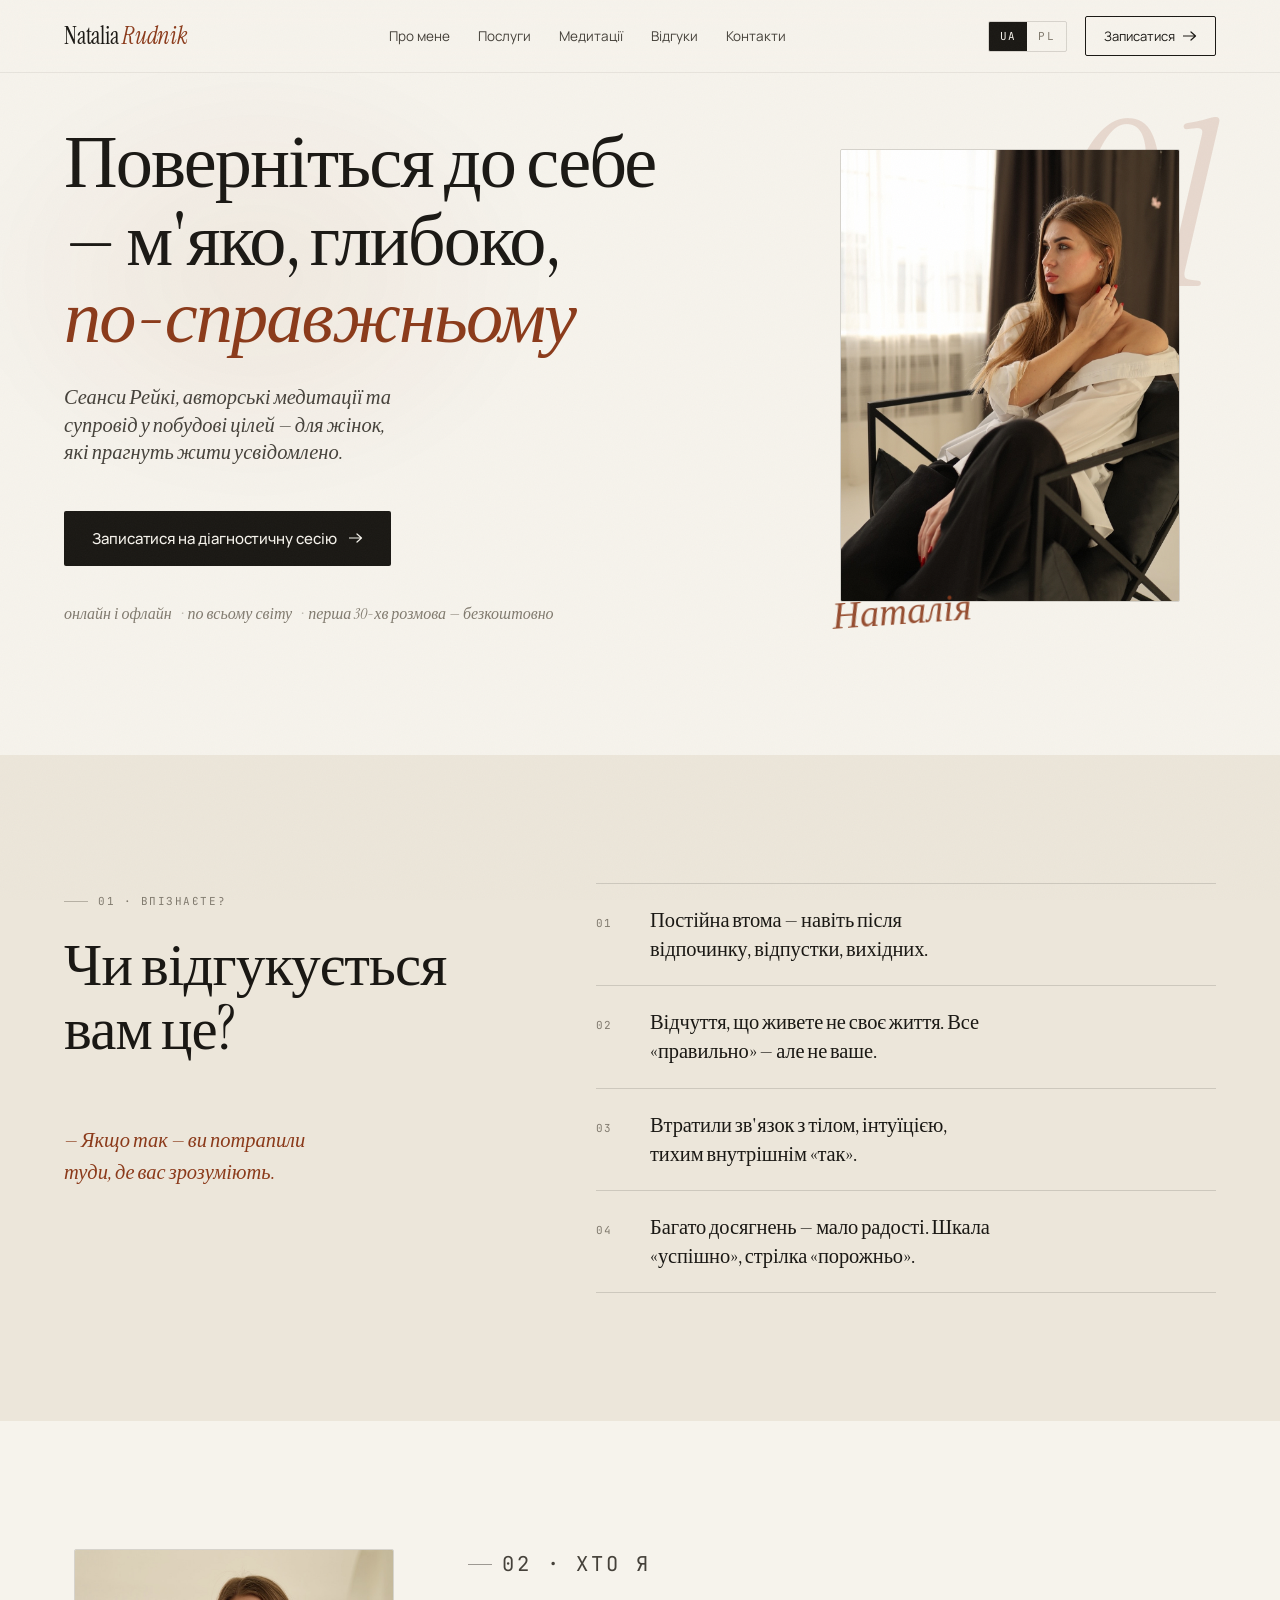
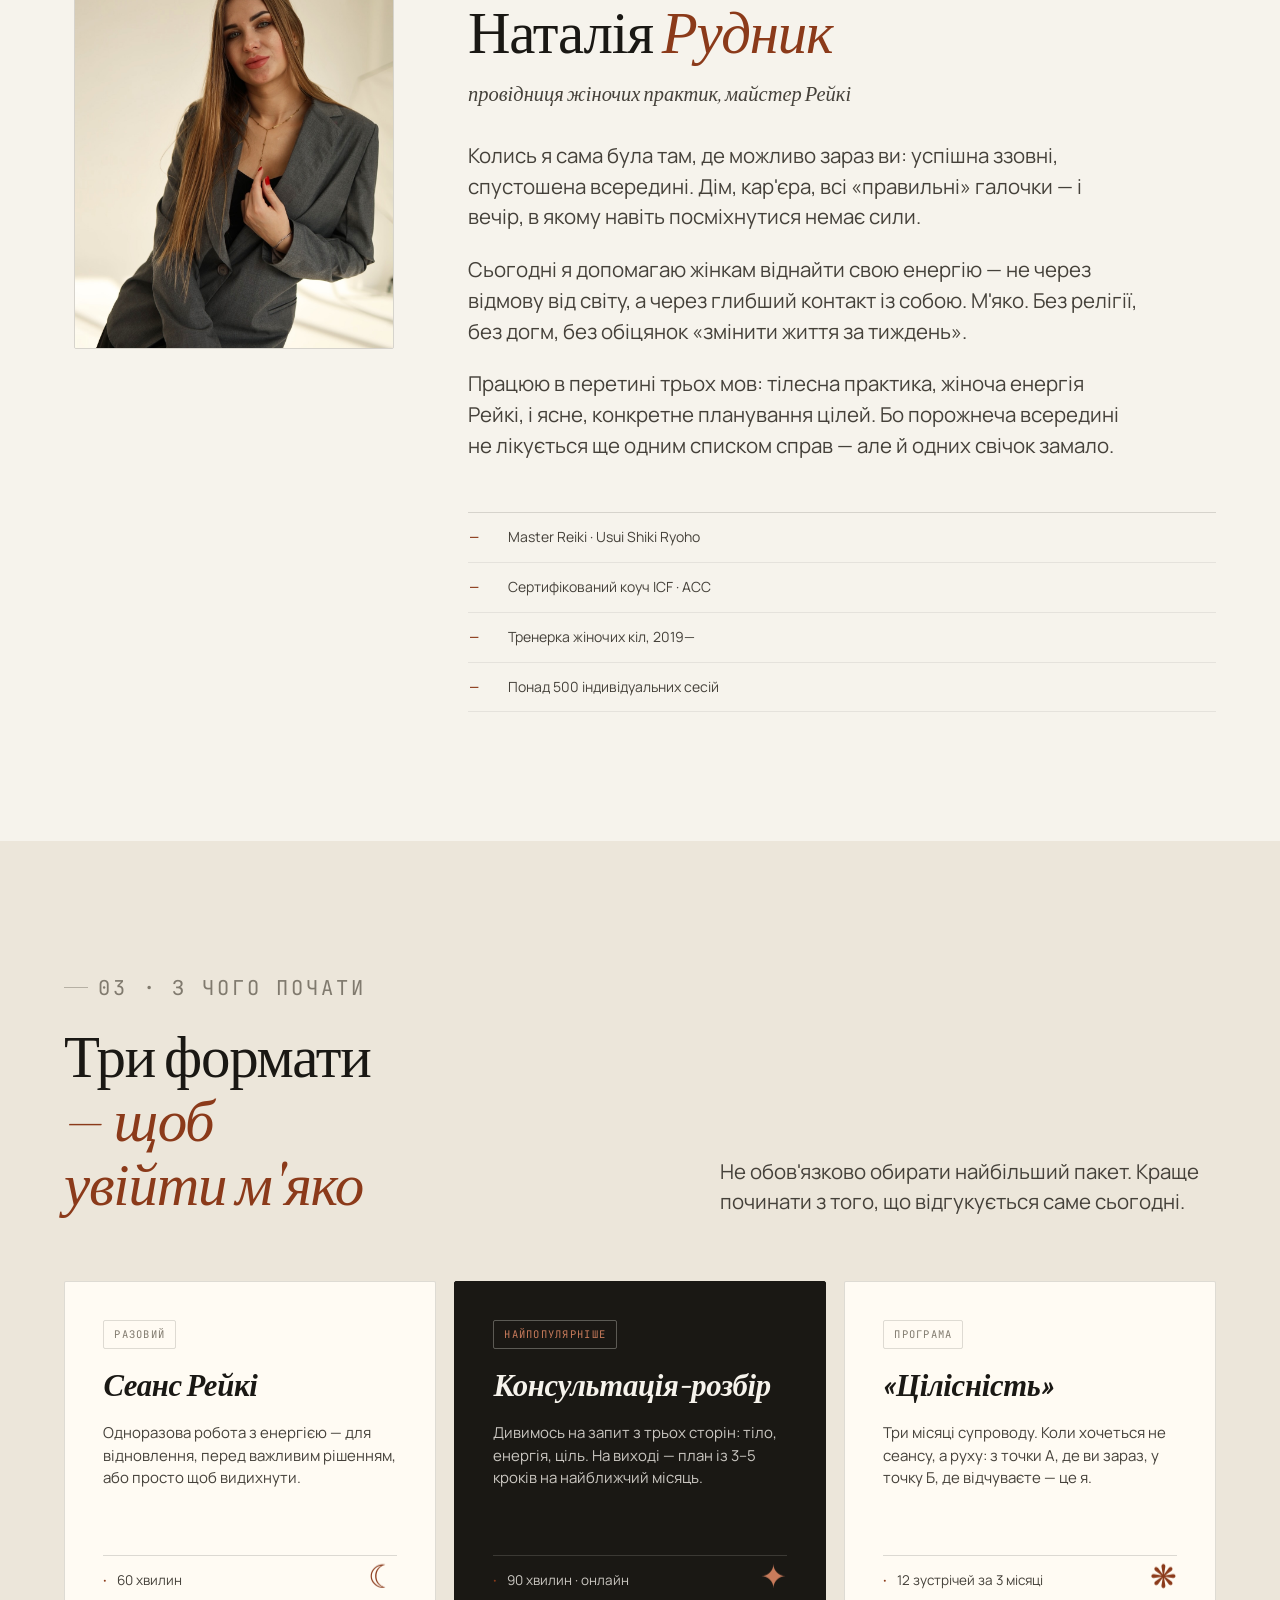
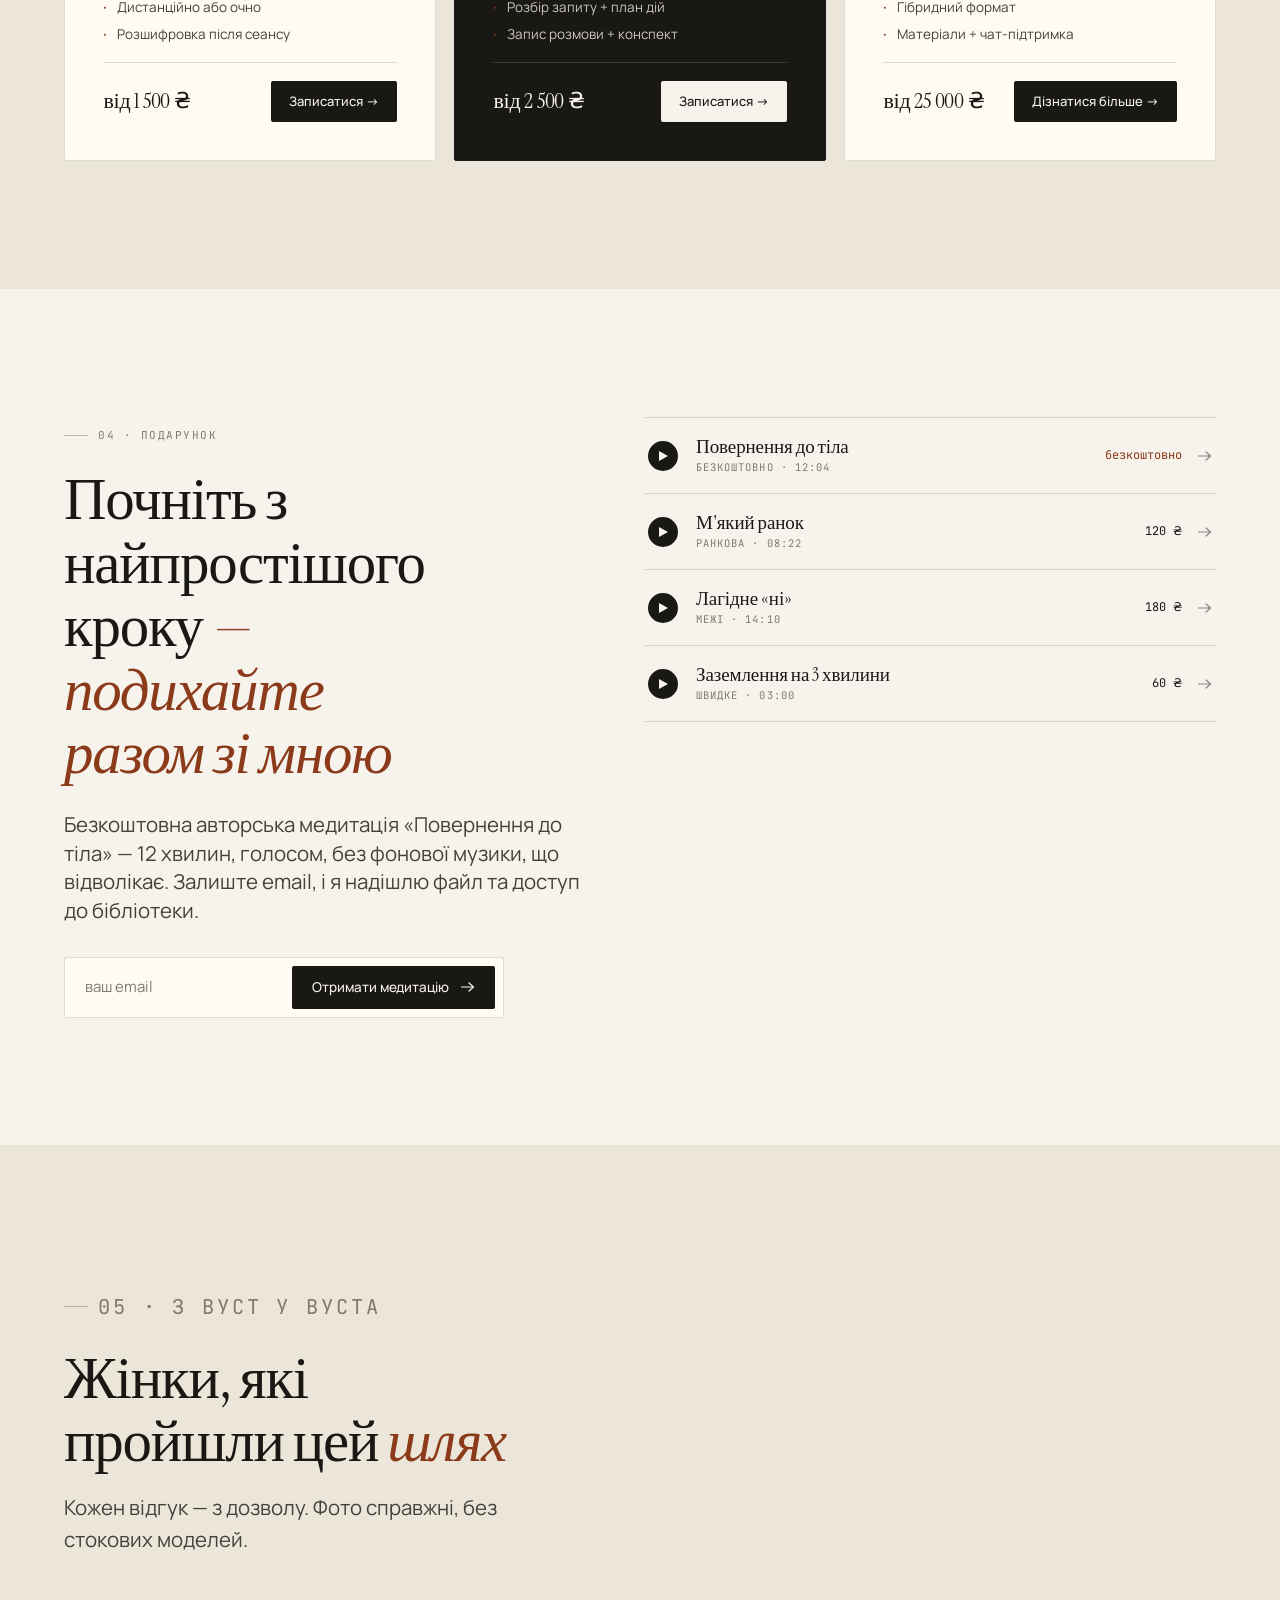
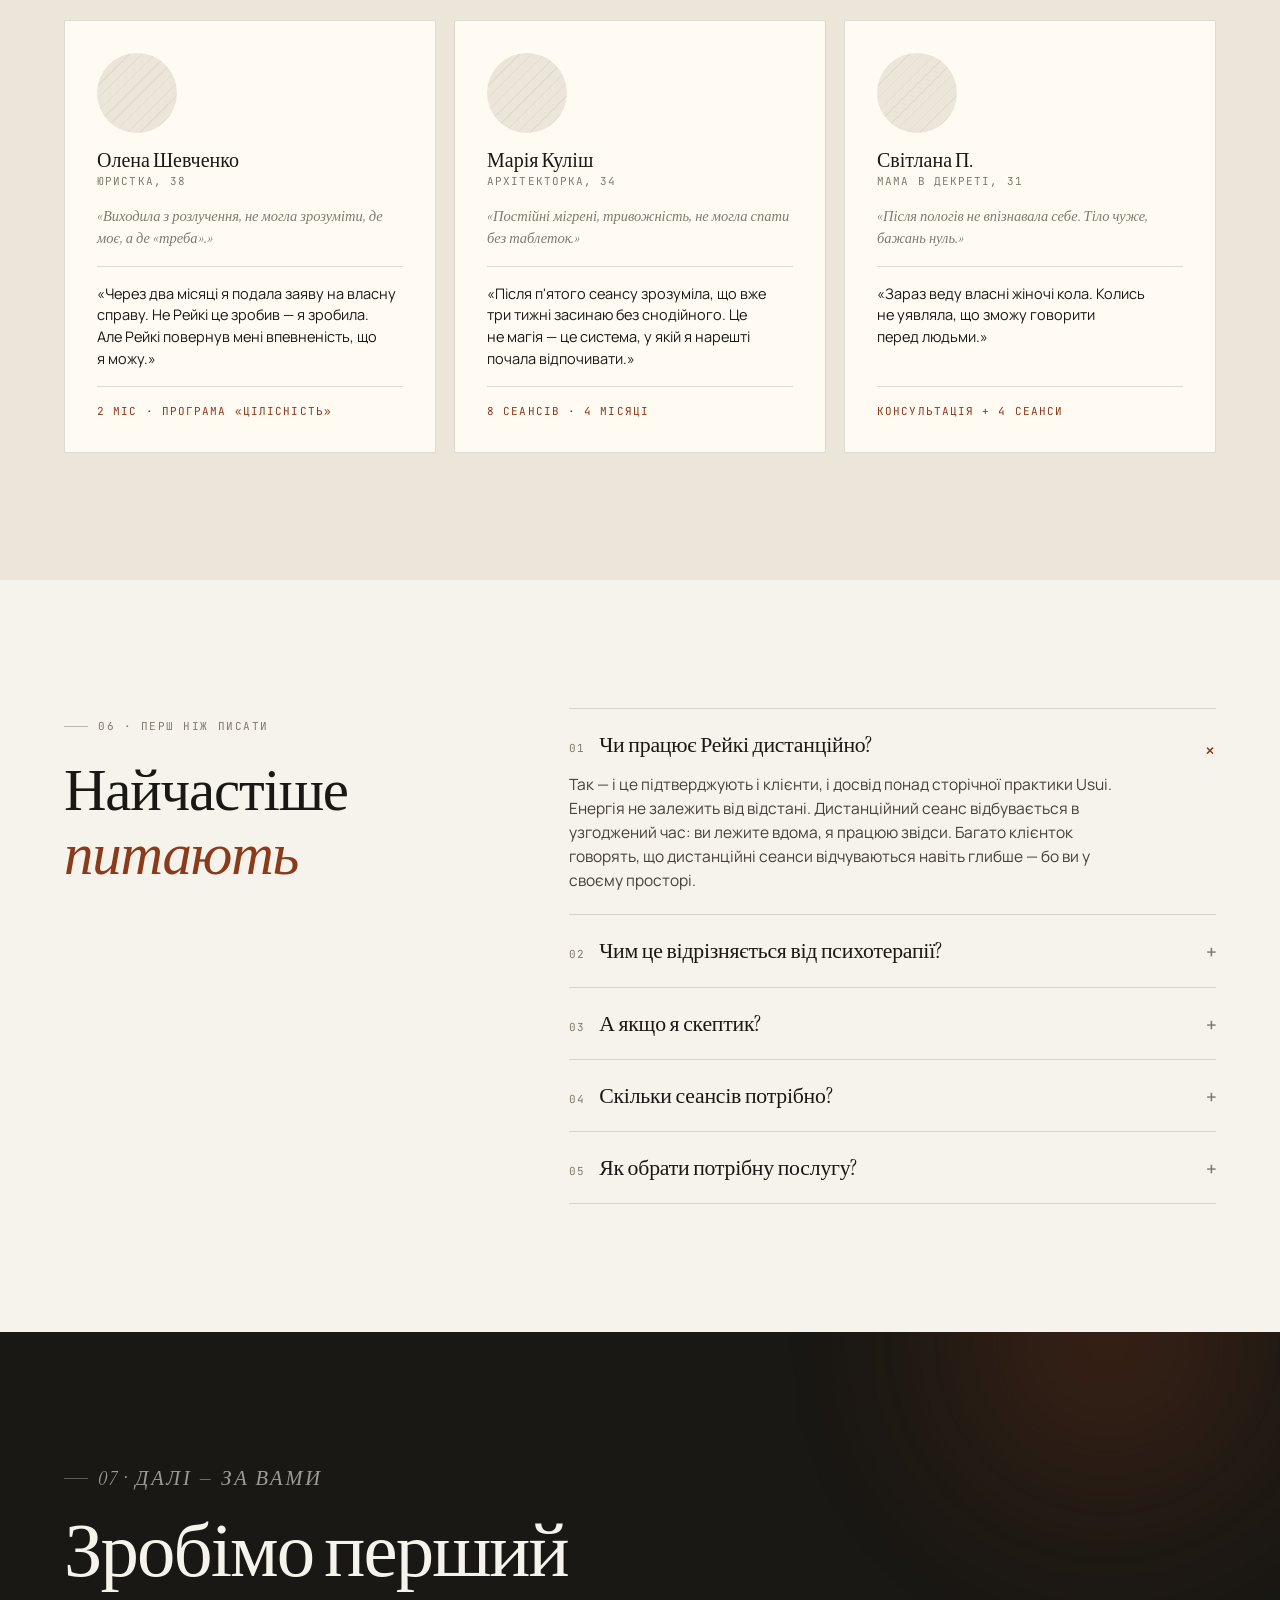
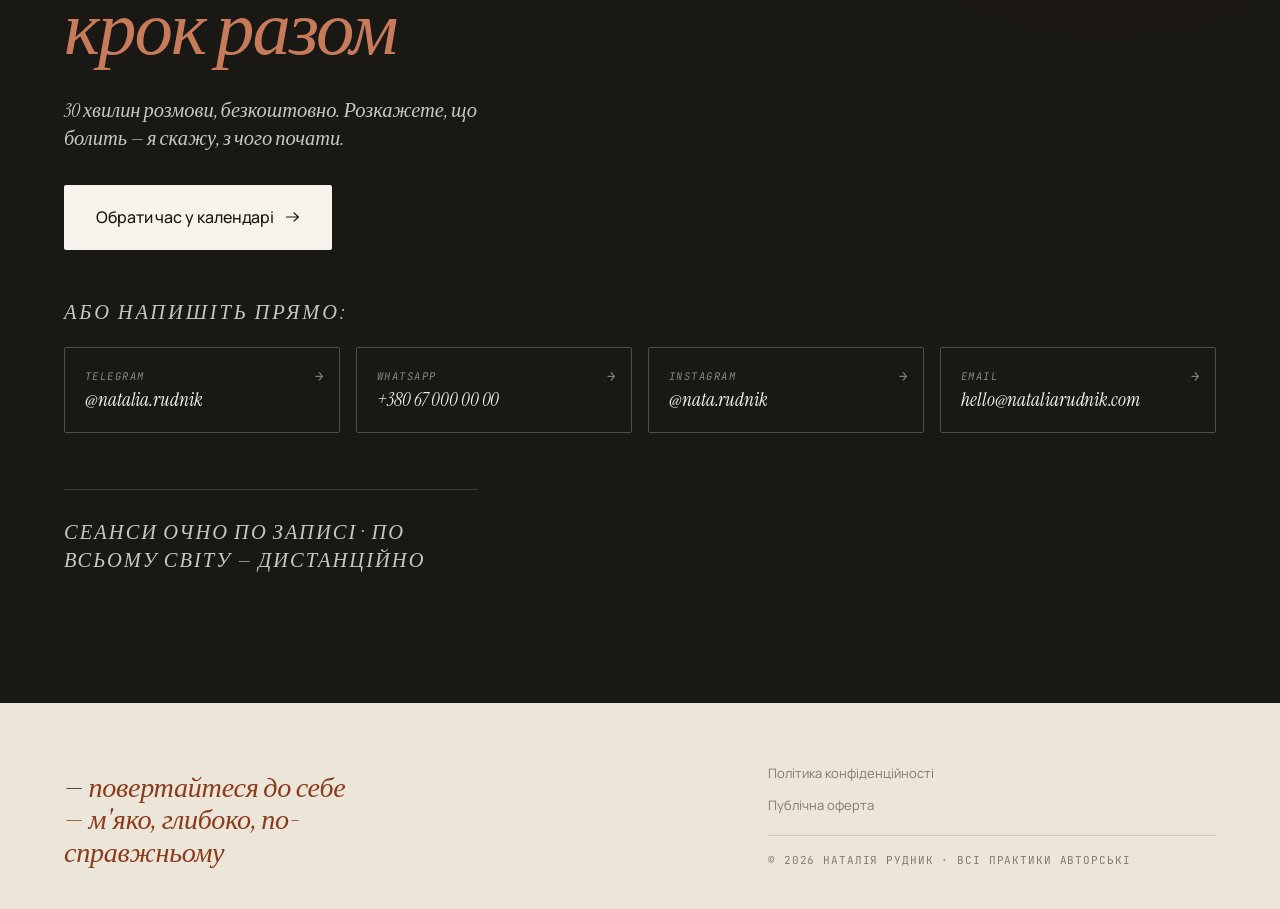
==== index.html @ 524deecb "Initial commit — Natalia Rudnik landing page Self-contained single-file site (HTML/CSS/JS + embedded" ====
<!doctype html>
<html lang="uk">
<head>
  <meta charset="utf-8" />
  <meta name="viewport" content="width=device-width, initial-scale=1, viewport-fit=cover" />

  <!-- ── SEO: primary meta ────────────────────────────────────────────── -->
  <title>Наталія Рудник — сеанси Рейкі та медитації для жінок</title>
  <meta name="description" content="Наталія Рудник — майстер Рейкі та провідниця жіночих практик. Сеанси Рейкі онлайн і офлайн (дистанційно по всьому світу), авторські медитації для жінок та коучинг цілей. Перша 30-хвилинна розмова — безкоштовно." />
  <meta name="keywords" content="Рейкі, сеанси Рейкі, Рейкі дистанційно, майстер Рейкі, медитації для жінок, жіночі практики, енергопрактик, відновлення енергії, коучинг цілей, медитація українською" />
  <meta name="author" content="Наталія Рудник" />
  <meta name="robots" content="index, follow, max-image-preview:large, max-snippet:-1" />
  <meta name="theme-color" content="#f6f3ec" />
  <link rel="canonical" href="https://nataliarudnik.com/" />

  <!-- Language alternates (?lang=pl is a real, shareable state) -->
  <link rel="alternate" hreflang="uk" href="https://nataliarudnik.com/" />
  <link rel="alternate" hreflang="pl" href="https://nataliarudnik.com/?lang=pl" />
  <link rel="alternate" hreflang="x-default" href="https://nataliarudnik.com/" />

  <!-- ── SEO: Open Graph / Twitter ────────────────────────────────────── -->
  <meta property="og:type" content="website" />
  <meta property="og:site_name" content="Наталія Рудник" />
  <meta property="og:title" content="Наталія Рудник — сеанси Рейкі та медитації для жінок" />
  <meta property="og:description" content="Сеанси Рейкі онлайн і офлайн, авторські медитації для жінок та коучинг цілей. Перша 30-хвилинна розмова — безкоштовно." />
  <meta property="og:url" content="https://nataliarudnik.com/" />
  <meta property="og:locale" content="uk_UA" />
  <meta property="og:locale:alternate" content="pl_PL" />
  <meta property="og:image" content="https://nataliarudnik.com/assets/hero-portrait.jpg" />
  <meta property="og:image:width" content="1080" />
  <meta property="og:image:height" content="1440" />
  <meta property="og:image:alt" content="Наталія Рудник — провідниця жіночих практик, майстер Рейкі" />
  <meta name="twitter:card" content="summary_large_image" />
  <meta name="twitter:title" content="Наталія Рудник — сеанси Рейкі та медитації для жінок" />
  <meta name="twitter:description" content="Сеанси Рейкі онлайн і офлайн, авторські медитації для жінок та коучинг цілей." />
  <meta name="twitter:image" content="https://nataliarudnik.com/assets/hero-portrait.jpg" />

  <!-- ── Fonts ────────────────────────────────────────────────────────── -->
  <link rel="preconnect" href="https://fonts.googleapis.com" />
  <link rel="preconnect" href="https://fonts.gstatic.com" crossorigin />
  <link href="https://fonts.googleapis.com/css2?family=Instrument+Serif:ital@0;1&family=Manrope:wght@400;500;600;700&family=JetBrains+Mono:wght@400;500&display=swap" rel="stylesheet" />

  <style>
/* styles.css — Natalia Rudnik landing
   -------------------------------------------------------------------------
   Editorial aesthetic, "bone" palette, Instrument Serif + Manrope.
   Fixed single design (the prototype's Tweaks panel is gone) — all theming
   lives in the :root-level custom properties below.
   ------------------------------------------------------------------------- */

* { box-sizing: border-box; margin: 0; padding: 0; }
html, body { width: 100%; }
html { -webkit-text-size-adjust: 100%; scroll-behavior: smooth; }

body {
  /* ── Palette: bone ───────────────────────────────────────────────────── */
  --bg: #f6f3ec;
  --bg-card: #fffbf3;
  --bg-deep: #ece6da;
  --ink: #1a1814;
  --ink-soft: #45413a;
  --ink-mute: #807a6e;
  --line: rgba(26, 24, 20, .14);
  --line-soft: rgba(26, 24, 20, .07);
  --accent: #8b3a1a;
  --accent-soft: #c87b5b;

  --font-serif: "Instrument Serif", "Cormorant Garamond", Georgia, serif;
  --font-body:  "Manrope", "DM Sans", system-ui, sans-serif;
  --font-mono:  "JetBrains Mono", "IBM Plex Mono", ui-monospace, monospace;

  /* Rhythm */
  --gap-section: clamp(72px, 10vw, 144px);
  --gap-block: clamp(28px, 4vw, 56px);
  --pad-x: clamp(20px, 5vw, 88px);
  --max-w: 1340px;
  --col-text: 62ch;

  /* Type scale */
  --fs-eyebrow: 11px;
  --fs-body: 17px;
  --fs-lead: clamp(20px, 1.6vw, 24px);
  --fs-h2: clamp(34px, 4.6vw, 64px);
  --fs-h1: clamp(48px, 7.2vw, 108px);
  --lh-display: 1.02;
  --lh-heading: 1.08;

  --radius: 2px;          /* editorial — sharp corners */
  --aesthetic-decor: 1;
  --nav-h: 64px;

  font-family: var(--font-body);
  font-size: var(--fs-body);
  line-height: 1.55;
  color: var(--ink);
  background: var(--bg);
  font-feature-settings: "ss01", "kern", "liga";
  font-optical-sizing: auto;
  text-rendering: optimizeLegibility;
  -webkit-font-smoothing: antialiased;
  /* clip (not hidden) — hidden would turn <body> into a scroll container
     and break position:sticky on the pinned columns. */
  overflow-x: clip;
}

/* ── LAYOUT PRIMITIVES ────────────────────────────────────────────────── */
.wrap { max-width: var(--max-w); margin: 0 auto; padding-inline: var(--pad-x); }
section { padding-block: var(--gap-section); position: relative; }
/* Anchor jumps land below the sticky nav, not under it. */
section[id] { scroll-margin-top: calc(var(--nav-h) + 16px); }

.kicker {
  font-family: var(--font-mono);
  font-size: var(--fs-eyebrow);
  letter-spacing: .14em;
  text-transform: uppercase;
  color: var(--ink-mute);
  display: inline-flex;
  align-items: center;
  gap: 10px;
}
.kicker::before {
  content: "";
  width: 24px;
  height: 1px;
  background: currentColor;
  opacity: .5;
}

h1, h2, h3 {
  font-family: var(--font-serif);
  font-weight: 400;
  letter-spacing: -0.02em;
  text-wrap: balance;
  overflow-wrap: break-word;
}
h1 { hyphens: auto; font-size: var(--fs-h1); line-height: var(--lh-display); }
h2 { font-size: var(--fs-h2); line-height: var(--lh-heading); letter-spacing: -0.015em; }
h3 { font-size: 1.25rem; line-height: 1.25; font-family: var(--font-body); font-weight: 600; letter-spacing: -0.005em; }

p { color: var(--ink-soft); text-wrap: pretty; max-width: var(--col-text); }
.lead { font-size: var(--fs-lead); line-height: 1.4; color: var(--ink-soft); }

a { color: inherit; text-decoration: none; }
.it { font-family: var(--font-serif); font-style: italic; }
.mono { font-family: var(--font-mono); }

/* ── CRAFT DETAILS ────────────────────────────────────────────────────── */
::selection { background: var(--accent); color: #fff; }
:focus-visible { outline: 2px solid var(--accent); outline-offset: 3px; }

/* Fine film grain over the whole page — analogue warmth instead of a flat
   digital surface. Fixed, non-interactive, a whisper of opacity. */
body::after {
  content: "";
  position: fixed;
  inset: 0;
  z-index: 100;
  pointer-events: none;
  opacity: .03;
  background-image: url("data:image/svg+xml,%3Csvg xmlns='http://www.w3.org/2000/svg' width='140' height='140'%3E%3Cfilter id='n'%3E%3CfeTurbulence type='fractalNoise' baseFrequency='0.82' numOctaves='3' stitchTiles='stitch'/%3E%3C/filter%3E%3Crect width='100%25' height='100%25' filter='url(%23n)'/%3E%3C/svg%3E");
}

/* ── SKIP LINK (a11y) ─────────────────────────────────────────────────── */
.skip-link {
  position: fixed;
  top: 8px; left: 8px;
  z-index: 70;
  padding: 10px 16px;
  background: var(--ink);
  color: var(--bg);
  font-family: var(--font-mono);
  font-size: 12px;
  border-radius: 2px;
  transform: translateY(-150%);
  transition: transform .2s ease;
}
.skip-link:focus { transform: translateY(0); }

/* ── SCROLL PROGRESS BAR ──────────────────────────────────────────────── */
.scroll-progress {
  position: fixed;
  top: 0; left: 0;
  height: 2px;
  width: 100%;
  transform: scaleX(0);
  transform-origin: left center;
  background: linear-gradient(90deg, var(--accent), var(--accent-soft));
  z-index: 60;
  pointer-events: none;
}

/* ── NAV ──────────────────────────────────────────────────────────────── */
.nav {
  position: sticky; top: 0; z-index: 50;
  padding-block: 16px;                       /* full-width bar … */
  background: color-mix(in oklab, var(--bg) 88%, transparent);
  backdrop-filter: blur(14px) saturate(140%);
  -webkit-backdrop-filter: blur(14px) saturate(140%);
  border-bottom: .5px solid var(--line-soft);
  font-size: 14px;
  animation: nataFadeUp .7s cubic-bezier(.2,.7,.2,1) both;
}
.nav-inner {                                  /* … content aligned to the page grid */
  display: flex;
  align-items: center;
  justify-content: space-between;
}
.nav-mark {
  font-family: var(--font-serif);
  font-size: 24px;
  letter-spacing: -0.01em;
  display: flex; align-items: baseline; gap: 8px;
}
.nav-mark i { font-style: italic; color: var(--accent); }
.nav-mark sup {
  font-family: var(--font-mono);
  font-size: 9px;
  letter-spacing: .12em;
  color: var(--ink-mute);
  text-transform: uppercase;
  font-weight: 400;
  align-self: center;
  margin-left: 4px;
}
.nav-links { display: flex; gap: 28px; }
.nav-links a {
  color: var(--ink-soft);
  font-size: 13.5px;
  position: relative;
  padding: 4px 0;
  transition: color .25s ease;
}
.nav-links a::after {
  content: "";
  position: absolute;
  left: 0; bottom: 0;
  width: 100%; height: 1px;
  background: var(--accent);
  transform: scaleX(0);
  transform-origin: left center;
  transition: transform .3s cubic-bezier(.2,.7,.2,1);
}
.nav-links a:hover { color: var(--ink); }
.nav-links a:hover::after,
.nav-links a[data-active="1"]::after { transform: scaleX(1); }
.nav-links a[data-active="1"] { color: var(--ink); }

.nav-right { display: flex; align-items: center; gap: 18px; }
.lang-toggle {
  display: inline-flex;
  font-family: var(--font-mono);
  font-size: 11px;
  letter-spacing: .12em;
  text-transform: uppercase;
  border: .5px solid var(--line);
  border-radius: 2px;
  overflow: hidden;
}
.lang-toggle button {
  appearance: none;
  background: transparent;
  border: 0;
  color: var(--ink-mute);
  padding: 6px 11px;
  cursor: pointer;
  font: inherit;
  letter-spacing: inherit;
  text-transform: inherit;
  transition: background-color .2s, color .2s;
}
.lang-toggle button[data-on="1"] { background: var(--ink); color: var(--bg); }
.nav-cta {
  display: inline-flex; align-items: center; gap: 8px;
  padding: 9px 18px;
  border: .5px solid var(--ink);
  border-radius: 2px;
  font-size: 13px;
  color: var(--ink);
  transition: background-color .2s, color .2s;
}
.nav-cta:hover { background: var(--ink); color: var(--bg); }
.nav-cta .arrow { transition: transform .25s; }
.nav-cta:hover .arrow { transform: translateX(3px); }

/* ── MOBILE NAV: burger + full-screen menu ────────────────────────────── */
.nav-burger {
  display: none;
  flex-direction: column;
  align-items: center;
  justify-content: center;
  gap: 5px;
  width: 42px; height: 42px;
  padding: 0;
  background: transparent;
  border: 0;
  cursor: pointer;
}
.nav-burger span {
  display: block;
  width: 22px; height: 1.5px;
  background: var(--ink);
  transition: transform .3s cubic-bezier(.2,.7,.2,1), opacity .2s ease;
}
.nav-burger[aria-expanded="true"] span:nth-child(1) { transform: translateY(6.5px) rotate(45deg); }
.nav-burger[aria-expanded="true"] span:nth-child(2) { opacity: 0; }
.nav-burger[aria-expanded="true"] span:nth-child(3) { transform: translateY(-6.5px) rotate(-45deg); }

.mobile-menu {
  position: fixed;
  inset: 0;
  z-index: 45;
  background: var(--bg);
  padding: calc(var(--nav-h) + 44px) var(--pad-x) 40px;
  display: flex;
  flex-direction: column;
  overflow-y: auto;
  opacity: 0;
  visibility: hidden;
  transform: translateY(-12px);
  transition: opacity .3s ease, transform .35s cubic-bezier(.2,.7,.2,1), visibility .3s;
}
.mobile-menu[data-open="1"] { opacity: 1; visibility: visible; transform: none; }
.mobile-menu-links { display: flex; flex-direction: column; }
.mobile-menu-links a {
  font-family: var(--font-serif);
  font-size: clamp(30px, 8.5vw, 44px);
  line-height: 1.1;
  letter-spacing: -0.02em;
  color: var(--ink);
  padding: 18px 0;
  border-bottom: .5px solid var(--line);
  display: flex;
  align-items: baseline;
  gap: 16px;
  opacity: 0;
  transform: translateY(10px);
  transition: opacity .4s ease, transform .4s cubic-bezier(.2,.7,.2,1), color .2s;
}
.mobile-menu-links a .idx {
  font-family: var(--font-mono);
  font-size: 12px;
  letter-spacing: .1em;
  color: var(--ink-mute);
}
.mobile-menu-links a:active { color: var(--accent); }
.mobile-menu[data-open="1"] .mobile-menu-links a { opacity: 1; transform: none; }
.mobile-menu[data-open="1"] .mobile-menu-links a:nth-child(1) { transition-delay: .08s; }
.mobile-menu[data-open="1"] .mobile-menu-links a:nth-child(2) { transition-delay: .13s; }
.mobile-menu[data-open="1"] .mobile-menu-links a:nth-child(3) { transition-delay: .18s; }
.mobile-menu[data-open="1"] .mobile-menu-links a:nth-child(4) { transition-delay: .23s; }
.mobile-menu[data-open="1"] .mobile-menu-links a:nth-child(5) { transition-delay: .28s; }
.mobile-menu-cta {
  margin-top: 36px;
  align-self: flex-start;
  opacity: 0;
  transform: translateY(10px);
  transition: opacity .4s ease .34s, transform .4s cubic-bezier(.2,.7,.2,1) .34s;
}
.mobile-menu[data-open="1"] .mobile-menu-cta { opacity: 1; transform: none; }
body.menu-open { overflow: hidden; }

@media (min-width: 761px) { .mobile-menu { display: none; } }
@media (max-width: 760px) {
  .nav-links { display: none; }
  .nav-cta { display: none; }
  .nav-burger { display: flex; }
}

/* ── BUTTONS ──────────────────────────────────────────────────────────── */
.btn {
  display: inline-flex; align-items: center; gap: 12px;
  padding: 16px 28px;
  background: var(--ink);
  color: var(--bg);
  border: 0;
  border-radius: 2px;
  font: inherit;
  font-size: 15px;
  font-weight: 500;
  cursor: pointer;
  transition: transform .25s cubic-bezier(.2,.7,.3,1), background-color .25s;
  letter-spacing: -0.005em;
}
.btn:hover { transform: translateY(-1px); background: var(--accent); }
.btn .arrow { transition: transform .25s; }
.btn:hover .arrow { transform: translateX(4px); }
.btn-ghost {
  background: transparent;
  color: var(--ink);
  border: .5px solid var(--ink);
}
.btn-ghost:hover { background: var(--ink); color: var(--bg); }

/* ── IMAGE SLOTS ──────────────────────────────────────────────────────────
   Intentional design-system placeholders: a fine diagonal hatch, an inset
   hairline frame and a framed mono caption. Reads as a considered "drop a
   photo here" slot, not a generated gradient. Swap each for a real <img>. */
.ph {
  position: relative;
  background: var(--bg-deep);
  overflow: hidden;
  border-radius: var(--radius);
  display: flex; align-items: center; justify-content: center;
  color: var(--ink-soft);
  font-family: var(--font-mono);
  font-size: 10px;
  letter-spacing: .16em;
  text-transform: uppercase;
}
.ph::before {
  content: "";
  position: absolute; inset: 0;
  background: repeating-linear-gradient(
    -45deg,
    transparent 0 8px,
    color-mix(in oklab, var(--ink) 5%, transparent) 8px 9px
  );
  pointer-events: none;
}
.ph::after {
  content: "";
  position: absolute; inset: 12px;
  border: .5px solid color-mix(in oklab, var(--ink) 18%, transparent);
  border-radius: inherit;
  pointer-events: none;
}
.ph-label {
  position: relative; z-index: 1;
  padding: 8px 13px;
  background: var(--bg-card);
  border: .5px solid var(--line);
  color: var(--ink-soft);
}

/* Avatar slots stay plain — just a hatched disc next to the name. */
.review-photo::after { display: none; }
.review-photo .ph-label { display: none; }

/* ── HERO ─────────────────────────────────────────────────────────────── */
.hero {
  padding-top: clamp(28px, 4vw, 64px);
  padding-bottom: var(--gap-section);
  position: relative;
  overflow: hidden;
}
.hero > * { position: relative; z-index: 1; }
.hero::before {
  content: "";
  position: absolute;
  top: -10%; left: -10%; width: 60%; height: 80%;
  background: radial-gradient(closest-side, color-mix(in oklab, var(--accent) 8%, transparent), transparent 75%);
  filter: blur(60px);
  z-index: 0;
  pointer-events: none;
  opacity: .8;
  transform: translate3d(calc(var(--py, 0px) * .04), 0, 0);
  transition: transform .25s linear;
}

.hero-grid {
  display: grid;
  grid-template-columns: 1fr;
  gap: clamp(36px, 5vw, 72px);
  align-items: center;
}
@media (min-width: 860px) {
  .hero-grid {
    grid-template-columns: minmax(0, 1.4fr) minmax(240px, .85fr);
    gap: clamp(40px, 5vw, 80px);
  }
}
.hero h1 {
  font-size: clamp(40px, 5.8vw, 92px);
  line-height: 1.04;
  letter-spacing: -0.025em;
  font-style: normal;
  margin-bottom: 28px;
}
.hero h1 .it { color: var(--accent); }
.hero-sub {
  font-family: var(--font-serif);
  font-style: italic;
  font-size: var(--fs-lead);
  line-height: 1.35;
  color: var(--ink-soft);
  max-width: 38ch;
  margin-bottom: clamp(28px, 3.5vw, 44px);
}
.hero-actions { display: flex; flex-wrap: wrap; gap: 14px; align-items: center; margin-bottom: 36px; }
/* Quiet serif-italic detail line — not a tracked mono-caps label. */
.hero-meta {
  display: flex; flex-wrap: wrap; gap: 6px 18px;
  font-family: var(--font-serif);
  font-style: italic;
  font-size: 16px;
  color: var(--ink-mute);
}
.hero-meta li { display: inline-flex; align-items: center; gap: 8px; list-style: none; }
.hero-meta li + li::before { content: "·"; opacity: .5; margin: 0 -4px 0 -8px; }

.hero-portrait-wrap {
  position: relative;
  width: 100%;
  max-width: 340px;
  justify-self: center;
}
.hero-portrait {
  display: block;
  position: relative;
  aspect-ratio: 3 / 4;
  width: 100%;
  height: auto;            /* overrides the height="" attribute hint */
  object-fit: cover;
  border-radius: var(--radius);
  border: .5px solid var(--line);
}
.hero-portrait-wrap img { animation: nataFadeIn 1.3s cubic-bezier(.2,.7,.2,1) both; animation-delay: .3s; }
.signature {
  position: absolute;
  left: -8px; bottom: -28px;
  font-family: var(--font-serif);
  font-style: italic;
  font-size: clamp(28px, 3vw, 44px);
  color: var(--accent);
  line-height: 1;
  z-index: 2;
  transform: rotate(-4deg);
  animation: nataSig 1.1s cubic-bezier(.2,.7,.2,1) both;
  animation-delay: 1.1s;
}

.hero-mark {
  position: absolute;
  right: var(--pad-x);
  top: -20px;
  font-family: var(--font-serif);
  font-style: italic;
  font-size: clamp(120px, 18vw, 260px);
  color: color-mix(in oklab, var(--accent) 14%, transparent);
  line-height: 1;
  z-index: 0;
  pointer-events: none;
  animation: nataFadeIn 2s ease-out both;
}
@media (max-width: 860px) { .hero-mark { display: none; } }

/* Hero intro cascade */
.hero h1            { animation: nataFadeUp 1.0s cubic-bezier(.2,.7,.2,1) both; animation-delay: .1s; }
.hero-sub           { animation: nataFadeUp .9s cubic-bezier(.2,.7,.2,1) both; animation-delay: .35s; }
.hero-actions       { animation: nataFadeUp .9s cubic-bezier(.2,.7,.2,1) both; animation-delay: .48s; }
.hero-meta          { animation: nataFadeUp .9s cubic-bezier(.2,.7,.2,1) both; animation-delay: .60s; }

/* ── STICKY / PINNED COLUMNS ──────────────────────────────────────────── */
/* The text column "sticks" while the list / cards beside it scroll past.   */
.pin { position: sticky; top: calc(var(--nav-h) + 28px); align-self: start; }
@media (max-width: 880px) { .pin { position: static; } }

/* ── PAIN ─────────────────────────────────────────────────────────────── */
.pain { background: var(--bg-deep); }
.pain-grid {
  display: grid;
  gap: clamp(32px, 4vw, 60px);
  grid-template-columns: 1fr;
}
@media (min-width: 880px) {
  .pain-grid { grid-template-columns: minmax(0, .9fr) minmax(0, 1.3fr); gap: clamp(60px, 8vw, 140px); }
}
.pain h2 { max-width: 16ch; }
@media (max-width: 880px) { .pain h2 { max-width: none; } }
.pain ol { list-style: none; display: flex; flex-direction: column; }
.pain ol li {
  display: grid;
  grid-template-columns: 38px 1fr;
  gap: 16px;
  padding: 22px 0;
  border-top: .5px solid var(--line);
  align-items: baseline;
}
.pain ol li:last-child { border-bottom: .5px solid var(--line); }
.pain ol li .num {
  font-family: var(--font-mono);
  font-size: 11px;
  letter-spacing: .1em;
  color: var(--ink-mute);
  padding-top: 5px;
}
.pain ol li p {
  font-size: var(--fs-lead);
  line-height: 1.4;
  color: var(--ink);
  font-family: var(--font-serif);
  letter-spacing: -0.005em;
  max-width: 38ch;
}
.pain-bridge {
  font-family: var(--font-serif);
  font-style: italic;
  font-size: var(--fs-lead);
  color: var(--accent);
  margin-top: clamp(40px, 5vw, 80px);
  max-width: 32ch;
}

/* ── ABOUT ────────────────────────────────────────────────────────────── */
.about-grid { display: grid; gap: clamp(40px, 5vw, 80px); grid-template-columns: 1fr; }
@media (min-width: 900px) {
  .about-grid { grid-template-columns: minmax(0, 340px) minmax(0, 1fr); align-items: start; }
}
/* The portrait pins (sticky) while the bio text scrolls past it. Its own
   reveal transform is fine — only an *ancestor* transform would break sticky,
   so the portrait carries data-reveal directly, with no transformed wrapper. */
.about-portrait {
  position: sticky;
  top: calc(var(--nav-h) + 28px);
  align-self: start;
  justify-self: center;
  width: 100%;
  max-width: 320px;
}
.about-portrait img {
  display: block;
  width: 100%;
  height: auto;            /* overrides the height="" attribute hint */
  aspect-ratio: 4 / 5;
  object-fit: cover;
  border-radius: var(--radius);
  border: .5px solid var(--line);
}
@media (max-width: 900px) { .about-portrait { position: static; } }
.about-body { display: flex; flex-direction: column; gap: 22px; }
.about-body h2 { font-size: var(--fs-h2); margin-bottom: -8px; letter-spacing: -0.02em; }
.about-body h2 .it { color: var(--accent); }
/* Role reads as a serif byline under the name — not a tracked mono label. */
.about-role {
  font-family: var(--font-serif);
  font-style: italic;
  font-size: clamp(17px, 1.6vw, 22px);
  line-height: 1.3;
  color: var(--ink-mute);
  margin-bottom: 8px;
}
.about-body p { font-size: var(--fs-lead); line-height: 1.5; color: var(--ink-soft); max-width: 56ch; }
.about-body p:first-of-type::first-letter {
  font-family: var(--font-serif);
  font-style: italic;
  font-size: 4em;
  float: left;
  line-height: .85;
  padding: 4px 10px 0 0;
  color: var(--accent);
}
/* Credentials read as a clean spec list with hairline rows. */
.creds {
  list-style: none;
  margin-top: 30px;
  border-top: .5px solid var(--line);
}
.creds li {
  font-size: 14px;
  color: var(--ink-soft);
  display: grid;
  grid-template-columns: 26px 1fr;
  gap: 12px;
  align-items: baseline;
  padding: 13px 2px;
  border-bottom: .5px solid var(--line-soft);
}
.creds li::before { content: "—"; color: var(--accent); font-family: var(--font-mono); }

/* ── SERVICES ─────────────────────────────────────────────────────────── */
.services { background: var(--bg-deep); }
.services-head { display: grid; gap: clamp(20px, 3vw, 40px); grid-template-columns: 1fr; margin-bottom: clamp(40px, 5vw, 70px); }
@media (min-width: 800px) { .services-head { grid-template-columns: 1.2fr 1fr; align-items: end; gap: 60px; } }
.services-head h2 { letter-spacing: -0.02em; max-width: 14ch; }
.services-head h2 .it { color: var(--accent); }
.services-head p { max-width: 42ch; font-size: var(--fs-lead); line-height: 1.45; }

.svc-grid { display: grid; gap: 18px; grid-template-columns: 1fr; }
@media (min-width: 880px) { .svc-grid { grid-template-columns: repeat(3, 1fr); } }

.svc-card {
  background: var(--bg-card);
  border: .5px solid var(--line);
  border-radius: var(--radius);
  padding: clamp(28px, 3vw, 40px);
  display: flex; flex-direction: column;
  gap: 18px;
  position: relative;
  min-height: 480px;
  transition: transform .35s cubic-bezier(.2,.7,.2,1), box-shadow .35s ease, border-color .35s ease;
}
.svc-card:hover {
  transform: translateY(-4px);
  box-shadow: 0 24px 60px -28px color-mix(in oklab, var(--ink) 30%, transparent);
  border-color: color-mix(in oklab, var(--accent) 40%, var(--line));
}
.svc-card[data-featured="1"] { background: var(--ink); color: var(--bg); border-color: var(--ink); }
.svc-card[data-featured="1"]:hover {
  box-shadow: 0 30px 70px -28px color-mix(in oklab, var(--accent) 60%, transparent);
}
.svc-card[data-featured="1"] .svc-desc,
.svc-card[data-featured="1"] .svc-bullets li { color: color-mix(in oklab, var(--bg) 80%, transparent); }
.svc-card[data-featured="1"] .svc-tag { color: var(--accent-soft); border-color: color-mix(in oklab, var(--bg) 30%, transparent); }
.svc-card[data-featured="1"] .svc-glyph { color: var(--accent-soft); }
.svc-card[data-featured="1"] .btn-card { background: var(--bg); color: var(--ink); }

.svc-top { display: flex; justify-content: space-between; align-items: flex-start; }
.svc-tag {
  font-family: var(--font-mono);
  font-size: 10.5px;
  letter-spacing: .12em;
  text-transform: uppercase;
  color: var(--ink-mute);
  padding: 5px 10px;
  border: .5px solid var(--line);
  border-radius: 2px;
}
.svc-glyph { font-family: var(--font-serif); font-size: 32px; line-height: 1; color: var(--accent); }
.svc-name {
  font-family: var(--font-serif);
  font-size: clamp(26px, 2.4vw, 34px);
  line-height: 1.1;
  letter-spacing: -0.01em;
  font-style: italic;
}
.svc-desc { font-size: 15px; line-height: 1.5; color: var(--ink-soft); }
.svc-bullets {
  list-style: none; display: flex; flex-direction: column; gap: 6px;
  padding-top: 14px;
  border-top: .5px solid color-mix(in oklab, currentColor 15%, transparent);
  margin-top: auto;
}
.svc-bullets li { font-size: 13.5px; color: var(--ink-soft); display: flex; gap: 10px; align-items: baseline; }
.svc-bullets li::before { content: "·"; color: var(--accent); font-weight: 700; }
.svc-foot {
  display: flex; align-items: center; justify-content: space-between;
  padding-top: 18px;
  border-top: .5px solid color-mix(in oklab, currentColor 15%, transparent);
  gap: 12px;
}
.svc-price { font-family: var(--font-serif); font-size: 22px; letter-spacing: -0.01em; white-space: nowrap; }
.btn-card {
  appearance: none;
  background: var(--ink); color: var(--bg);
  border: 0;
  padding: 10px 18px;
  border-radius: 2px;
  font: inherit; font-size: 13px; font-weight: 500;
  cursor: pointer;
  transition: opacity .2s;
}
.btn-card:hover { opacity: .85; }

/* ── LIBRARY ──────────────────────────────────────────────────────────── */
.library-grid { display: grid; gap: clamp(36px, 5vw, 60px); grid-template-columns: 1fr; }
@media (min-width: 940px) { .library-grid { grid-template-columns: 1fr 1.1fr; align-items: start; } }
.library h2 { font-size: var(--fs-h2); letter-spacing: -0.02em; max-width: 16ch; }
.library h2 .it { color: var(--accent); }
.library .lead { margin: 24px 0 32px; max-width: 44ch; }

.email-form {
  display: flex; gap: 8px; flex-wrap: wrap;
  background: var(--bg-card);
  padding: 8px 8px 8px 20px;
  border: .5px solid var(--line);
  border-radius: 2px;
  max-width: 440px;
  align-items: center;
}
.email-form input {
  flex: 1; min-width: 160px;
  border: 0; background: transparent;
  font: inherit; font-size: 15px;
  color: var(--ink);
  outline: none;
}
.email-form input::placeholder { color: var(--ink-mute); }
.email-form .btn { padding: 11px 20px; font-size: 13.5px; border-radius: 2px; }

.tracks { display: flex; flex-direction: column; border-top: .5px solid var(--line); }
.track {
  display: grid;
  grid-template-columns: 32px 1fr auto auto;
  gap: 16px;
  align-items: center;
  padding: 18px 4px;
  border-bottom: .5px solid var(--line);
  font-size: 14.5px;
  transition: background-color .2s;
  cursor: pointer;
}
.track:hover { background: color-mix(in oklab, var(--accent) 4%, transparent); }
.track .play {
  width: 30px; height: 30px;
  border-radius: 50%;
  background: var(--ink); color: var(--bg);
  display: flex; align-items: center; justify-content: center;
  font-size: 9px;
  transition: background-color .25s;
}
.track:hover .play { background: var(--accent); }
.track .title { font-family: var(--font-serif); font-size: 19px; line-height: 1.2; letter-spacing: -0.005em; transition: color .25s; }
.track:hover .title { color: var(--accent); }
.track .tag { font-family: var(--font-mono); font-size: 10.5px; letter-spacing: .1em; text-transform: uppercase; color: var(--ink-mute); }
.track .price { font-family: var(--font-mono); font-size: 12px; color: var(--ink); min-width: 60px; text-align: right; }
.track .price[data-free="1"] { color: var(--accent); }
.track .arrow { transition: transform .25s cubic-bezier(.2,.7,.2,1), opacity .25s, color .25s; opacity: .5; }
.track:hover .arrow { transform: translateX(6px); opacity: 1; color: var(--accent); }

/* ── REVIEWS ──────────────────────────────────────────────────────────── */
.reviews { background: var(--bg-deep); }
.reviews-head { margin-bottom: clamp(40px, 5vw, 70px); }
.reviews-head h2 { letter-spacing: -0.02em; max-width: 18ch; }
.reviews-head h2 .it { color: var(--accent); }
.reviews-head p { margin-top: 18px; max-width: 42ch; font-size: var(--fs-lead); }
.review-grid { display: grid; gap: 18px; grid-template-columns: 1fr; }
@media (min-width: 880px) { .review-grid { grid-template-columns: repeat(3, 1fr); } }
.review {
  background: var(--bg-card);
  border-radius: var(--radius);
  padding: clamp(24px, 2.5vw, 32px);
  display: flex; flex-direction: column;
  gap: 16px;
  border: .5px solid var(--line);
  transition: transform .35s cubic-bezier(.2,.7,.2,1), box-shadow .35s ease;
}
.review:hover {
  transform: translateY(-3px);
  box-shadow: 0 20px 50px -28px color-mix(in oklab, var(--ink) 28%, transparent);
}
.review-photo { aspect-ratio: 1 / 1; max-width: 80px; border-radius: 50%; }
.review .name { font-family: var(--font-serif); font-size: 20px; line-height: 1.1; }
.review .role { font-family: var(--font-mono); font-size: 11px; letter-spacing: .1em; text-transform: uppercase; color: var(--ink-mute); margin-top: 2px; }
.review .before, .review .after { font-size: 14.5px; line-height: 1.5; }
.review .before {
  color: var(--ink-mute);
  font-style: italic;
  font-family: var(--font-serif);
  padding-bottom: 16px;
  border-bottom: .5px solid var(--line);
}
.review .after { color: var(--ink); }
.review .stat {
  margin-top: auto;
  padding-top: 16px;
  border-top: .5px solid var(--line);
  font-family: var(--font-mono);
  font-size: 11px;
  letter-spacing: .1em;
  text-transform: uppercase;
  color: var(--accent);
}

/* ── FAQ ──────────────────────────────────────────────────────────────── */
.faq-grid { display: grid; gap: clamp(40px, 5vw, 80px); grid-template-columns: 1fr; }
@media (min-width: 880px) { .faq-grid { grid-template-columns: 1fr 1.6fr; gap: 100px; } }
.faq h2 { letter-spacing: -0.02em; max-width: 14ch; }
.faq h2 .it { color: var(--accent); }
.faq-list { display: flex; flex-direction: column; }
.faq-item { border-top: .5px solid var(--line); padding: 22px 0; }
.faq-item:last-child { border-bottom: .5px solid var(--line); }
.faq-q {
  display: grid;
  grid-template-columns: 1fr auto;
  align-items: baseline;
  gap: 16px;
  cursor: pointer;
  font-family: var(--font-serif);
  font-size: clamp(20px, 1.7vw, 26px);
  line-height: 1.25;
  letter-spacing: -0.01em;
}
.faq-q .label { display: flex; gap: 14px; align-items: baseline; }
.faq-q .num { font-family: var(--font-mono); font-size: 11px; letter-spacing: .1em; color: var(--ink-mute); padding-top: 8px; }
.faq-toggle { font-family: var(--font-mono); font-size: 18px; color: var(--ink-mute); transition: transform .25s; padding-left: 12px; }
.faq-item[data-open="1"] .faq-toggle { transform: rotate(45deg); color: var(--accent); }
.faq-a {
  max-height: 0;
  overflow: hidden;
  opacity: 0;
  transition: max-height .45s cubic-bezier(.3,.7,.2,1), opacity .35s ease, padding-top .35s;
}
.faq-item[data-open="1"] .faq-a { max-height: 600px; opacity: 1; padding-top: 14px; }
.faq-a p { font-size: 15.5px; line-height: 1.55; color: var(--ink-soft); max-width: 64ch; }

/* ── FINAL CTA ────────────────────────────────────────────────────────── */
.cta-final { background: var(--ink); color: var(--bg); position: relative; overflow: hidden; }
.cta-final::before {
  content: "";
  position: absolute;
  top: -30%; right: -10%;
  width: 600px; height: 600px;
  background: radial-gradient(closest-side, color-mix(in oklab, var(--accent) 50%, transparent), transparent 75%);
  filter: blur(80px);
  z-index: 0;
  opacity: .8;
  transform: translate3d(calc(var(--py, 0px) * -.05), calc(var(--py, 0px) * .03), 0);
  transition: transform .25s linear;
}
.cta-final > .wrap { position: relative; z-index: 1; }
.cta-final .kicker { color: color-mix(in oklab, var(--bg) 60%, transparent); }
.cta-final h2 {
  font-size: clamp(40px, 6vw, 88px);
  line-height: 1.02;
  letter-spacing: -0.025em;
  max-width: 16ch;
  margin: 18px 0 28px;
}
.cta-final h2 .it { color: var(--accent-soft); }
.cta-final p {
  font-family: var(--font-serif);
  font-style: italic;
  font-size: var(--fs-lead);
  color: color-mix(in oklab, var(--bg) 80%, transparent);
  max-width: 46ch;
  line-height: 1.4;
}
.cta-final .btn { background: var(--bg); color: var(--ink); margin-top: 32px; padding: 20px 32px; font-size: 16px; }
.cta-final .btn:hover { background: var(--accent-soft); color: var(--ink); }

.cta-orwrite {
  margin-top: 48px;
  font-family: var(--font-mono);
  font-size: 11px;
  letter-spacing: .14em;
  text-transform: uppercase;
  color: color-mix(in oklab, var(--bg) 50%, transparent);
}
.contact-grid { display: grid; gap: 16px; grid-template-columns: repeat(2, 1fr); margin-top: 20px; }
@media (min-width: 760px) { .contact-grid { grid-template-columns: repeat(4, 1fr); } }
.contact-card {
  border: .5px solid color-mix(in oklab, var(--bg) 24%, transparent);
  padding: 20px;
  border-radius: var(--radius);
  display: flex; flex-direction: column; gap: 4px;
  position: relative;
  overflow: hidden;
  transition: background-color .2s, border-color .2s;
}
.contact-card:hover {
  background: color-mix(in oklab, var(--bg) 8%, transparent);
  border-color: color-mix(in oklab, var(--bg) 40%, transparent);
}
.contact-card .kind {
  font-family: var(--font-mono);
  font-size: 10.5px;
  letter-spacing: .14em;
  text-transform: uppercase;
  color: color-mix(in oklab, var(--bg) 50%, transparent);
}
.contact-card .value { font-family: var(--font-serif); font-size: 19px; letter-spacing: -0.005em; line-height: 1.25; color: var(--bg); }
.contact-card::after {
  content: "→";
  position: absolute;
  top: 18px; right: 16px;
  font-family: var(--font-mono);
  font-size: 14px;
  color: color-mix(in oklab, var(--bg) 50%, transparent);
  transition: transform .3s cubic-bezier(.2,.7,.2,1), color .3s;
}
.contact-card:hover::after { transform: translateX(4px); color: var(--bg); }
.cta-foot {
  margin-top: 56px;
  padding-top: 28px;
  border-top: .5px solid color-mix(in oklab, var(--bg) 16%, transparent);
  font-family: var(--font-mono);
  font-size: 11px;
  letter-spacing: .1em;
  text-transform: uppercase;
  color: color-mix(in oklab, var(--bg) 50%, transparent);
}

/* ── FOOTER ───────────────────────────────────────────────────────────── */
.foot {
  background: var(--bg-deep);
  padding-block: 60px 40px;
}
.foot-inner {
  display: grid;
  gap: 32px;
  grid-template-columns: 1fr;
}
@media (min-width: 760px) { .foot-inner { grid-template-columns: 1.5fr 1fr; align-items: end; } }
.foot-tagline {
  font-family: var(--font-serif);
  font-style: italic;
  font-size: clamp(22px, 2.2vw, 32px);
  line-height: 1.15;
  max-width: 22ch;
  letter-spacing: -0.01em;
  color: var(--ink);
}
.foot-tagline .it { color: var(--accent); }
.foot-right { display: flex; flex-direction: column; gap: 12px; font-size: 13px; }
.foot-right a { color: var(--ink-mute); transition: color .2s; }
.foot-right a:hover { color: var(--ink); }
.foot-copy {
  font-family: var(--font-mono);
  font-size: 11px;
  letter-spacing: .08em;
  text-transform: uppercase;
  color: var(--ink-mute);
  margin-top: 8px;
  padding-top: 16px;
  border-top: .5px solid var(--line);   /* sets the legal line apart from links */
}

/* ── PARALLAX ─────────────────────────────────────────────────────────── */
/* Each [data-parallax] element drifts at its own speed (set as the attr
   value); app.js writes the resolved offset into --ty per frame. The slow
   transition smooths frame-to-frame steps into a soft, floating drift. */
[data-parallax] {
  transform: translate3d(0, var(--ty, 0px), 0);
  will-change: transform;
}

/* ── SCROLL REVEAL ────────────────────────────────────────────────────── */
[data-reveal] {
  opacity: 0;
  transform: translateY(14px);
  transition: opacity .9s cubic-bezier(.2,.7,.2,1), transform .9s cubic-bezier(.2,.7,.2,1);
  will-change: opacity, transform;
}
[data-reveal="in"] { opacity: 1; transform: translateY(0); }
[data-reveal-kind="left"]  { transform: translateX(-24px); }
[data-reveal-kind="left"][data-reveal="in"]  { transform: translateX(0); }
[data-reveal-kind="right"] { transform: translateX(24px); }
[data-reveal-kind="right"][data-reveal="in"] { transform: translateX(0); }
[data-reveal-kind="scale"] { transform: scale(.96); transform-origin: center; }
[data-reveal-kind="scale"][data-reveal="in"] { transform: scale(1); }

/* Kicker underline grows in once its block reveals. */
.kicker::before { transform-origin: left center; transform: scaleX(0); transition: transform .9s cubic-bezier(.2,.7,.2,1) .15s; }
[data-reveal="in"] .kicker::before { transform: scaleX(1); }

/* ── INTRO KEYFRAMES ──────────────────────────────────────────────────── */
@keyframes nataFadeUp { from { opacity: 0; transform: translateY(20px); } to { opacity: 1; transform: translateY(0); } }
@keyframes nataFadeIn { from { opacity: 0; } to { opacity: 1; } }
@keyframes nataDrift  { 0%, 100% { transform: translate3d(0,0,0); } 50% { transform: translate3d(8px,-10px,0); } }
@keyframes nataPulse  { 0%, 100% { opacity: .4; transform: scale(1); } 50% { opacity: 1; transform: scale(1.3); } }
@keyframes nataSig    { 0% { opacity: 0; transform: rotate(-4deg) translateY(8px); } 100% { opacity: .9; transform: rotate(-4deg) translateY(0); } }

/* ── SMALL SCREENS ────────────────────────────────────────────────────── */
@media (max-width: 760px) {
  .pain h2 { font-size: clamp(28px, 8vw, 44px); }
  .creds { grid-template-columns: 1fr; }

  /* Nav fits comfortably on a 320px screen. */
  .nav { padding-block: 13px; }
  .nav-mark { font-size: 20px; }
  .nav-right { gap: 10px; }
  .lang-toggle button { padding: 9px 12px; }   /* taller tap target */

  /* Hero — full-width primary action reads better on a phone. */
  .hero-actions { gap: 12px; }
  .hero-actions .btn { width: 100%; justify-content: center; }
  .hero-portrait { max-height: 64vh; }
  .signature { left: 0; bottom: -20px; font-size: clamp(26px, 7vw, 36px); }

  /* Hero meta — stack vertically; the inline "·" separators landed at the
     start of wrapped lines, so each item gets a consistent leading dash. */
  .hero-meta { flex-direction: column; align-items: flex-start; gap: 9px; }
  .hero .hero-meta li::before {
    content: "—";
    color: var(--accent);
    opacity: .9;
    margin: 0;   /* clear the desktop separator's negative margin */
  }

  /* Cards size to content instead of a tall fixed minimum. */
  .svc-card { min-height: 0; padding: 26px 22px; }
  .svc-name { font-size: clamp(24px, 7vw, 30px); }

  /* Track rows: tighter, drop the trailing chevron for room. */
  .track { grid-template-columns: 30px 1fr auto; gap: 12px; padding: 16px 2px; }
  .track > .arrow { display: none; }
  .track .price { min-width: 0; }

  /* FAQ question text a touch smaller so it never crowds the +. */
  .faq-q { font-size: clamp(18px, 5vw, 22px); }

  /* Reviews / contact cards: comfortable single-stat spacing. */
  .review { padding: 24px 22px; }
  .contact-card { padding: 18px; }

  /* Section rhythm a little tighter on phones. */
  section { padding-block: clamp(56px, 14vw, 96px); }

  /* Footer — comfier link spacing, the legal line clearly set apart. */
  .foot { padding-block: 48px 36px; }
  .foot-inner { gap: 24px; }
  .foot-tagline { font-size: clamp(20px, 6.4vw, 27px); max-width: 26ch; }
  .foot-right { gap: 4px; }
  .foot-right a { padding: 6px 0; font-size: 14px; }
  .foot-copy { margin-top: 16px; }

  /* Email form — drop the pill wrapper, stack a clean field + full-width
     button (the wrapped pill looked broken on narrow screens). */
  .email-form {
    flex-direction: column;
    align-items: stretch;
    gap: 10px;
    max-width: none;
    padding: 0;
    background: transparent;
    border: 0;
    border-radius: 0;
  }
  .email-form input {
    width: 100%;
    min-width: 0;
    padding: 15px 16px;
    background: var(--bg-card);
    border: .5px solid var(--line);
    border-radius: 2px;
  }
  .email-form .btn {
    justify-content: center;
    border-radius: 2px;
    padding: 15px 20px;
  }
}

@media (max-width: 380px) {
  .nav-mark sup { display: none; }              /* reclaim width on tiny phones */
  .hero-meta { font-size: 10.5px; gap: 10px 16px; }
  .contact-grid { grid-template-columns: 1fr; }
}

/* ── REDUCED MOTION ───────────────────────────────────────────────────── */
@media (prefers-reduced-motion: reduce) {
  html { scroll-behavior: auto; }
  * { transition: none !important; animation: none !important; }
  [data-reveal] { opacity: 1 !important; transform: none !important; }
  [data-parallax], .hero::before, .cta-final::before { transform: none !important; }
  .signature { transform: rotate(-4deg) !important; }
}

  </style>

  <!-- ── SEO: structured data (Schema.org JSON-LD) ────────────────────── -->
  <script type="application/ld+json">
  {
    "@context": "https://schema.org",
    "@graph": [
      {
        "@type": "ProfessionalService",
        "@id": "https://nataliarudnik.com/#business",
        "name": "Наталія Рудник — практики Рейкі та медитації",
        "description": "Сеанси Рейкі онлайн і офлайн, авторські медитації для жінок та коучинг у побудові цілей.",
        "url": "https://nataliarudnik.com/",
        "image": "https://nataliarudnik.com/assets/hero-portrait.jpg",
        "priceRange": "₴₴",
        "telephone": "+380670000000",
        "email": "hello@nataliarudnik.com",
        "areaServed": { "@type": "Place", "name": "Україна та весь світ (дистанційно)" },
        "availableLanguage": ["uk", "pl"],
        "founder": { "@id": "https://nataliarudnik.com/#person" },
        "sameAs": [
          "https://t.me/natalia.rudnik",
          "https://instagram.com/nata.rudnik"
        ],
        "hasOfferCatalog": {
          "@type": "OfferCatalog",
          "name": "Послуги",
          "itemListElement": [
            {
              "@type": "Offer",
              "itemOffered": { "@type": "Service", "name": "Сеанс Рейкі", "description": "Одноразова робота з енергією — 60 хвилин, дистанційно або очно." },
              "price": "1500", "priceCurrency": "UAH"
            },
            {
              "@type": "Offer",
              "itemOffered": { "@type": "Service", "name": "Консультація-розбір", "description": "Розбір запиту через тіло, енергію та ціль — 90 хвилин, онлайн." },
              "price": "2500", "priceCurrency": "UAH"
            },
            {
              "@type": "Offer",
              "itemOffered": { "@type": "Service", "name": "Програма «Цілісність»", "description": "Три місяці супроводу — 12 зустрічей, гібридний формат." },
              "price": "25000", "priceCurrency": "UAH"
            }
          ]
        }
      },
      {
        "@type": "Person",
        "@id": "https://nataliarudnik.com/#person",
        "name": "Наталія Рудник",
        "jobTitle": "Майстер Рейкі, провідниця жіночих практик",
        "description": "Майстер Рейкі (Usui Shiki Ryoho), сертифікований коуч ICF · ACC, тренерка жіночих кіл.",
        "knowsAbout": ["Рейкі", "Медитації для жінок", "Жіночі практики", "Енергетичні практики", "Коучинг цілей"],
        "url": "https://nataliarudnik.com/"
      },
      {
        "@type": "WebSite",
        "@id": "https://nataliarudnik.com/#website",
        "url": "https://nataliarudnik.com/",
        "name": "Наталія Рудник",
        "inLanguage": ["uk", "pl"],
        "publisher": { "@id": "https://nataliarudnik.com/#person" }
      },
      {
        "@type": "FAQPage",
        "@id": "https://nataliarudnik.com/#faq",
        "mainEntity": [
          {
            "@type": "Question",
            "name": "Чи працює Рейкі дистанційно?",
            "acceptedAnswer": { "@type": "Answer", "text": "Так — і це підтверджують і клієнти, і досвід понад сторічної практики Usui. Енергія не залежить від відстані. Дистанційний сеанс відбувається в узгоджений час: ви лежите вдома, я працюю звідси." }
          },
          {
            "@type": "Question",
            "name": "Чим це відрізняється від психотерапії?",
            "acceptedAnswer": { "@type": "Answer", "text": "Психотерапія — це робота з думками й історіями через слово. Рейкі та практики — робота з тілом і енергією через тишу. Це не заміна, а доповнення." }
          },
          {
            "@type": "Question",
            "name": "А якщо я скептик?",
            "acceptedAnswer": { "@type": "Answer", "text": "Прекрасно. Перевірте практикою, а не вірою: одного сеансу зазвичай достатньо, щоб зрозуміти, ваше це чи ні. Без зобов'язань." }
          },
          {
            "@type": "Question",
            "name": "Скільки сеансів потрібно?",
            "acceptedAnswer": { "@type": "Answer", "text": "Залежить від запиту. Для зняття гострого стану — 1–3. Для глибшої роботи — 4–8. Для системних змін — програма на 3 місяці." }
          },
          {
            "@type": "Question",
            "name": "Як обрати потрібну послугу?",
            "acceptedAnswer": { "@type": "Answer", "text": "Найпростіше — почніть з безкоштовної 30-хвилинної розмови. За цей час я зрозумію, з чим ви приходите, а ви — чи я ваш провідник." }
          }
        ]
      }
    ]
  }
  </script>
</head>
<body>
  <a href="#main" class="skip-link">Перейти до вмісту</a>
  <div class="scroll-progress" aria-hidden="true"></div>

  <!-- ── HEADER / NAV ───────────────────────────────────────────────────── -->
  <header class="nav">
   <div class="wrap nav-inner">
    <a href="#top" class="nav-mark" aria-label="Наталія Рудник — на початок">
      <span>Natalia <i>Rudnik</i></span>
    </a>
    <nav class="nav-links" aria-label="Основна навігація">
      <a href="#about"    data-i18n="nav.about">Про мене</a>
      <a href="#services" data-i18n="nav.services">Послуги</a>
      <a href="#library"  data-i18n="nav.library">Медитації</a>
      <a href="#reviews"  data-i18n="nav.reviews">Відгуки</a>
      <a href="#contacts" data-i18n="nav.contacts">Контакти</a>
    </nav>
    <div class="nav-right">
      <div class="lang-toggle" role="group" aria-label="Мова сайту">
        <button type="button" data-lang="uk" data-on="1" aria-label="Українська">UA</button>
        <button type="button" data-lang="pl" data-on="0" aria-label="Polski">PL</button>
      </div>
      <a href="#contacts" class="nav-cta">
        <span data-i18n="nav.book">Записатися</span>
        <svg class="arrow" width="14" height="10" viewBox="0 0 14 10" fill="none" aria-hidden="true"><path d="M0 5h12.5M8 1l4.5 4-4.5 4" stroke="currentColor" stroke-width="1.2" stroke-linecap="round" stroke-linejoin="round"/></svg>
      </a>
      <button type="button" class="nav-burger" aria-label="Меню" aria-expanded="false" aria-controls="mobileMenu">
        <span></span><span></span><span></span>
      </button>
    </div>
   </div>
  </header>

  <!-- ── MOBILE MENU ────────────────────────────────────────────────────── -->
  <div class="mobile-menu" id="mobileMenu" data-open="0" aria-hidden="true">
    <nav class="mobile-menu-links" aria-label="Мобільне меню">
      <a href="#about"><span class="idx" aria-hidden="true">01</span><span data-i18n="nav.about">Про мене</span></a>
      <a href="#services"><span class="idx" aria-hidden="true">02</span><span data-i18n="nav.services">Послуги</span></a>
      <a href="#library"><span class="idx" aria-hidden="true">03</span><span data-i18n="nav.library">Медитації</span></a>
      <a href="#reviews"><span class="idx" aria-hidden="true">04</span><span data-i18n="nav.reviews">Відгуки</span></a>
      <a href="#contacts"><span class="idx" aria-hidden="true">05</span><span data-i18n="nav.contacts">Контакти</span></a>
    </nav>
    <a href="#contacts" class="btn mobile-menu-cta">
      <span data-i18n="nav.book">Записатися</span>
      <svg class="arrow" width="14" height="10" viewBox="0 0 14 10" fill="none" aria-hidden="true"><path d="M0 5h12.5M8 1l4.5 4-4.5 4" stroke="currentColor" stroke-width="1.2" stroke-linecap="round" stroke-linejoin="round"/></svg>
    </a>
  </div>

  <main id="main">
    <!-- ── HERO ─────────────────────────────────────────────────────────── -->
    <section class="hero wrap" id="top">
      <div class="hero-mark" aria-hidden="true" data-parallax="0.12">01</div>
      <div class="hero-grid">
        <div>
          <h1 data-i18n-html="hero.h1">Поверніться до себе — м'яко, глибоко, <span class="it">по-справжньому</span></h1>
          <p class="hero-sub" data-i18n="hero.sub">Сеанси Рейкі, авторські медитації та супровід у побудові цілей — для жінок, які прагнуть жити усвідомлено.</p>
          <div class="hero-actions">
            <a href="#contacts" class="btn">
              <span data-i18n="hero.cta">Записатися на діагностичну сесію</span>
              <svg class="arrow" width="14" height="10" viewBox="0 0 14 10" fill="none" aria-hidden="true"><path d="M0 5h12.5M8 1l4.5 4-4.5 4" stroke="currentColor" stroke-width="1.2" stroke-linecap="round" stroke-linejoin="round"/></svg>
            </a>
          </div>
          <ul class="hero-meta">
            <li data-i18n="hero.meta.0">онлайн і офлайн</li>
            <li data-i18n="hero.meta.1">по всьому світу</li>
            <li data-i18n="hero.meta.2">перша 30-хв розмова — безкоштовно</li>
          </ul>
        </div>
        <div class="hero-portrait-wrap">
          <img class="hero-portrait" src="[data-uri]" width="1080" height="1440"
               alt="Наталія Рудник — майстер Рейкі та провідниця жіночих практик у природному світлі" />
          <div class="signature" aria-hidden="true">Наталія</div>
        </div>
      </div>
    </section>

    <!-- ── PAIN ─────────────────────────────────────────────────────────── -->
    <section class="pain" id="pain">
      <div class="wrap">
        <div class="pain-grid">
          <div class="pin" data-reveal data-reveal-kind="left">
            <p class="kicker" data-i18n="pain.kicker">01 · впізнаєте?</p>
            <h2 style="margin-top:24px" data-i18n="pain.title">Чи відгукується вам це?</h2>
            <p class="pain-bridge" data-i18n-html="pain.bridge">— Якщо так — ви потрапили туди, де вас зрозуміють.</p>
          </div>
          <ol>
            <li data-reveal style="transition-delay:0ms"><span class="num">01</span><p data-i18n="pain.items.0">Постійна втома — навіть після відпочинку, відпустки, вихідних.</p></li>
            <li data-reveal style="transition-delay:80ms"><span class="num">02</span><p data-i18n="pain.items.1">Відчуття, що живете не своє життя. Все «правильно» — але не ваше.</p></li>
            <li data-reveal style="transition-delay:160ms"><span class="num">03</span><p data-i18n="pain.items.2">Втратили зв'язок з тілом, інтуїцією, тихим внутрішнім «так».</p></li>
            <li data-reveal style="transition-delay:240ms"><span class="num">04</span><p data-i18n="pain.items.3">Багато досягнень — мало радості. Шкала «успішно», стрілка «порожньо».</p></li>
          </ol>
        </div>
      </div>
    </section>

    <!-- ── ABOUT ────────────────────────────────────────────────────────── -->
    <section id="about">
      <div class="wrap">
        <div class="about-grid">
          <div class="about-portrait" data-reveal data-reveal-kind="scale">
            <img src="[data-uri]" width="1080" height="1350"
                 alt="Наталія Рудник — провідниця жіночих практик і майстер Рейкі" />
          </div>
          <div class="about-body" data-reveal>
            <p class="kicker" data-i18n="about.kicker">02 · хто я</p>
            <h2 data-i18n-html="about.title">Наталія <span class="it">Рудник</span></h2>
            <p class="about-role" data-i18n="about.role">провідниця жіночих практик, майстер Рейкі</p>
            <p data-i18n="about.paragraphs.0">Колись я сама була там, де можливо зараз ви: успішна ззовні, спустошена всередині. Дім, кар'єра, всі «правильні» галочки — і вечір, в якому навіть посміхнутися немає сили.</p>
            <p data-i18n="about.paragraphs.1">Сьогодні я допомагаю жінкам віднайти свою енергію — не через відмову від світу, а через глибший контакт із собою. М'яко. Без релігії, без догм, без обіцянок «змінити життя за тиждень».</p>
            <p data-i18n="about.paragraphs.2">Працюю в перетині трьох мов: тілесна практика, жіноча енергія Рейкі, і ясне, конкретне планування цілей. Бо порожнеча всередині не лікується ще одним списком справ — але й одних свічок замало.</p>
            <ul class="creds">
              <li data-i18n="about.creds.0">Master Reiki · Usui Shiki Ryoho</li>
              <li data-i18n="about.creds.1">Сертифікований коуч ICF · ACC</li>
              <li data-i18n="about.creds.2">Тренерка жіночих кіл, 2019—</li>
              <li data-i18n="about.creds.3">Понад 500 індивідуальних сесій</li>
            </ul>
          </div>
        </div>
      </div>
    </section>

    <!-- ── SERVICES ─────────────────────────────────────────────────────── -->
    <section class="services" id="services">
      <div class="wrap">
        <div class="services-head">
          <div data-reveal>
            <p class="kicker" data-i18n="services.kicker">03 · з чого почати</p>
            <h2 style="margin-top:24px" data-i18n-html="services.title">Три формати <span class="it">— щоб увійти м'яко</span></h2>
          </div>
          <p data-reveal data-reveal-kind="right" data-i18n="services.sub">Не обов'язково обирати найбільший пакет. Краще починати з того, що відгукується саме сьогодні.</p>
        </div>
        <div class="svc-grid">
          <article class="svc-card" data-featured="0" data-reveal style="transition-delay:0ms">
            <div class="svc-top">
              <span class="svc-tag" data-i18n="services.items.0.tag">разовий</span>
              <span class="svc-glyph" aria-hidden="true" data-parallax="-0.09">☾</span>
            </div>
            <h3 class="svc-name" data-i18n="services.items.0.name">Сеанс Рейкі</h3>
            <p class="svc-desc" data-i18n="services.items.0.desc">Одноразова робота з енергією — для відновлення, перед важливим рішенням, або просто щоб видихнути.</p>
            <ul class="svc-bullets">
              <li data-i18n="services.items.0.bullets.0">60 хвилин</li>
              <li data-i18n="services.items.0.bullets.1">Дистанційно або очно</li>
              <li data-i18n="services.items.0.bullets.2">Розшифровка після сеансу</li>
            </ul>
            <div class="svc-foot">
              <span class="svc-price" data-i18n="services.items.0.price">від 1 500 ₴</span>
              <button class="btn-card" type="button"><span data-i18n="services.items.0.cta">Записатися</span> →</button>
            </div>
          </article>
          <article class="svc-card" data-featured="1" data-reveal style="transition-delay:120ms">
            <div class="svc-top">
              <span class="svc-tag" data-i18n="services.items.1.tag">найпопулярніше</span>
              <span class="svc-glyph" aria-hidden="true" data-parallax="-0.09">✦</span>
            </div>
            <h3 class="svc-name" data-i18n="services.items.1.name">Консультація-розбір</h3>
            <p class="svc-desc" data-i18n="services.items.1.desc">Дивимось на запит з трьох сторін: тіло, енергія, ціль. На виході — план із 3–5 кроків на найближчий місяць.</p>
            <ul class="svc-bullets">
              <li data-i18n="services.items.1.bullets.0">90 хвилин · онлайн</li>
              <li data-i18n="services.items.1.bullets.1">Розбір запиту + план дій</li>
              <li data-i18n="services.items.1.bullets.2">Запис розмови + конспект</li>
            </ul>
            <div class="svc-foot">
              <span class="svc-price" data-i18n="services.items.1.price">від 2 500 ₴</span>
              <button class="btn-card" type="button"><span data-i18n="services.items.1.cta">Записатися</span> →</button>
            </div>
          </article>
          <article class="svc-card" data-featured="0" data-reveal style="transition-delay:240ms">
            <div class="svc-top">
              <span class="svc-tag" data-i18n="services.items.2.tag">програма</span>
              <span class="svc-glyph" aria-hidden="true" data-parallax="-0.09">❋</span>
            </div>
            <h3 class="svc-name" data-i18n="services.items.2.name">«Цілісність»</h3>
            <p class="svc-desc" data-i18n="services.items.2.desc">Три місяці супроводу. Коли хочеться не сеансу, а руху: з точки А, де ви зараз, у точку Б, де відчуваєте — це я.</p>
            <ul class="svc-bullets">
              <li data-i18n="services.items.2.bullets.0">12 зустрічей за 3 місяці</li>
              <li data-i18n="services.items.2.bullets.1">Гібридний формат</li>
              <li data-i18n="services.items.2.bullets.2">Матеріали + чат-підтримка</li>
            </ul>
            <div class="svc-foot">
              <span class="svc-price" data-i18n="services.items.2.price">від 25 000 ₴</span>
              <button class="btn-card" type="button"><span data-i18n="services.items.2.cta">Дізнатися більше</span> →</button>
            </div>
          </article>
        </div>
      </div>
    </section>

    <!-- ── LIBRARY ──────────────────────────────────────────────────────── -->
    <section class="library" id="library">
      <div class="wrap">
        <div class="library-grid">
          <div class="pin" data-reveal data-reveal-kind="left">
            <p class="kicker" data-i18n="library.kicker">04 · подарунок</p>
            <h2 style="margin-top:24px" data-i18n-html="library.title">Почніть з найпростішого кроку<span class="it"> — подихайте разом зі мною</span></h2>
            <p class="lead" data-i18n="library.sub">Безкоштовна авторська медитація «Повернення до тіла» — 12 хвилин, голосом, без фонової музики, що відволікає. Залиште email, і я надішлю файл та доступ до бібліотеки.</p>
            <form class="email-form" novalidate>
              <input type="email" data-i18n-attr="placeholder:library.emailPlaceholder" placeholder="ваш email" aria-label="Email" required />
              <button class="btn" type="submit">
                <span data-i18n="library.cta">Отримати медитацію</span>
                <svg class="arrow" width="14" height="10" viewBox="0 0 14 10" fill="none" aria-hidden="true"><path d="M0 5h12.5M8 1l4.5 4-4.5 4" stroke="currentColor" stroke-width="1.2" stroke-linecap="round" stroke-linejoin="round"/></svg>
              </button>
            </form>
          </div>
          <div class="tracks" aria-label="Медитації">
            <div class="track" tabindex="0" data-reveal style="transition-delay:0ms">
              <span class="play" aria-hidden="true"><svg width="9" height="10" viewBox="0 0 9 10" fill="currentColor"><path d="M0 0l9 5-9 5z"/></svg></span>
              <div>
                <div class="title" data-i18n="library.tracks.0.title">Повернення до тіла</div>
                <div class="tag"><span data-i18n="library.tracks.0.tag">безкоштовно</span> · <span data-i18n="library.tracks.0.len">12:04</span></div>
              </div>
              <span class="price" data-free="1" data-i18n-price="0">безкоштовно</span>
              <svg class="arrow" width="14" height="10" viewBox="0 0 14 10" fill="none" aria-hidden="true"><path d="M0 5h12.5M8 1l4.5 4-4.5 4" stroke="currentColor" stroke-width="1.2" stroke-linecap="round" stroke-linejoin="round"/></svg>
            </div>
            <div class="track" tabindex="0" data-reveal style="transition-delay:70ms">
              <span class="play" aria-hidden="true"><svg width="9" height="10" viewBox="0 0 9 10" fill="currentColor"><path d="M0 0l9 5-9 5z"/></svg></span>
              <div>
                <div class="title" data-i18n="library.tracks.1.title">М'який ранок</div>
                <div class="tag"><span data-i18n="library.tracks.1.tag">ранкова</span> · <span data-i18n="library.tracks.1.len">08:22</span></div>
              </div>
              <span class="price" data-free="0" data-i18n-price="1">120 ₴</span>
              <svg class="arrow" width="14" height="10" viewBox="0 0 14 10" fill="none" aria-hidden="true"><path d="M0 5h12.5M8 1l4.5 4-4.5 4" stroke="currentColor" stroke-width="1.2" stroke-linecap="round" stroke-linejoin="round"/></svg>
            </div>
            <div class="track" tabindex="0" data-reveal style="transition-delay:140ms">
              <span class="play" aria-hidden="true"><svg width="9" height="10" viewBox="0 0 9 10" fill="currentColor"><path d="M0 0l9 5-9 5z"/></svg></span>
              <div>
                <div class="title" data-i18n="library.tracks.2.title">Лагідне «ні»</div>
                <div class="tag"><span data-i18n="library.tracks.2.tag">межі</span> · <span data-i18n="library.tracks.2.len">14:10</span></div>
              </div>
              <span class="price" data-free="0" data-i18n-price="2">180 ₴</span>
              <svg class="arrow" width="14" height="10" viewBox="0 0 14 10" fill="none" aria-hidden="true"><path d="M0 5h12.5M8 1l4.5 4-4.5 4" stroke="currentColor" stroke-width="1.2" stroke-linecap="round" stroke-linejoin="round"/></svg>
            </div>
            <div class="track" tabindex="0" data-reveal style="transition-delay:210ms">
              <span class="play" aria-hidden="true"><svg width="9" height="10" viewBox="0 0 9 10" fill="currentColor"><path d="M0 0l9 5-9 5z"/></svg></span>
              <div>
                <div class="title" data-i18n="library.tracks.3.title">Заземлення на 3 хвилини</div>
                <div class="tag"><span data-i18n="library.tracks.3.tag">швидке</span> · <span data-i18n="library.tracks.3.len">03:00</span></div>
              </div>
              <span class="price" data-free="0" data-i18n-price="3">60 ₴</span>
              <svg class="arrow" width="14" height="10" viewBox="0 0 14 10" fill="none" aria-hidden="true"><path d="M0 5h12.5M8 1l4.5 4-4.5 4" stroke="currentColor" stroke-width="1.2" stroke-linecap="round" stroke-linejoin="round"/></svg>
            </div>
          </div>
        </div>
      </div>
    </section>

    <!-- ── REVIEWS ──────────────────────────────────────────────────────── -->
    <section class="reviews" id="reviews">
      <div class="wrap">
        <div class="reviews-head" data-reveal>
          <p class="kicker" data-i18n="reviews.kicker">05 · з вуст у вуста</p>
          <h2 style="margin-top:24px" data-i18n-html="reviews.title">Жінки, які пройшли цей <span class="it">шлях</span></h2>
          <p data-i18n="reviews.sub">Кожен відгук — з дозволу. Фото справжні, без стокових моделей.</p>
        </div>
        <div class="review-grid">
          <article class="review" data-reveal style="transition-delay:0ms">
            <div class="ph review-photo" role="img" aria-label="Олена Шевченко"><span class="ph-label" data-i18n="reviews.items.0.name">Олена Шевченко</span></div>
            <div>
              <div class="name" data-i18n="reviews.items.0.name">Олена Шевченко</div>
              <div class="role" data-i18n="reviews.items.0.role">юристка, 38</div>
            </div>
            <p class="before" data-i18n-quote="reviews.items.0.before">«Виходила з розлучення, не могла зрозуміти, де моє, а де «треба».»</p>
            <p class="after" data-i18n-quote="reviews.items.0.after">«Через два місяці я подала заяву на власну справу. Не Рейкі це зробив — я зробила. Але Рейкі повернув мені впевненість, що я можу.»</p>
            <div class="stat" data-i18n="reviews.items.0.stat">2 міс · програма «Цілісність»</div>
          </article>
          <article class="review" data-reveal style="transition-delay:120ms">
            <div class="ph review-photo" role="img" aria-label="Марія Куліш"><span class="ph-label" data-i18n="reviews.items.1.name">Марія Куліш</span></div>
            <div>
              <div class="name" data-i18n="reviews.items.1.name">Марія Куліш</div>
              <div class="role" data-i18n="reviews.items.1.role">архітекторка, 34</div>
            </div>
            <p class="before" data-i18n-quote="reviews.items.1.before">«Постійні мігрені, тривожність, не могла спати без таблеток.»</p>
            <p class="after" data-i18n-quote="reviews.items.1.after">«Після п'ятого сеансу зрозуміла, що вже три тижні засинаю без снодійного. Це не магія — це система, у якій я нарешті почала відпочивати.»</p>
            <div class="stat" data-i18n="reviews.items.1.stat">8 сеансів · 4 місяці</div>
          </article>
          <article class="review" data-reveal style="transition-delay:240ms">
            <div class="ph review-photo" role="img" aria-label="Світлана П."><span class="ph-label" data-i18n="reviews.items.2.name">Світлана П.</span></div>
            <div>
              <div class="name" data-i18n="reviews.items.2.name">Світлана П.</div>
              <div class="role" data-i18n="reviews.items.2.role">мама в декреті, 31</div>
            </div>
            <p class="before" data-i18n-quote="reviews.items.2.before">«Після пологів не впізнавала себе. Тіло чуже, бажань нуль.»</p>
            <p class="after" data-i18n-quote="reviews.items.2.after">«Зараз веду власні жіночі кола. Колись не уявляла, що зможу говорити перед людьми.»</p>
            <div class="stat" data-i18n="reviews.items.2.stat">консультація + 4 сеанси</div>
          </article>
        </div>
      </div>
    </section>

    <!-- ── FAQ ──────────────────────────────────────────────────────────── -->
    <section class="faq" id="faq">
      <div class="wrap">
        <div class="faq-grid">
          <div class="pin" data-reveal data-reveal-kind="left">
            <p class="kicker" data-i18n="faq.kicker">06 · перш ніж писати</p>
            <h2 style="margin-top:24px" data-i18n-html="faq.title">Найчастіше <span class="it">питають</span></h2>
          </div>
          <div class="faq-list">
            <div class="faq-item" data-open="1" data-reveal style="transition-delay:0ms">
              <div class="faq-q" role="button" tabindex="0" aria-expanded="true">
                <span class="label"><span class="num">01</span><span data-i18n="faq.items.0.q">Чи працює Рейкі дистанційно?</span></span>
                <span class="faq-toggle" aria-hidden="true">+</span>
              </div>
              <div class="faq-a"><p data-i18n="faq.items.0.a">Так — і це підтверджують і клієнти, і досвід понад сторічної практики Usui. Енергія не залежить від відстані. Дистанційний сеанс відбувається в узгоджений час: ви лежите вдома, я працюю звідси. Багато клієнток говорять, що дистанційні сеанси відчуваються навіть глибше — бо ви у своєму просторі.</p></div>
            </div>
            <div class="faq-item" data-open="0" data-reveal style="transition-delay:70ms">
              <div class="faq-q" role="button" tabindex="0" aria-expanded="false">
                <span class="label"><span class="num">02</span><span data-i18n="faq.items.1.q">Чим це відрізняється від психотерапії?</span></span>
                <span class="faq-toggle" aria-hidden="true">+</span>
              </div>
              <div class="faq-a"><p data-i18n="faq.items.1.a">Психотерапія — це робота з думками й історіями через слово. Рейкі та практики — робота з тілом і енергією через тишу. Це не заміна, а доповнення. Багато моїх клієнток паралельно в терапії, і їхні терапевти підтверджують: справи рухаються швидше.</p></div>
            </div>
            <div class="faq-item" data-open="0" data-reveal style="transition-delay:140ms">
              <div class="faq-q" role="button" tabindex="0" aria-expanded="false">
                <span class="label"><span class="num">03</span><span data-i18n="faq.items.2.q">А якщо я скептик?</span></span>
                <span class="faq-toggle" aria-hidden="true">+</span>
              </div>
              <div class="faq-a"><p data-i18n="faq.items.2.a">Прекрасно. Я сама була скептиком — і досі ним залишаюся щодо багатьох речей. Перевірте практикою, а не вірою: одного сеансу зазвичай достатньо, щоб зрозуміти, ваше це чи ні. Без зобов'язань.</p></div>
            </div>
            <div class="faq-item" data-open="0" data-reveal style="transition-delay:210ms">
              <div class="faq-q" role="button" tabindex="0" aria-expanded="false">
                <span class="label"><span class="num">04</span><span data-i18n="faq.items.3.q">Скільки сеансів потрібно?</span></span>
                <span class="faq-toggle" aria-hidden="true">+</span>
              </div>
              <div class="faq-a"><p data-i18n="faq.items.3.a">Залежить від запиту. Для зняття гострого стану — 1–3. Для глибшої роботи — 4–8. Для системних змін (зміна напряму, відновлення після кризи) — програма на 3 місяці. На першій зустрічі ми разом визначимо, що достатньо саме для вас.</p></div>
            </div>
            <div class="faq-item" data-open="0" data-reveal style="transition-delay:280ms">
              <div class="faq-q" role="button" tabindex="0" aria-expanded="false">
                <span class="label"><span class="num">05</span><span data-i18n="faq.items.4.q">Як обрати потрібну послугу?</span></span>
                <span class="faq-toggle" aria-hidden="true">+</span>
              </div>
              <div class="faq-a"><p data-i18n="faq.items.4.a">Найпростіше — почніть з безкоштовної 30-хвилинної розмови. За цей час я зрозумію, з чим ви приходите, а ви — чи я ваш провідник. Якщо ні — я підкажу, до кого звернутися. Без неловкості.</p></div>
            </div>
          </div>
        </div>
      </div>
    </section>

    <!-- ── FINAL CTA / CONTACT ──────────────────────────────────────────── -->
    <section class="cta-final" id="contacts">
      <div class="wrap">
        <div data-reveal>
          <p class="kicker" data-i18n="cta.kicker">07 · далі — за вами</p>
          <h2 data-i18n-html="cta.title">Зробімо перший <span class="it">крок разом</span></h2>
          <p data-i18n="cta.sub">30 хвилин розмови, безкоштовно. Розкажете, що болить — я скажу, з чого почати.</p>
          <a href="#" class="btn">
            <span data-i18n="cta.cta">Обрати час у календарі</span>
            <svg class="arrow" width="14" height="10" viewBox="0 0 14 10" fill="none" aria-hidden="true"><path d="M0 5h12.5M8 1l4.5 4-4.5 4" stroke="currentColor" stroke-width="1.2" stroke-linecap="round" stroke-linejoin="round"/></svg>
          </a>
        </div>
        <p class="cta-orwrite" data-i18n="cta.orWrite">або напишіть прямо:</p>
        <address class="contact-grid">
          <a href="https://t.me/natalia.rudnik" class="contact-card" data-reveal style="transition-delay:0ms">
            <span class="kind" data-i18n="cta.channels.0.kind">Telegram</span>
            <span class="value" data-i18n="cta.channels.0.value">@natalia.rudnik</span>
          </a>
          <a href="https://wa.me/380670000000" class="contact-card" data-reveal style="transition-delay:80ms">
            <span class="kind" data-i18n="cta.channels.1.kind">WhatsApp</span>
            <span class="value" data-i18n="cta.channels.1.value">+380 67 000 00 00</span>
          </a>
          <a href="https://instagram.com/nata.rudnik" class="contact-card" data-reveal style="transition-delay:160ms">
            <span class="kind" data-i18n="cta.channels.2.kind">Instagram</span>
            <span class="value" data-i18n="cta.channels.2.value">@nata.rudnik</span>
          </a>
          <a href="mailto:hello@nataliarudnik.com" class="contact-card" data-reveal style="transition-delay:240ms">
            <span class="kind" data-i18n="cta.channels.3.kind">Email</span>
            <span class="value" data-i18n="cta.channels.3.value">hello@nataliarudnik.com</span>
          </a>
        </address>
        <p class="cta-foot" data-i18n="cta.footnote">сеанси очно по записі · по всьому світу — дистанційно</p>
      </div>
    </section>
  </main>

  <!-- ── FOOTER ─────────────────────────────────────────────────────────── -->
  <footer class="foot">
    <div class="wrap foot-inner">
      <p class="foot-tagline" data-i18n-html="footer.tagline">— <span class="it">повертайтеся до себе — м'яко, глибоко, по-справжньому</span></p>
      <div class="foot-right">
        <a href="#" data-i18n="footer.links.0">Політика конфіденційності</a>
        <a href="#" data-i18n="footer.links.1">Публічна оферта</a>
        <div class="foot-copy" data-i18n="footer.copyright">© 2026 Наталія Рудник · всі практики авторські</div>
      </div>
    </div>
  </footer>

  <script>
// content.js — UA + PL copy
// All strings live here so the page can swap languages by re-rendering.
// Section kickers renumbered 01..07 (the standalone charity block was dropped).

window.CONTENT = {
  uk: {
    seo: {
      title: "Наталія Рудник — сеанси Рейкі та медитації для жінок",
      description: "Наталія Рудник — майстер Рейкі та провідниця жіночих практик. Сеанси Рейкі онлайн і офлайн (дистанційно по всьому світу), авторські медитації для жінок та коучинг цілей. Перша 30-хвилинна розмова — безкоштовно.",
      ogLocale: "uk_UA",
    },
    nav: { about: "Про мене", services: "Послуги", library: "Медитації", reviews: "Відгуки", contacts: "Контакти", book: "Записатися" },
    hero: {
      eyebrow: "майстер рейкі · провідниця жіночих практик",
      h1: {
        A: "Поверніться до себе — м'яко, глибоко, по-справжньому",
        B: "Енергія, ясність, ціль. Жіночий шлях до балансу",
        C: "Простір, де ваша енергія знаходить дорогу додому",
      },
      h1accent: { A: "по-справжньому", B: "Енергія, ясність, ціль", C: "дорогу додому" },
      sub: "Сеанси Рейкі, авторські медитації та супровід у побудові цілей — для жінок, які прагнуть жити усвідомлено.",
      cta: "Записатися на діагностичну сесію",
      meta: ["онлайн і офлайн", "по всьому світу", "перша 30-хв розмова — безкоштовно"],
      portraitLabel: "портрет / натуральне світло",
    },
    pain: {
      kicker: "01 · впізнаєте?",
      title: "Чи відгукується вам це?",
      items: [
        "Постійна втома — навіть після відпочинку, відпустки, вихідних.",
        "Відчуття, що живете не своє життя. Все «правильно» — але не ваше.",
        "Втратили зв'язок з тілом, інтуїцією, тихим внутрішнім «так».",
        "Багато досягнень — мало радості. Шкала «успішно», стрілка «порожньо».",
      ],
      bridge: "Якщо так — ви потрапили туди, де вас зрозуміють.",
    },
    about: {
      kicker: "02 · хто я",
      title: "Наталія Рудник",
      role: "провідниця жіночих практик, майстер Рейкі",
      paragraphs: [
        "Колись я сама була там, де можливо зараз ви: успішна ззовні, спустошена всередині. Дім, кар'єра, всі «правильні» галочки — і вечір, в якому навіть посміхнутися немає сили.",
        "Сьогодні я допомагаю жінкам віднайти свою енергію — не через відмову від світу, а через глибший контакт із собою. М'яко. Без релігії, без догм, без обіцянок «змінити життя за тиждень».",
        "Працюю в перетині трьох мов: тілесна практика, жіноча енергія Рейкі, і ясне, конкретне планування цілей. Бо порожнеча всередині не лікується ще одним списком справ — але й одних свічок замало.",
      ],
      creds: ["Master Reiki · Usui Shiki Ryoho", "Сертифікований коуч ICF · ACC", "Тренерка жіночих кіл, 2019—", "Понад 500 індивідуальних сесій"],
      portraitLabel: "повноростовий портрет",
    },
    services: {
      kicker: "03 · з чого почати",
      title: "Три формати — щоб увійти м'яко",
      sub: "Не обов'язково обирати найбільший пакет. Краще починати з того, що відгукується саме сьогодні.",
      items: [
        {
          tag: "разовий",
          name: "Сеанс Рейкі",
          glyph: "☾",
          desc: "Одноразова робота з енергією — для відновлення, перед важливим рішенням, або просто щоб видихнути.",
          bullets: ["60 хвилин", "Дистанційно або очно", "Розшифровка після сеансу"],
          price: "від 1 500 ₴",
          cta: "Записатися",
        },
        {
          tag: "найпопулярніше",
          name: "Консультація-розбір",
          glyph: "✦",
          desc: "Дивимось на запит з трьох сторін: тіло, енергія, ціль. На виході — план із 3–5 кроків на найближчий місяць.",
          bullets: ["90 хвилин · онлайн", "Розбір запиту + план дій", "Запис розмови + конспект"],
          price: "від 2 500 ₴",
          cta: "Записатися",
          featured: true,
        },
        {
          tag: "програма",
          name: "«Цілісність»",
          glyph: "❋",
          desc: "Три місяці супроводу. Коли хочеться не сеансу, а руху: з точки А, де ви зараз, у точку Б, де відчуваєте — це я.",
          bullets: ["12 зустрічей за 3 місяці", "Гібридний формат", "Матеріали + чат-підтримка"],
          price: "від 25 000 ₴",
          cta: "Дізнатися більше",
        },
      ],
    },
    library: {
      kicker: "04 · подарунок",
      title: "Почніть з найпростішого кроку — подихайте разом зі мною",
      sub: "Безкоштовна авторська медитація «Повернення до тіла» — 12 хвилин, голосом, без фонової музики, що відволікає. Залиште email, і я надішлю файл та доступ до бібліотеки.",
      emailPlaceholder: "ваш email",
      cta: "Отримати медитацію",
      freeLabel: "безкоштовно",
      tracks: [
        { title: "Повернення до тіла", len: "12:04", tag: "безкоштовно", price: "" },
        { title: "М'який ранок", len: "08:22", tag: "ранкова", price: "120 ₴" },
        { title: "Лагідне «ні»", len: "14:10", tag: "межі", price: "180 ₴" },
        { title: "Заземлення на 3 хвилини", len: "03:00", tag: "швидке", price: "60 ₴" },
      ],
    },
    reviews: {
      kicker: "05 · з вуст у вуста",
      title: "Жінки, які пройшли цей шлях",
      sub: "Кожен відгук — з дозволу. Фото справжні, без стокових моделей.",
      items: [
        {
          name: "Олена Шевченко",
          role: "юристка, 38",
          before: "Виходила з розлучення, не могла зрозуміти, де моє, а де «треба».",
          after: "Через два місяці я подала заяву на власну справу. Не Рейкі це зробив — я зробила. Але Рейкі повернув мені впевненість, що я можу.",
          stat: "2 міс · програма «Цілісність»",
        },
        {
          name: "Марія Куліш",
          role: "архітекторка, 34",
          before: "Постійні мігрені, тривожність, не могла спати без таблеток.",
          after: "Після п'ятого сеансу зрозуміла, що вже три тижні засинаю без снодійного. Це не магія — це система, у якій я нарешті почала відпочивати.",
          stat: "8 сеансів · 4 місяці",
        },
        {
          name: "Світлана П.",
          role: "мама в декреті, 31",
          before: "Після пологів не впізнавала себе. Тіло чуже, бажань нуль.",
          after: "Зараз веду власні жіночі кола. Колись не уявляла, що зможу говорити перед людьми.",
          stat: "консультація + 4 сеанси",
        },
      ],
    },
    faq: {
      kicker: "06 · перш ніж писати",
      title: "Найчастіше питають",
      items: [
        {
          q: "Чи працює Рейкі дистанційно?",
          a: "Так — і це підтверджують і клієнти, і досвід понад сторічної практики Usui. Енергія не залежить від відстані. Дистанційний сеанс відбувається в узгоджений час: ви лежите вдома, я працюю звідси. Багато клієнток говорять, що дистанційні сеанси відчуваються навіть глибше — бо ви у своєму просторі.",
        },
        {
          q: "Чим це відрізняється від психотерапії?",
          a: "Психотерапія — це робота з думками й історіями через слово. Рейкі та практики — робота з тілом і енергією через тишу. Це не заміна, а доповнення. Багато моїх клієнток паралельно в терапії, і їхні терапевти підтверджують: справи рухаються швидше.",
        },
        {
          q: "А якщо я скептик?",
          a: "Прекрасно. Я сама була скептиком — і досі ним залишаюся щодо багатьох речей. Перевірте практикою, а не вірою: одного сеансу зазвичай достатньо, щоб зрозуміти, ваше це чи ні. Без зобов'язань.",
        },
        {
          q: "Скільки сеансів потрібно?",
          a: "Залежить від запиту. Для зняття гострого стану — 1–3. Для глибшої роботи — 4–8. Для системних змін (зміна напряму, відновлення після кризи) — програма на 3 місяці. На першій зустрічі ми разом визначимо, що достатньо саме для вас.",
        },
        {
          q: "Як обрати потрібну послугу?",
          a: "Найпростіше — почніть з безкоштовної 30-хвилинної розмови. За цей час я зрозумію, з чим ви приходите, а ви — чи я ваш провідник. Якщо ні — я підкажу, до кого звернутися. Без неловкості.",
        },
      ],
    },
    cta: {
      kicker: "07 · далі — за вами",
      title: "Зробімо перший крок разом",
      sub: "30 хвилин розмови, безкоштовно. Розкажете, що болить — я скажу, з чого почати.",
      cta: "Обрати час у календарі",
      orWrite: "або напишіть прямо:",
      channels: [
        { kind: "Telegram", value: "@natalia.rudnik" },
        { kind: "WhatsApp", value: "+380 67 000 00 00" },
        { kind: "Instagram", value: "@nata.rudnik" },
        { kind: "Email", value: "hello@nataliarudnik.com" },
      ],
      footnote: "сеанси очно по записі · по всьому світу — дистанційно",
    },
    footer: {
      tagline: "повертайтеся до себе — м'яко, глибоко, по-справжньому",
      copyright: "© 2026 Наталія Рудник · всі практики авторські",
      links: ["Політика конфіденційності", "Публічна оферта"],
    },
  },

  pl: {
    seo: {
      title: "Natalia Rudnik — sesje Reiki i medytacje dla kobiet",
      description: "Natalia Rudnik — mistrzyni Reiki i przewodniczka praktyk kobiecych. Sesje Reiki online i stacjonarnie (zdalnie na całym świecie), autorskie medytacje dla kobiet oraz coaching celów. Pierwsza 30-minutowa rozmowa — bezpłatnie.",
      ogLocale: "pl_PL",
    },
    nav: { about: "O mnie", services: "Usługi", library: "Medytacje", reviews: "Opinie", contacts: "Kontakt", book: "Umów się" },
    hero: {
      eyebrow: "mistrzyni reiki · przewodniczka praktyk kobiecych",
      h1: {
        A: "Wróć do siebie — łagodnie, głęboko, naprawdę",
        B: "Energia, jasność, cel. Kobieca droga do równowagi",
        C: "Przestrzeń, w której twoja energia znajduje drogę do domu",
      },
      h1accent: { A: "naprawdę", B: "Energia, jasność, cel", C: "drogę do domu" },
      sub: "Sesje Reiki, autorskie medytacje i wsparcie w wyznaczaniu celów — dla kobiet, które pragną żyć świadomie.",
      cta: "Umów się na sesję diagnostyczną",
      meta: ["online i stacjonarnie", "na całym świecie", "pierwsza 30-min rozmowa — bezpłatnie"],
      portraitLabel: "portret / naturalne światło",
    },
    pain: {
      kicker: "01 · znasz to?",
      title: "Czy to brzmi znajomo?",
      items: [
        "Ciągłe zmęczenie — nawet po odpoczynku, urlopie, całym wolnym weekendzie.",
        "Poczucie, że żyjesz nie swoim życiem. Wszystko jest «właściwe» — ale nie twoje.",
        "Straciłaś kontakt z ciałem, intuicją, cichym wewnętrznym «tak».",
        "Wiele osiągnięć — mało radości. Wskaźnik «sukces», strzałka «pusto».",
      ],
      bridge: "Jeśli tak — trafiłaś tam, gdzie cię zrozumieją.",
    },
    about: {
      kicker: "02 · kim jestem",
      title: "Natalia Rudnik",
      role: "przewodniczka praktyk kobiecych, mistrzyni Reiki",
      paragraphs: [
        "Kiedyś sama byłam tam, gdzie być może jesteś teraz: z zewnątrz spełniona, w środku pusta. Dom, kariera, wszystkie «właściwe» odhaczone pola — i wieczór, w którym nie ma siły nawet się uśmiechnąć.",
        "Dziś pomagam kobietom odnaleźć swoją energię — nie przez odrzucenie świata, ale przez głębszy kontakt ze sobą. Łagodnie. Bez religii, bez dogmatów, bez obietnic «zmiany życia w tydzień».",
        "Pracuję na przecięciu trzech języków: praktyka cielesna, kobieca energia Reiki oraz jasne, konkretne planowanie celów. Bo pustki w środku nie leczy kolejna lista zadań — ale same świece też nie wystarczą.",
      ],
      creds: ["Master Reiki · Usui Shiki Ryoho", "Certyfikowany coach ICF · ACC", "Trenerka kręgów kobiecych, od 2019", "Ponad 500 sesji indywidualnych"],
      portraitLabel: "portret całej postaci",
    },
    services: {
      kicker: "03 · od czego zacząć",
      title: "Trzy formaty — by wejść łagodnie",
      sub: "Nie musisz wybierać największego pakietu. Lepiej zacząć od tego, co rezonuje właśnie dziś.",
      items: [
        {
          tag: "jednorazowo",
          name: "Sesja Reiki",
          glyph: "☾",
          desc: "Jednorazowa praca z energią — dla regeneracji, przed ważną decyzją albo po prostu by odetchnąć.",
          bullets: ["60 minut", "Zdalnie lub stacjonarnie", "Omówienie po sesji"],
          price: "od 1 500 ₴",
          cta: "Umów się",
        },
        {
          tag: "najpopularniejsze",
          name: "Konsultacja-analiza",
          glyph: "✦",
          desc: "Patrzymy na temat z trzech stron: ciało, energia, cel. Na wyjściu — plan 3–5 kroków na najbliższy miesiąc.",
          bullets: ["90 minut · online", "Analiza tematu + plan działania", "Nagranie rozmowy + notatki"],
          price: "od 2 500 ₴",
          cta: "Umów się",
          featured: true,
        },
        {
          tag: "program",
          name: "«Pełnia»",
          glyph: "❋",
          desc: "Trzy miesiące wsparcia. Gdy chcesz nie sesji, a ruchu: z punktu A, w którym jesteś, do punktu B, gdzie czujesz — to ja.",
          bullets: ["12 spotkań w 3 miesiące", "Format hybrydowy", "Materiały + wsparcie na czacie"],
          price: "od 25 000 ₴",
          cta: "Dowiedz się więcej",
        },
      ],
    },
    library: {
      kicker: "04 · prezent",
      title: "Zacznij od najprostszego kroku — pooddychaj razem ze mną",
      sub: "Bezpłatna autorska medytacja «Powrót do ciała» — 12 minut, samym głosem, bez rozpraszającej muzyki w tle. Zostaw email, a wyślę ci plik oraz dostęp do biblioteki.",
      emailPlaceholder: "twój email",
      cta: "Otrzymaj medytację",
      freeLabel: "bezpłatnie",
      tracks: [
        { title: "Powrót do ciała", len: "12:04", tag: "bezpłatnie", price: "" },
        { title: "Łagodny poranek", len: "08:22", tag: "poranna", price: "120 ₴" },
        { title: "Delikatne «nie»", len: "14:10", tag: "granice", price: "180 ₴" },
        { title: "Uziemienie w 3 minuty", len: "03:00", tag: "szybkie", price: "60 ₴" },
      ],
    },
    reviews: {
      kicker: "05 · z ust do ust",
      title: "Kobiety, które przeszły tę drogę",
      sub: "Każda opinia — za zgodą. Zdjęcia prawdziwe, bez modeli ze stocku.",
      items: [
        {
          name: "Ołena Szewczenko",
          role: "prawniczka, 38",
          before: "Wychodziłam z rozwodu, nie potrafiłam zrozumieć, co jest moje, a co «trzeba».",
          after: "Po dwóch miesiącach złożyłam wniosek o własną kancelarię. To nie Reiki to zrobiło — ja to zrobiłam. Ale Reiki przywróciło mi pewność, że potrafię.",
          stat: "2 mies. · program «Pełnia»",
        },
        {
          name: "Maria Kulisz",
          role: "architektka, 34",
          before: "Ciągłe migreny, lęk, nie mogłam zasnąć bez tabletek.",
          after: "Po piątej sesji zrozumiałam, że już od trzech tygodni zasypiam bez leków. To nie magia — to system, w którym wreszcie zaczęłam odpoczywać.",
          stat: "8 sesji · 4 miesiące",
        },
        {
          name: "Switłana P.",
          role: "mama na urlopie, 31",
          before: "Po porodzie nie poznawałam siebie. Ciało obce, pragnień zero.",
          after: "Teraz prowadzę własne kręgi kobiece. Kiedyś nie wyobrażałam sobie, że potrafię mówić przed ludźmi.",
          stat: "konsultacja + 4 sesje",
        },
      ],
    },
    faq: {
      kicker: "06 · zanim napiszesz",
      title: "Najczęściej pytają",
      items: [
        {
          q: "Czy Reiki działa zdalnie?",
          a: "Tak — i potwierdzają to zarówno klientki, jak i ponad stuletnie doświadczenie praktyki Usui. Energia nie zależy od odległości. Sesja zdalna odbywa się w ustalonym czasie: ty leżysz u siebie w domu, ja pracuję stąd. Wiele klientek mówi, że sesje zdalne odczuwają nawet głębiej — bo są w swojej przestrzeni.",
        },
        {
          q: "Czym to różni się od psychoterapii?",
          a: "Psychoterapia to praca z myślami i historiami przez słowo. Reiki i praktyki to praca z ciałem i energią przez ciszę. To nie zamiennik, a uzupełnienie. Wiele moich klientek jest równolegle w terapii, a ich terapeuci potwierdzają: sprawy posuwają się szybciej.",
        },
        {
          q: "A jeśli jestem sceptyczką?",
          a: "Wspaniale. Sama byłam sceptyczką — i nadal nią pozostaję wobec wielu rzeczy. Sprawdź praktyką, a nie wiarą: jedna sesja zwykle wystarcza, by zrozumieć, czy to jest dla ciebie. Bez zobowiązań.",
        },
        {
          q: "Ile sesji będzie potrzeba?",
          a: "To zależy od tematu. Na zdjęcie ostrego stanu — 1–3. Na głębszą pracę — 4–8. Na zmiany systemowe (zmiana kierunku, powrót po kryzysie) — program na 3 miesiące. Na pierwszym spotkaniu wspólnie ustalimy, co wystarczy właśnie dla ciebie.",
        },
        {
          q: "Jak wybrać odpowiednią usługę?",
          a: "Najprościej — zacznij od bezpłatnej 30-minutowej rozmowy. W tym czasie zrozumiem, z czym przychodzisz, a ty — czy jestem twoją przewodniczką. Jeśli nie — podpowiem, do kogo się zwrócić. Bez skrępowania.",
        },
      ],
    },
    cta: {
      kicker: "07 · dalej — kolej na ciebie",
      title: "Zróbmy pierwszy krok razem",
      sub: "30 minut rozmowy, bezpłatnie. Opowiesz, co boli — powiem ci, od czego zacząć.",
      cta: "Wybierz termin w kalendarzu",
      orWrite: "albo napisz wprost:",
      channels: [
        { kind: "Telegram", value: "@natalia.rudnik" },
        { kind: "WhatsApp", value: "+380 67 000 00 00" },
        { kind: "Instagram", value: "@nata.rudnik" },
        { kind: "Email", value: "hello@nataliarudnik.com" },
      ],
      footnote: "sesje stacjonarne po umówieniu · na całym świecie — zdalnie",
    },
    footer: {
      tagline: "wracaj do siebie — łagodnie, głęboko, naprawdę",
      copyright: "© 2026 Natalia Rudnik · wszystkie praktyki autorskie",
      links: ["Polityka prywatności", "Regulamin"],
    },
  },
};

  </script>
  <script>
/* app.js — Natalia Rudnik landing
   -------------------------------------------------------------------------
   No framework. Three jobs:
     1. i18n   — swap UA ⇄ PL by rewriting [data-i18n*] nodes from content.js.
     2. UI     — FAQ accordion.
     3. Motion — scroll-reveal, parallax, progress bar, active-nav.
   The UA copy is already in the static HTML, so crawlers and a no-JS visitor
   see the full page; this script only enhances and translates it.
   ------------------------------------------------------------------------- */
(function () {
  "use strict";

  var CONTENT = window.CONTENT;
  var reduceMotion = window.matchMedia("(prefers-reduced-motion: reduce)").matches;

  /* ── helpers ──────────────────────────────────────────────────────────── */
  function esc(s) {
    return String(s).replace(/&/g, "&amp;").replace(/</g, "&lt;").replace(/>/g, "&gt;");
  }
  // Walk a dotted path ("services.items.0.name") into a nested object/array.
  function get(obj, path) {
    return path.split(".").reduce(function (acc, key) {
      return acc == null ? acc : acc[key];
    }, obj);
  }
  function lastWordsItalic(str, n) {
    var words = str.split(" ");
    var tail = words.slice(-n).join(" ");
    var head = words.slice(0, -n).join(" ");
    return (head ? esc(head) + " " : "") + '<span class="it">' + esc(tail) + "</span>";
  }

  /* ── HTML builders for headings that carry an italic accent ───────────── */
  // Keyed by the element's data-i18n-html value. Each returns innerHTML.
  var HTML_BUILDERS = {
    "hero.h1": function (c) {
      var raw = c.hero.h1.A, accent = c.hero.h1accent.A, i = raw.indexOf(accent);
      if (i < 0) return esc(raw);
      return esc(raw.slice(0, i)) + '<span class="it">' + esc(accent) + "</span>" + esc(raw.slice(i + accent.length));
    },
    "pain.bridge": function (c) { return "— " + esc(c.pain.bridge); },
    "about.title": function (c) { return lastWordsItalic(c.about.title, 1); },
    "services.title": function (c) {
      var t = c.services.title;
      var head = t.replace(/—.*$/, "").trim();
      var tail = (t.split("—")[1] || "").trim();
      return esc(head) + ' <span class="it">— ' + esc(tail) + "</span>";
    },
    "library.title": function (c) {
      var t = c.library.title;
      if (t.indexOf(" — ") > -1) {
        var p = t.split(" — ");
        return esc(p[0]) + '<span class="it"> — ' + esc(p.slice(1).join(" — ")) + "</span>";
      }
      return esc(t);
    },
    "reviews.title": function (c) { return lastWordsItalic(c.reviews.title, 1); },
    "faq.title": function (c) { return lastWordsItalic(c.faq.title, 1); },
    "cta.title": function (c) { return lastWordsItalic(c.cta.title, 2); },
    "footer.tagline": function (c) { return '— <span class="it">' + esc(c.footer.tagline) + "</span>"; }
  };

  /* ── i18n: apply a language ───────────────────────────────────────────── */
  function applyLang(lang) {
    var c = CONTENT[lang] || CONTENT.uk;
    var doc = document;

    doc.documentElement.lang = lang;
    doc.title = c.seo.title;

    // Head meta (kept in sync so shares/SEO reflect the chosen language).
    setMeta('meta[name="description"]', "content", c.seo.description);
    setMeta('meta[property="og:title"]', "content", c.seo.title);
    setMeta('meta[property="og:description"]', "content", c.seo.description);
    setMeta('meta[property="og:locale"]', "content", c.seo.ogLocale);
    setMeta('meta[name="twitter:title"]', "content", c.seo.title);
    setMeta('meta[name="twitter:description"]', "content", c.seo.description);

    // Plain text nodes.
    each("[data-i18n]", function (el) {
      var v = get(c, el.getAttribute("data-i18n"));
      if (v != null) el.textContent = v;
    });
    // Headings with an italic accent.
    each("[data-i18n-html]", function (el) {
      var key = el.getAttribute("data-i18n-html");
      if (HTML_BUILDERS[key]) el.innerHTML = HTML_BUILDERS[key](c);
    });
    // Quoted review lines («…»).
    each("[data-i18n-quote]", function (el) {
      var v = get(c, el.getAttribute("data-i18n-quote"));
      if (v != null) el.textContent = "«" + v + "»";
    });
    // Attribute translations: "attr:path".
    each("[data-i18n-attr]", function (el) {
      var spec = el.getAttribute("data-i18n-attr").split(":");
      var v = get(c, spec[1]);
      if (v != null) el.setAttribute(spec[0], v);
    });
    // Track prices — empty price means "free".
    each("[data-i18n-price]", function (el) {
      var track = c.library.tracks[+el.getAttribute("data-i18n-price")];
      if (!track) return;
      var free = track.price === "";
      el.textContent = free ? c.library.freeLabel : track.price;
      el.setAttribute("data-free", free ? "1" : "0");
    });

    // Language toggle state.
    each(".lang-toggle button", function (btn) {
      btn.setAttribute("data-on", btn.getAttribute("data-lang") === lang ? "1" : "0");
    });

    // Reflect the choice in the URL + storage so it is shareable.
    try { localStorage.setItem("nata-lang", lang); } catch (e) {}
    var url = new URL(window.location.href);
    if (lang === "uk") url.searchParams.delete("lang");
    else url.searchParams.set("lang", lang);
    history.replaceState(null, "", url.pathname + (url.search || "") + url.hash);
  }

  function setMeta(sel, attr, val) {
    var el = document.querySelector(sel);
    if (el) el.setAttribute(attr, val);
  }
  function each(sel, fn) {
    var nodes = document.querySelectorAll(sel);
    for (var i = 0; i < nodes.length; i++) fn(nodes[i]);
  }

  /* ── FAQ accordion (single panel open) ────────────────────────────────── */
  function initFAQ() {
    var items = document.querySelectorAll(".faq-item");
    function toggle(item) {
      var isOpen = item.getAttribute("data-open") === "1";
      for (var i = 0; i < items.length; i++) {
        items[i].setAttribute("data-open", "0");
        items[i].querySelector(".faq-q").setAttribute("aria-expanded", "false");
      }
      if (!isOpen) {
        item.setAttribute("data-open", "1");
        item.querySelector(".faq-q").setAttribute("aria-expanded", "true");
      }
    }
    each(".faq-q", function (q) {
      q.addEventListener("click", function () { toggle(q.parentElement); });
      q.addEventListener("keydown", function (e) {
        if (e.key === "Enter" || e.key === " ") { e.preventDefault(); toggle(q.parentElement); }
      });
    });
  }

  /* ── Mobile menu (burger) ─────────────────────────────────────────────── */
  function initMobileMenu() {
    var burger = document.querySelector(".nav-burger");
    var menu = document.getElementById("mobileMenu");
    if (!burger || !menu) return;
    function setOpen(open) {
      menu.setAttribute("data-open", open ? "1" : "0");
      menu.setAttribute("aria-hidden", open ? "false" : "true");
      burger.setAttribute("aria-expanded", open ? "true" : "false");
      document.body.classList.toggle("menu-open", open);
    }
    burger.addEventListener("click", function () {
      setOpen(menu.getAttribute("data-open") !== "1");
    });
    each("#mobileMenu a", function (a) {
      a.addEventListener("click", function () { setOpen(false); });
    });
    document.addEventListener("keydown", function (e) {
      if (e.key === "Escape" && menu.getAttribute("data-open") === "1") setOpen(false);
    });
    window.addEventListener("resize", function () {
      if (window.innerWidth > 760) setOpen(false);
    });
  }

  /* ── Scroll engine: reveal · parallax · progress · active-nav ──────────── */
  function initMotion() {
    var revealTargets = function () {
      return document.querySelectorAll('[data-reveal]:not([data-reveal="in"])');
    };
    var reveal = function (el) {
      if (el.getAttribute("data-reveal") !== "in") el.setAttribute("data-reveal", "in");
    };
    var inView = function (el, slop) {
      var r = el.getBoundingClientRect();
      return r.top < window.innerHeight - (slop || 0) && r.bottom > (slop || 0);
    };

    // Reveal anything already on-screen at load.
    [].forEach.call(revealTargets(), function (el) { if (inView(el, 0)) reveal(el); });

    // IntersectionObserver — primary reveal mechanism.
    if (typeof IntersectionObserver !== "undefined") {
      var io = new IntersectionObserver(function (entries) {
        entries.forEach(function (e) {
          if (e.isIntersecting) { reveal(e.target); io.unobserve(e.target); }
        });
      }, { threshold: 0.08, rootMargin: "0px 0px -6% 0px" });
      [].forEach.call(revealTargets(), function (el) { io.observe(el); });
    }

    // Active-nav links keyed to section ids.
    var navLinks = {};
    each(".nav-links a", function (a) {
      var id = a.getAttribute("href").slice(1);
      if (id) navLinks[id] = a;
    });
    var watched = ["about", "services", "library", "reviews", "contacts"];
    function updateNav() {
      var active = "", mid = window.innerHeight * 0.32;
      watched.forEach(function (id) {
        var sec = document.getElementById(id);
        if (!sec) return;
        var r = sec.getBoundingClientRect();
        if (r.top <= mid && r.bottom > mid) active = id;
      });
      watched.forEach(function (id) {
        if (navLinks[id]) navLinks[id].setAttribute("data-active", id === active ? "1" : "0");
      });
    }

    // Per-element parallax: each [data-parallax] drifts by its own speed,
    // measured from viewport centre so it works anywhere down the page.
    var pxEls = [].slice.call(document.querySelectorAll("[data-parallax]"));
    function applyParallax(vh) {
      for (var i = 0; i < pxEls.length; i++) {
        var el = pxEls[i];
        var speed = parseFloat(el.getAttribute("data-parallax")) || 0;
        var r = el.getBoundingClientRect();
        var center = r.top + r.height / 2 - vh / 2;
        el.style.setProperty("--ty", (-center * speed).toFixed(1) + "px");
      }
    }

    var progress = document.querySelector(".scroll-progress");
    var ticking = false;
    function onScroll() {
      if (ticking) return;
      ticking = true;
      requestAnimationFrame(function () {
        var y = window.scrollY || window.pageYOffset;
        if (!reduceMotion) {
          document.body.style.setProperty("--py", y + "px");
          applyParallax(window.innerHeight);
        }
        if (progress) {
          var max = document.documentElement.scrollHeight - window.innerHeight;
          progress.style.transform = "scaleX(" + (max > 0 ? Math.min(y / max, 1) : 0) + ")";
        }
        [].forEach.call(revealTargets(), function (el) { if (inView(el, 60)) reveal(el); });
        updateNav();
        ticking = false;
      });
    }
    onScroll();
    window.addEventListener("scroll", onScroll, { passive: true });
    window.addEventListener("resize", onScroll, { passive: true });

    // Safety net — nothing should ever stay hidden.
    setTimeout(function () { [].forEach.call(revealTargets(), reveal); }, 2500);
  }

  /* ── boot ─────────────────────────────────────────────────────────────── */
  function pickLang() {
    var q = new URL(window.location.href).searchParams.get("lang");
    if (q && CONTENT[q]) return q;
    try {
      var stored = localStorage.getItem("nata-lang");
      if (stored && CONTENT[stored]) return stored;
    } catch (e) {}
    return "uk";
  }

  function boot() {
    applyLang(pickLang());
    each(".lang-toggle button", function (btn) {
      btn.addEventListener("click", function () { applyLang(btn.getAttribute("data-lang")); });
    });
    initFAQ();
    initMobileMenu();
    initMotion();
  }

  if (document.readyState === "loading") {
    document.addEventListener("DOMContentLoaded", boot);
  } else {
    boot();
  }
})();

  </script>
</body>
</html>
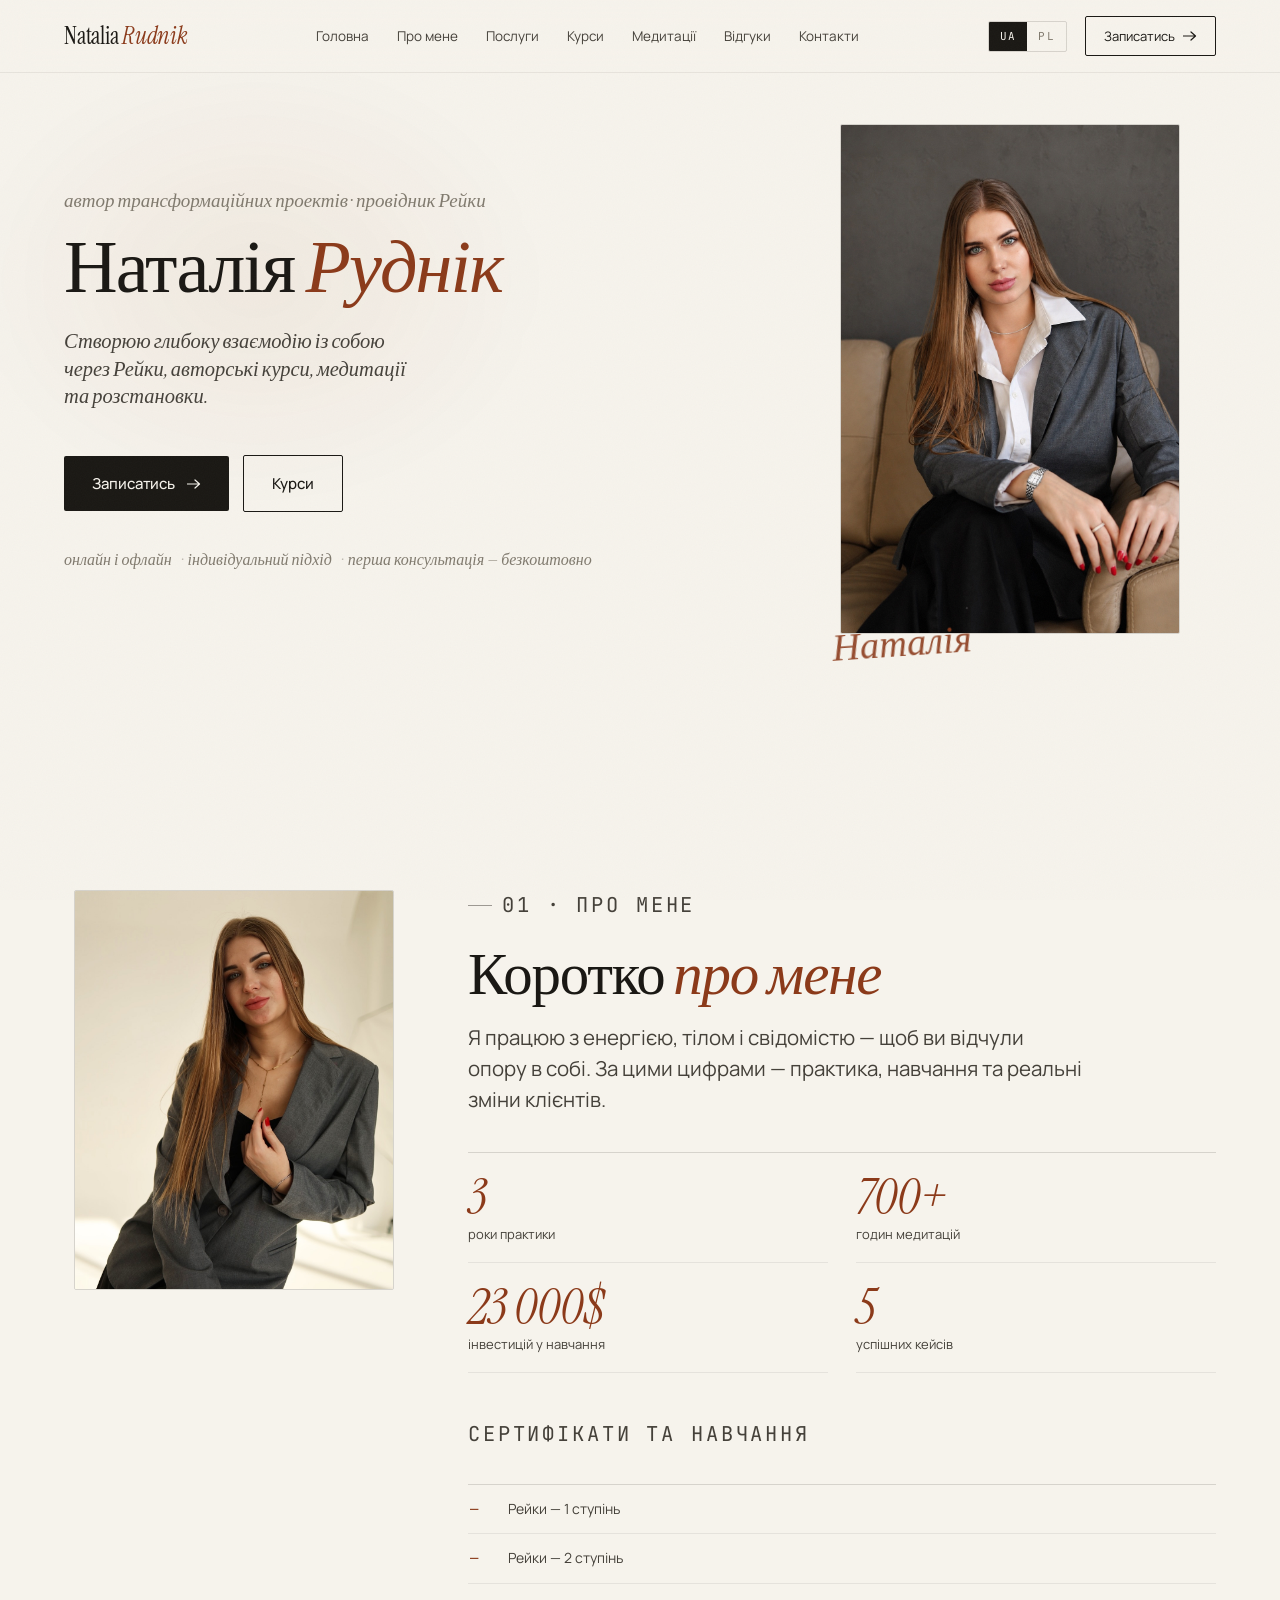
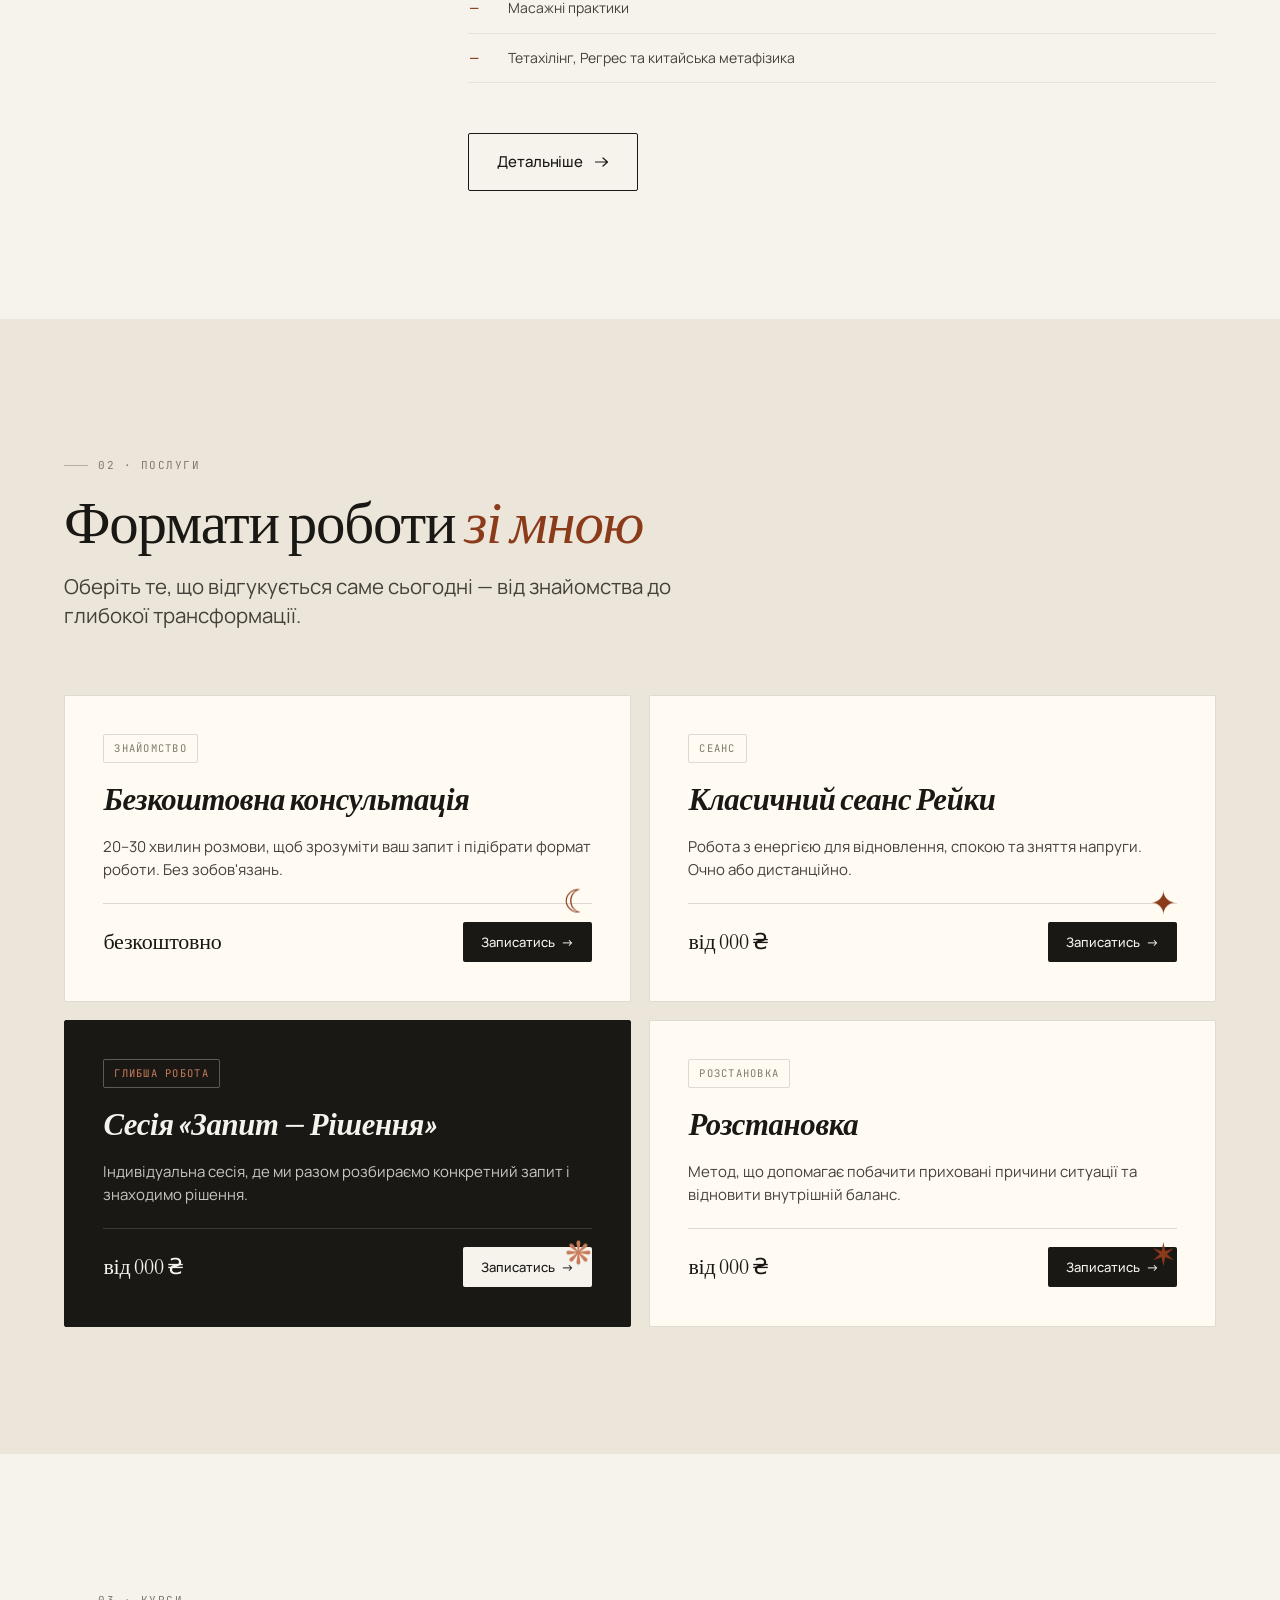
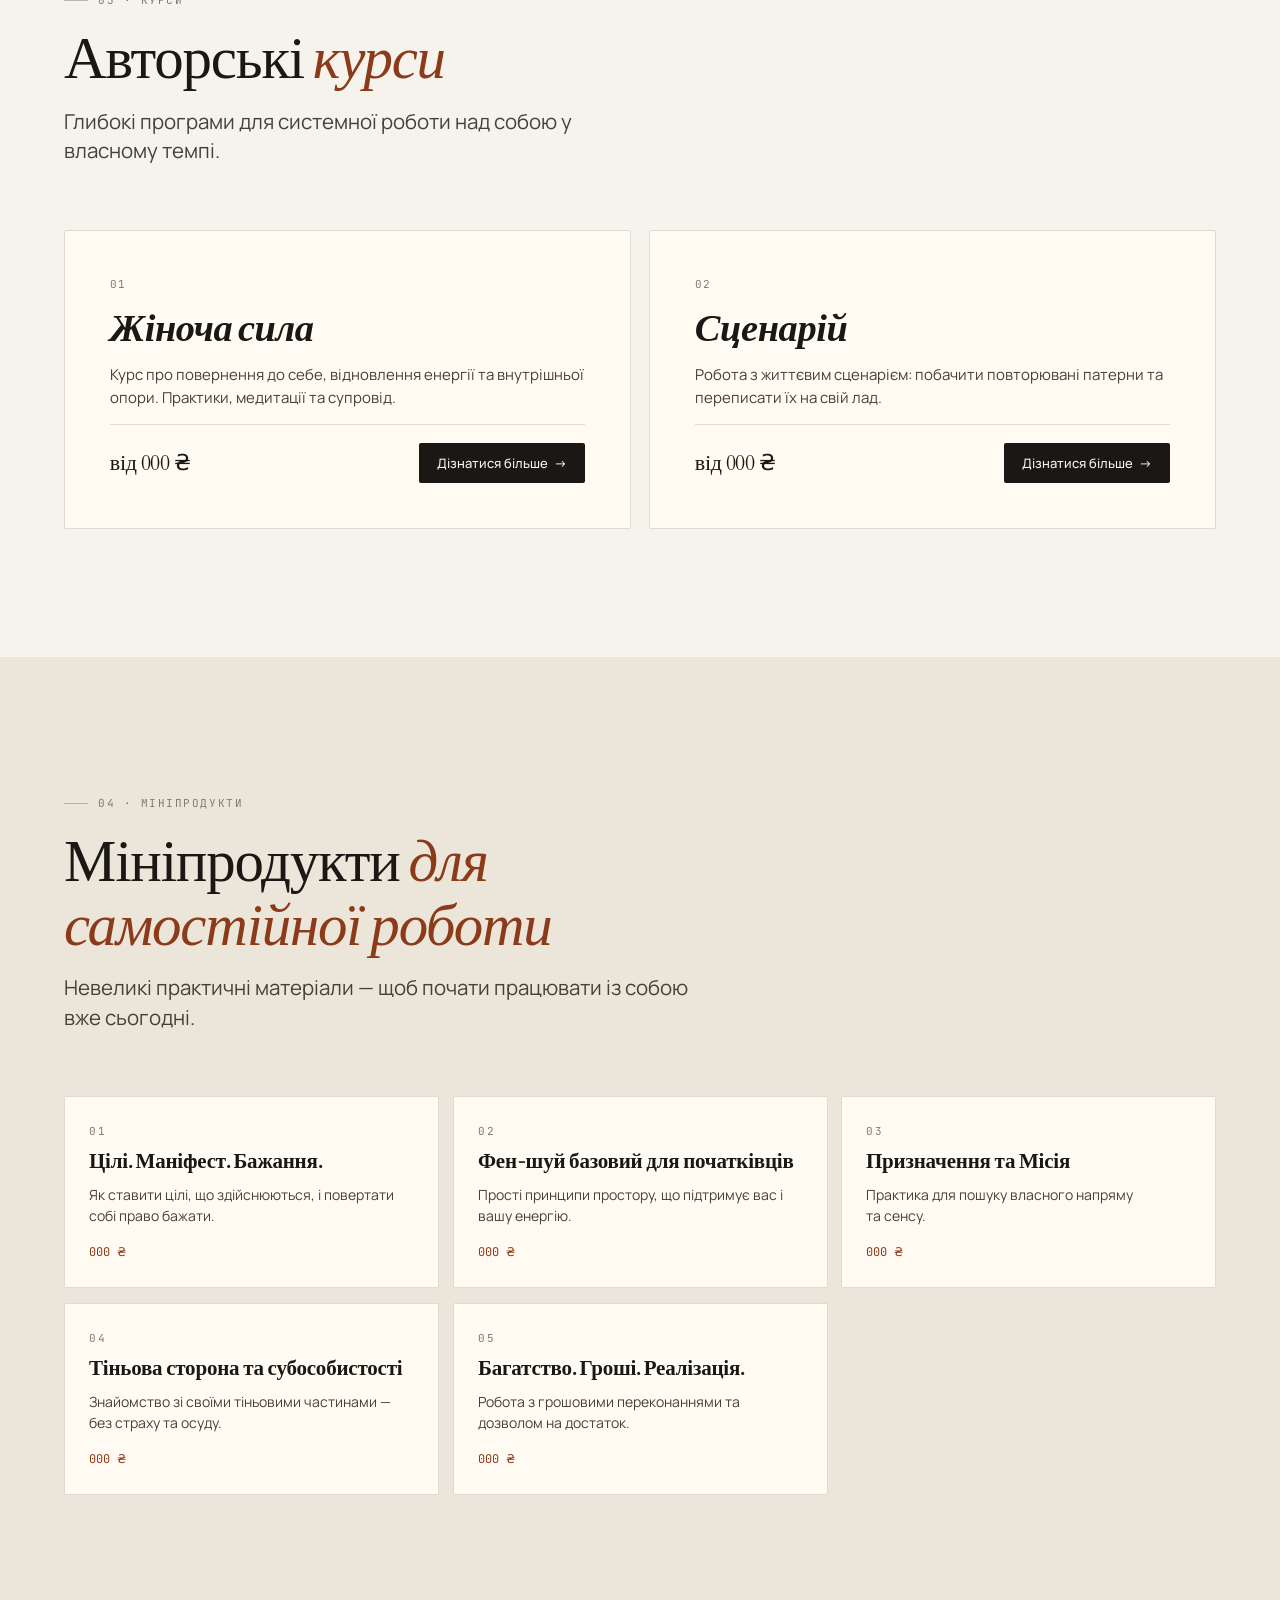
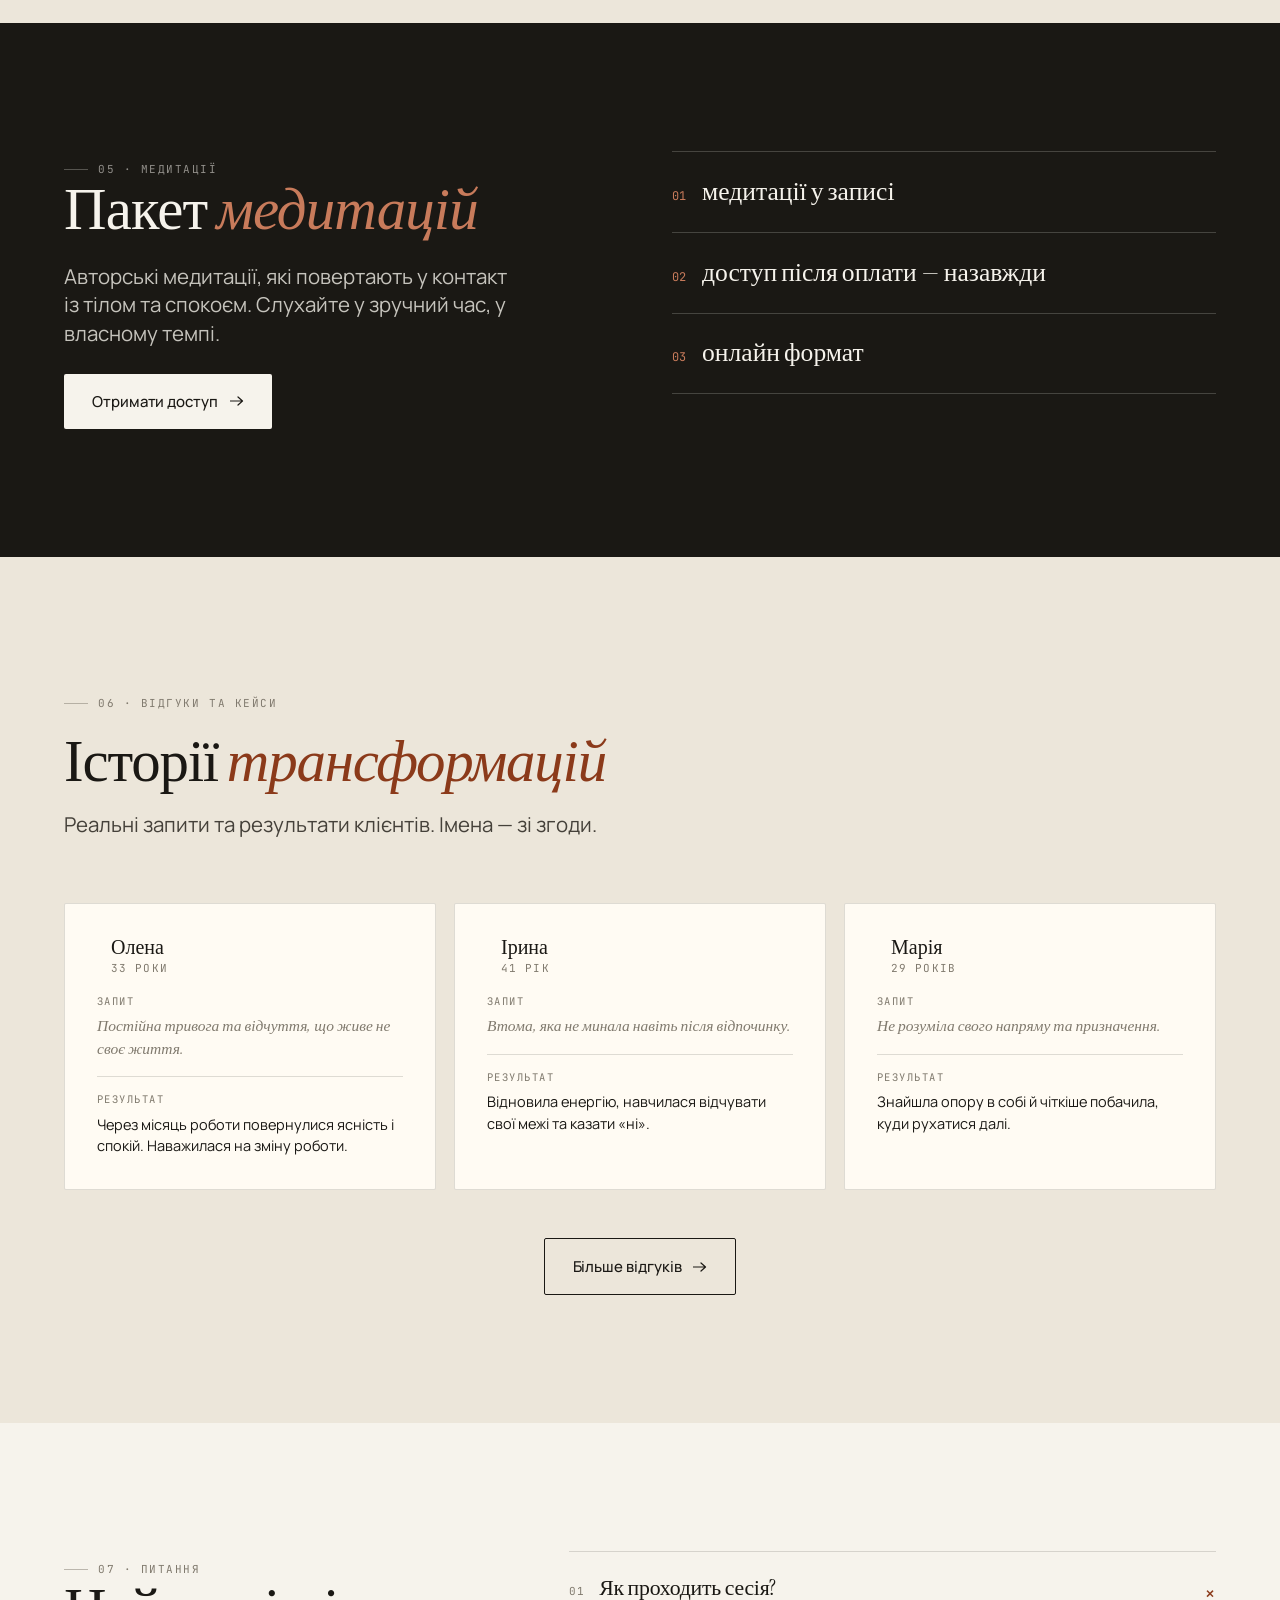
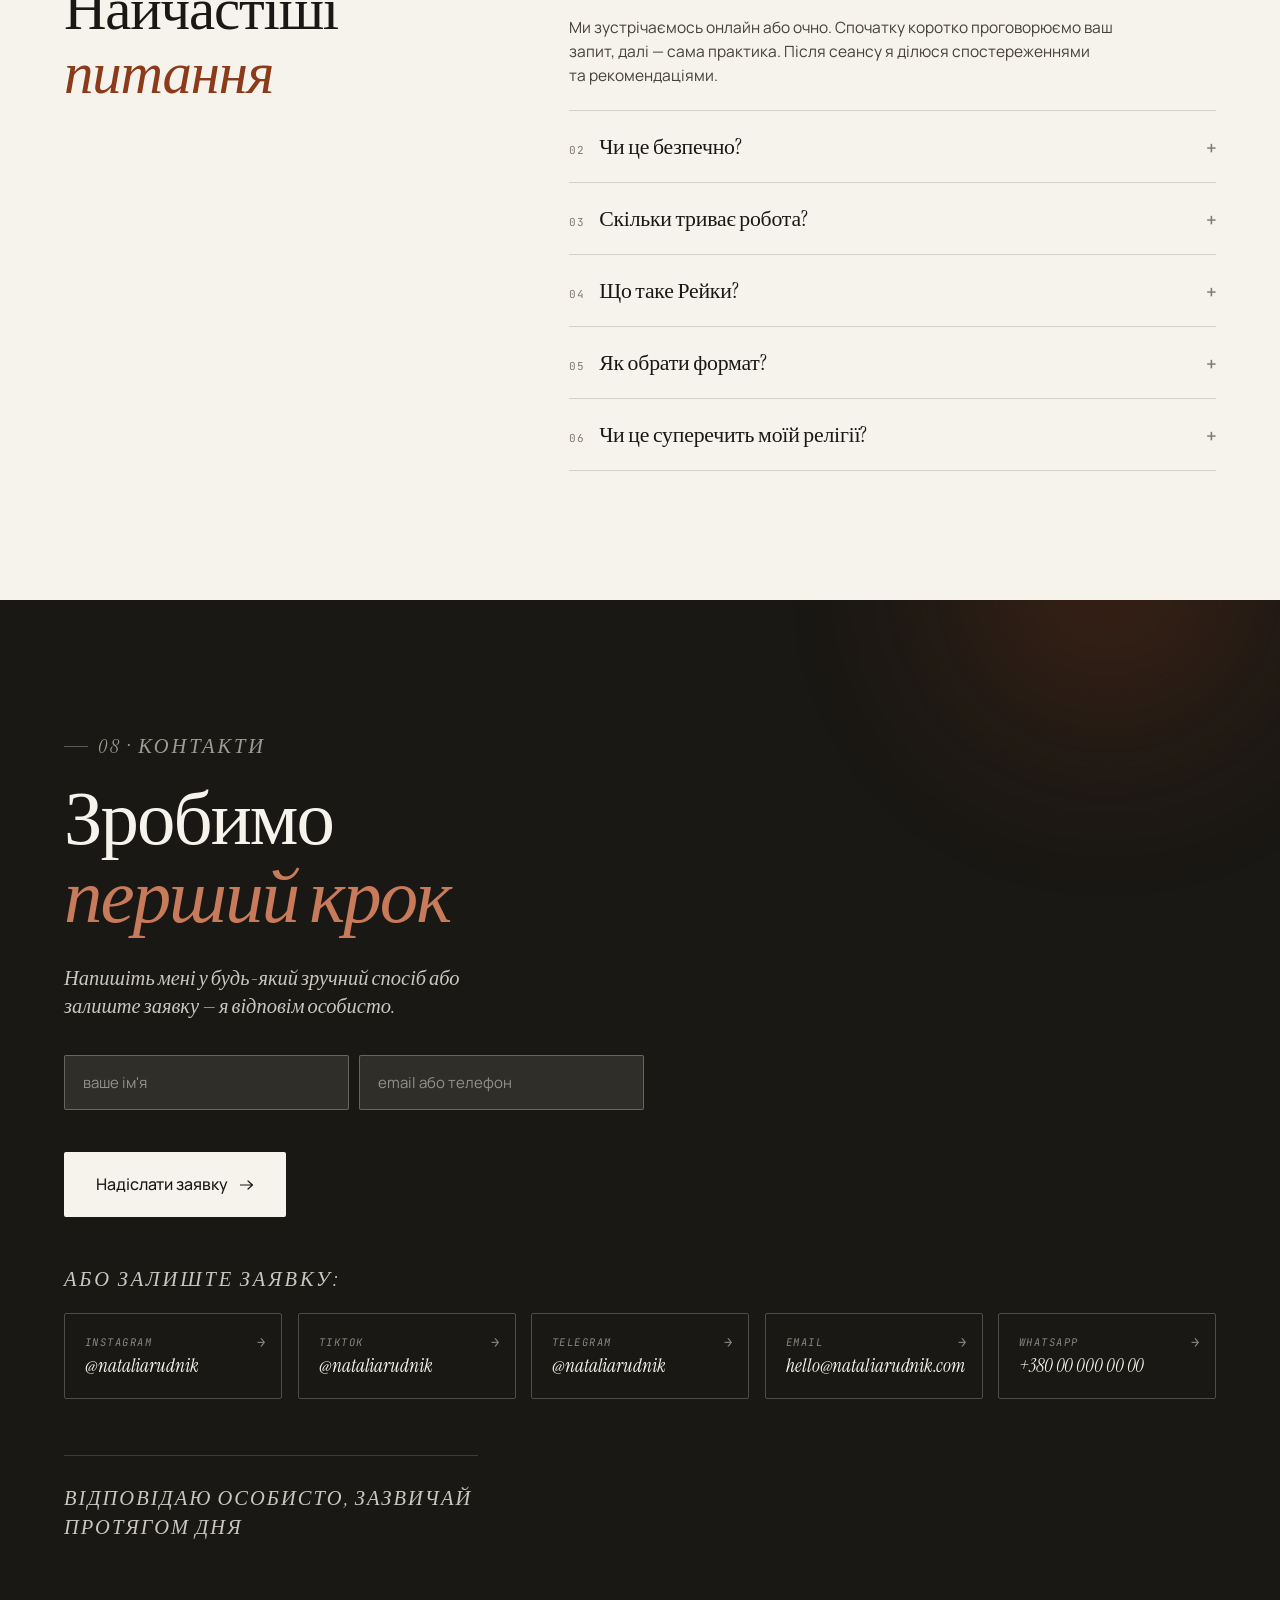
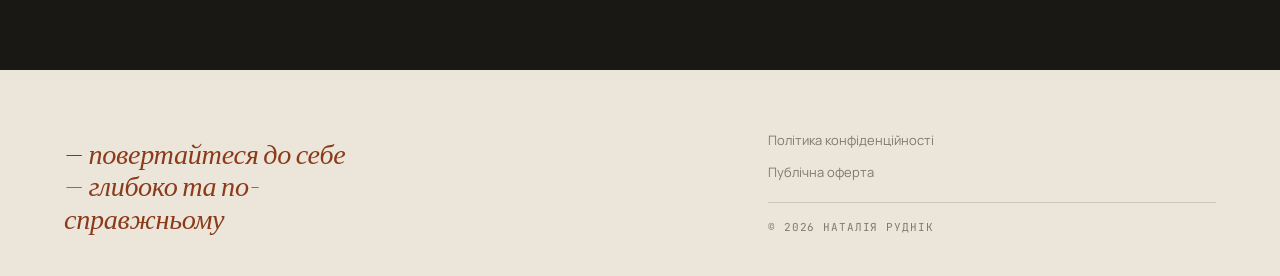
==== commit b7f452f5: "Rebuild site to new content brief New 9-section structure: Hero, About (stats + certs), Services (4)" ====
--- a/index.html
+++ b/index.html
@@ -4,38 +4,33 @@
   <meta charset="utf-8" />
   <meta name="viewport" content="width=device-width, initial-scale=1, viewport-fit=cover" />
 
-  <!-- ── SEO: primary meta ────────────────────────────────────────────── -->
-  <title>Наталія Рудник — сеанси Рейкі та медитації для жінок</title>
-  <meta name="description" content="Наталія Рудник — майстер Рейкі та провідниця жіночих практик. Сеанси Рейкі онлайн і офлайн (дистанційно по всьому світу), авторські медитації для жінок та коучинг цілей. Перша 30-хвилинна розмова — безкоштовно." />
-  <meta name="keywords" content="Рейкі, сеанси Рейкі, Рейкі дистанційно, майстер Рейкі, медитації для жінок, жіночі практики, енергопрактик, відновлення енергії, коучинг цілей, медитація українською" />
-  <meta name="author" content="Наталія Рудник" />
+  <title>Наталія Руднік — Рейки, авторські курси та медитації</title>
+  <meta name="description" content="Наталія Руднік — провідник Рейки, автор трансформаційних проектів. Сеанси Рейки, розстановки, авторські курси та медитації для глибокої взаємодії із собою." />
+  <meta name="keywords" content="Рейки, сеанс Рейки, провідник Рейки, розстановки, медитації, авторські курси, Наталія Руднік, трансформація, енергопрактик" />
+  <meta name="author" content="Наталія Руднік" />
   <meta name="robots" content="index, follow, max-image-preview:large, max-snippet:-1" />
   <meta name="theme-color" content="#f6f3ec" />
   <link rel="canonical" href="https://nataliarudnik.com/" />
-
-  <!-- Language alternates (?lang=pl is a real, shareable state) -->
   <link rel="alternate" hreflang="uk" href="https://nataliarudnik.com/" />
   <link rel="alternate" hreflang="pl" href="https://nataliarudnik.com/?lang=pl" />
   <link rel="alternate" hreflang="x-default" href="https://nataliarudnik.com/" />
 
-  <!-- ── SEO: Open Graph / Twitter ────────────────────────────────────── -->
   <meta property="og:type" content="website" />
-  <meta property="og:site_name" content="Наталія Рудник" />
-  <meta property="og:title" content="Наталія Рудник — сеанси Рейкі та медитації для жінок" />
-  <meta property="og:description" content="Сеанси Рейкі онлайн і офлайн, авторські медитації для жінок та коучинг цілей. Перша 30-хвилинна розмова — безкоштовно." />
+  <meta property="og:site_name" content="Наталія Руднік" />
+  <meta property="og:title" content="Наталія Руднік — Рейки, авторські курси та медитації" />
+  <meta property="og:description" content="Провідник Рейки та автор трансформаційних проектів. Сеанси, розстановки, курси та медитації." />
   <meta property="og:url" content="https://nataliarudnik.com/" />
   <meta property="og:locale" content="uk_UA" />
   <meta property="og:locale:alternate" content="pl_PL" />
-  <meta property="og:image" content="https://nataliarudnik.com/assets/hero-portrait.jpg" />
-  <meta property="og:image:width" content="1080" />
-  <meta property="og:image:height" content="1440" />
-  <meta property="og:image:alt" content="Наталія Рудник — провідниця жіночих практик, майстер Рейкі" />
+  <meta property="og:image" content="https://nataliarudnik.com/assets/hero.jpg" />
+  <meta property="og:image:width" content="1023" />
+  <meta property="og:image:height" content="1537" />
+  <meta property="og:image:alt" content="Наталія Руднік — провідник Рейки" />
   <meta name="twitter:card" content="summary_large_image" />
-  <meta name="twitter:title" content="Наталія Рудник — сеанси Рейкі та медитації для жінок" />
-  <meta name="twitter:description" content="Сеанси Рейкі онлайн і офлайн, авторські медитації для жінок та коучинг цілей." />
-  <meta name="twitter:image" content="https://nataliarudnik.com/assets/hero-portrait.jpg" />
-
-  <!-- ── Fonts ────────────────────────────────────────────────────────── -->
+  <meta name="twitter:title" content="Наталія Руднік — Рейки, авторські курси та медитації" />
+  <meta name="twitter:description" content="Провідник Рейки та автор трансформаційних проектів." />
+  <meta name="twitter:image" content="https://nataliarudnik.com/assets/hero.jpg" />
+
   <link rel="preconnect" href="https://fonts.googleapis.com" />
   <link rel="preconnect" href="https://fonts.gstatic.com" crossorigin />
   <link href="https://fonts.googleapis.com/css2?family=Instrument+Serif:ital@0;1&family=Manrope:wght@400;500;600;700&family=JetBrains+Mono:wght@400;500&display=swap" rel="stylesheet" />
@@ -1137,9 +1132,193 @@
   .signature { transform: rotate(-4deg) !important; }
 }
 
+/* ═══════════════════════════════════════════════════════════════════════════
+   CONTENT REWORK — new sections (hero name-block, stats, courses, mini,
+   meditations, case-format reviews, contact form). Appended so these rules
+   win over the originals where they overlap.
+   ═══════════════════════════════════════════════════════════════════════════ */
+
+/* ── HERO ─────────────────────────────────────────────────────────────────── */
+.hero-positioning {
+  font-family: var(--font-serif);
+  font-style: italic;
+  font-size: clamp(15px, 1.5vw, 19px);
+  color: var(--ink-mute);
+  margin-bottom: 14px;
+}
+.hero h1 { margin-bottom: 22px; }
+.hero-portrait { aspect-ratio: 2 / 3; }
+
+/* ── GENERIC SECTION HEAD ──────────────────────────────────────────────────── */
+.sec-head { margin-bottom: clamp(36px, 5vw, 64px); max-width: 640px; }
+.sec-head h2 { margin-top: 18px; letter-spacing: -0.02em; }
+.sec-head h2 .it { color: var(--accent); }
+.sec-sub { margin-top: 16px; font-size: var(--fs-lead); line-height: 1.45; color: var(--ink-soft); }
+
+/* ── ABOUT — stats + certificates ─────────────────────────────────────────── */
+.about-body p:first-of-type::first-letter {
+  font-size: inherit; float: none; padding: 0;
+  color: inherit; font-style: inherit; line-height: inherit;
+}
+.about-body .lead { margin: 2px 0; max-width: 52ch; }
+.stats {
+  display: grid;
+  grid-template-columns: repeat(2, 1fr);
+  gap: 0 28px;
+  margin-top: 14px;
+  border-top: .5px solid var(--line);
+}
+.stat {
+  display: flex; flex-direction: column; gap: 4px;
+  padding: 18px 0;
+  border-bottom: .5px solid var(--line-soft);
+}
+.stat .value {
+  font-family: var(--font-serif);
+  font-style: italic;
+  font-size: clamp(34px, 4vw, 52px);
+  line-height: 1;
+  letter-spacing: -0.02em;
+  color: var(--accent);
+}
+.stat .label { font-size: 13px; line-height: 1.35; color: var(--ink-soft); }
+.certs-label {
+  font-family: var(--font-mono);
+  font-size: 11px; letter-spacing: .14em; text-transform: uppercase;
+  color: var(--ink-mute);
+  margin-top: 24px;
+}
+.about-body .creds { margin-top: 12px; }
+.about-cta { margin-top: 28px; align-self: flex-start; }
+
+/* ── SERVICES — 4 cards, 2×2 ──────────────────────────────────────────────── */
+.svc-grid { grid-template-columns: 1fr; }
+@media (min-width: 720px) { .svc-grid { grid-template-columns: repeat(2, 1fr); } }
+.svc-card { min-height: 300px; }
+.svc-desc { margin-bottom: 4px; }
+.svc-foot { margin-top: auto; }
+.btn-card { display: inline-flex; align-items: center; gap: 6px; text-decoration: none; white-space: nowrap; }
+
+/* ── COURSES ──────────────────────────────────────────────────────────────── */
+.course-grid { display: grid; gap: 18px; grid-template-columns: 1fr; }
+@media (min-width: 720px) { .course-grid { grid-template-columns: repeat(2, 1fr); } }
+.course-card {
+  background: var(--bg-card);
+  border: .5px solid var(--line);
+  border-radius: var(--radius);
+  padding: clamp(28px, 3.5vw, 48px);
+  display: flex; flex-direction: column; gap: 14px;
+  position: relative;
+  transition: transform .35s cubic-bezier(.2,.7,.2,1), box-shadow .35s ease, border-color .35s ease;
+}
+.course-card:hover {
+  transform: translateY(-4px);
+  box-shadow: 0 24px 60px -28px color-mix(in oklab, var(--ink) 30%, transparent);
+  border-color: color-mix(in oklab, var(--accent) 40%, var(--line));
+}
+.course-no { font-family: var(--font-mono); font-size: 11px; letter-spacing: .14em; color: var(--ink-mute); }
+.course-name {
+  font-family: var(--font-serif); font-style: italic;
+  font-size: clamp(28px, 3vw, 40px); line-height: 1.1; letter-spacing: -0.01em;
+}
+.course-desc { font-size: 15px; line-height: 1.55; color: var(--ink-soft); }
+.course-foot {
+  display: flex; align-items: center; justify-content: space-between; gap: 12px;
+  margin-top: auto; padding-top: 18px;
+  border-top: .5px solid var(--line);
+}
+
+/* ── MINI PRODUCTS ────────────────────────────────────────────────────────── */
+.mini { background: var(--bg-deep); }
+.mini-grid { display: grid; gap: 14px; grid-template-columns: 1fr; }
+@media (min-width: 620px) { .mini-grid { grid-template-columns: repeat(2, 1fr); } }
+@media (min-width: 960px) { .mini-grid { grid-template-columns: repeat(3, 1fr); } }
+.mini-card {
+  background: var(--bg-card);
+  border: .5px solid var(--line);
+  border-radius: var(--radius);
+  padding: 26px 24px;
+  display: flex; flex-direction: column; gap: 9px;
+  transition: transform .3s cubic-bezier(.2,.7,.2,1), border-color .3s ease;
+}
+.mini-card:hover { transform: translateY(-3px); border-color: color-mix(in oklab, var(--accent) 35%, var(--line)); }
+.mini-no { font-family: var(--font-mono); font-size: 11px; letter-spacing: .14em; color: var(--ink-mute); }
+.mini-name { font-family: var(--font-serif); font-size: 21px; line-height: 1.22; letter-spacing: -0.01em; }
+.mini-desc { font-size: 14px; line-height: 1.5; color: var(--ink-soft); }
+.mini-price {
+  font-family: var(--font-mono); font-size: 12px; color: var(--accent);
+  margin-top: auto; padding-top: 8px;
+}
+
+/* ── MEDITATIONS (dark block) ─────────────────────────────────────────────── */
+.meditations { background: var(--ink); color: var(--bg); position: relative; overflow: hidden; }
+.meditations .kicker { color: color-mix(in oklab, var(--bg) 55%, transparent); }
+.meditations h2 { color: var(--bg); }
+.meditations h2 .it { color: var(--accent-soft); }
+.meditations .lead { color: color-mix(in oklab, var(--bg) 78%, transparent); margin-top: 20px; max-width: 38ch; }
+.med-grid { display: grid; gap: clamp(32px, 5vw, 68px); grid-template-columns: 1fr; align-items: start; }
+@media (min-width: 820px) { .med-grid { grid-template-columns: 1fr 1fr; } }
+.med-cta { margin-top: 26px; background: var(--bg); color: var(--ink); }
+.med-cta:hover { background: var(--accent-soft); color: var(--ink); }
+.med-features { list-style: none; display: flex; flex-direction: column; border-top: .5px solid color-mix(in oklab, var(--bg) 20%, transparent); }
+.med-features li {
+  display: grid; grid-template-columns: auto 1fr; gap: 16px; align-items: baseline;
+  padding: 20px 0;
+  border-bottom: .5px solid color-mix(in oklab, var(--bg) 20%, transparent);
+  font-family: var(--font-serif);
+  font-size: clamp(19px, 2vw, 26px);
+  color: var(--bg);
+}
+.med-no { font-family: var(--font-mono); font-size: 12px; color: var(--accent-soft); }
+
+/* ── REVIEWS — case format (Запит → Результат) ───────────────────────────── */
+.review-head { display: flex; align-items: center; gap: 14px; }
+.review-photo { max-width: 56px; }
+.review-block { display: flex; flex-direction: column; gap: 6px; }
+.review-block + .review-block { padding-top: 14px; border-top: .5px solid var(--line); }
+.review-label {
+  font-family: var(--font-mono); font-size: 10.5px; letter-spacing: .14em;
+  text-transform: uppercase; color: var(--ink-mute);
+}
+.review-request {
+  font-family: var(--font-serif); font-style: italic;
+  font-size: 15.5px; line-height: 1.45; color: var(--ink-mute);
+}
+.review-result { font-size: 14.5px; line-height: 1.5; color: var(--ink); }
+.reviews-foot { display: flex; justify-content: center; margin-top: clamp(32px, 4vw, 48px); }
+
+/* ── CONTACT FORM ─────────────────────────────────────────────────────────── */
+.lead-form {
+  display: flex; flex-wrap: wrap; gap: 10px;
+  margin-top: 34px; max-width: 580px;
+}
+.lead-form input {
+  flex: 1; min-width: 200px;
+  padding: 15px 18px;
+  background: color-mix(in oklab, var(--bg) 10%, transparent);
+  border: .5px solid color-mix(in oklab, var(--bg) 28%, transparent);
+  border-radius: 2px;
+  font: inherit; font-size: 15px;
+  color: var(--bg);
+  outline: none;
+  transition: border-color .2s ease;
+}
+.lead-form input::placeholder { color: color-mix(in oklab, var(--bg) 50%, transparent); }
+.lead-form input:focus { border-color: var(--accent-soft); }
+.lead-form .btn { flex-shrink: 0; }
+.contact-grid { grid-template-columns: repeat(2, 1fr); }
+@media (min-width: 680px) { .contact-grid { grid-template-columns: repeat(5, 1fr); } }
+
+/* ── SMALL SCREENS (rework sections) ──────────────────────────────────────── */
+@media (max-width: 600px) {
+  .stats { gap: 0 18px; }
+  .stat .value { font-size: 36px; }
+  .course-card { padding: 28px 24px; }
+  .lead-form .btn { width: 100%; justify-content: center; }
+}
+
   </style>
 
-  <!-- ── SEO: structured data (Schema.org JSON-LD) ────────────────────── -->
   <script type="application/ld+json">
   {
     "@context": "https://schema.org",
@@ -1147,56 +1326,39 @@
       {
         "@type": "ProfessionalService",
         "@id": "https://nataliarudnik.com/#business",
-        "name": "Наталія Рудник — практики Рейкі та медитації",
-        "description": "Сеанси Рейкі онлайн і офлайн, авторські медитації для жінок та коучинг у побудові цілей.",
+        "name": "Наталія Руднік — Рейки, курси та медитації",
+        "description": "Сеанси Рейки, розстановки, авторські курси та медитації для глибокої взаємодії із собою.",
         "url": "https://nataliarudnik.com/",
-        "image": "https://nataliarudnik.com/assets/hero-portrait.jpg",
+        "image": "https://nataliarudnik.com/assets/hero.jpg",
         "priceRange": "₴₴",
-        "telephone": "+380670000000",
         "email": "hello@nataliarudnik.com",
         "areaServed": { "@type": "Place", "name": "Україна та весь світ (дистанційно)" },
         "availableLanguage": ["uk", "pl"],
         "founder": { "@id": "https://nataliarudnik.com/#person" },
-        "sameAs": [
-          "https://t.me/natalia.rudnik",
-          "https://instagram.com/nata.rudnik"
-        ],
         "hasOfferCatalog": {
           "@type": "OfferCatalog",
           "name": "Послуги",
           "itemListElement": [
-            {
-              "@type": "Offer",
-              "itemOffered": { "@type": "Service", "name": "Сеанс Рейкі", "description": "Одноразова робота з енергією — 60 хвилин, дистанційно або очно." },
-              "price": "1500", "priceCurrency": "UAH"
-            },
-            {
-              "@type": "Offer",
-              "itemOffered": { "@type": "Service", "name": "Консультація-розбір", "description": "Розбір запиту через тіло, енергію та ціль — 90 хвилин, онлайн." },
-              "price": "2500", "priceCurrency": "UAH"
-            },
-            {
-              "@type": "Offer",
-              "itemOffered": { "@type": "Service", "name": "Програма «Цілісність»", "description": "Три місяці супроводу — 12 зустрічей, гібридний формат." },
-              "price": "25000", "priceCurrency": "UAH"
-            }
+            { "@type": "Offer", "itemOffered": { "@type": "Service", "name": "Безкоштовна консультація" } },
+            { "@type": "Offer", "itemOffered": { "@type": "Service", "name": "Класичний сеанс Рейки" } },
+            { "@type": "Offer", "itemOffered": { "@type": "Service", "name": "Сесія «Запит — Рішення»" } },
+            { "@type": "Offer", "itemOffered": { "@type": "Service", "name": "Розстановка" } }
           ]
         }
       },
       {
         "@type": "Person",
         "@id": "https://nataliarudnik.com/#person",
-        "name": "Наталія Рудник",
-        "jobTitle": "Майстер Рейкі, провідниця жіночих практик",
-        "description": "Майстер Рейкі (Usui Shiki Ryoho), сертифікований коуч ICF · ACC, тренерка жіночих кіл.",
-        "knowsAbout": ["Рейкі", "Медитації для жінок", "Жіночі практики", "Енергетичні практики", "Коучинг цілей"],
+        "name": "Наталія Руднік",
+        "jobTitle": "Провідник Рейки, автор трансформаційних проектів",
+        "knowsAbout": ["Рейки", "Розстановки", "Медитації", "Тетахілінг", "Регрес", "Китайська метафізика"],
         "url": "https://nataliarudnik.com/"
       },
       {
         "@type": "WebSite",
         "@id": "https://nataliarudnik.com/#website",
         "url": "https://nataliarudnik.com/",
-        "name": "Наталія Рудник",
+        "name": "Наталія Руднік",
         "inLanguage": ["uk", "pl"],
         "publisher": { "@id": "https://nataliarudnik.com/#person" }
       },
@@ -1204,31 +1366,12 @@
         "@type": "FAQPage",
         "@id": "https://nataliarudnik.com/#faq",
         "mainEntity": [
-          {
-            "@type": "Question",
-            "name": "Чи працює Рейкі дистанційно?",
-            "acceptedAnswer": { "@type": "Answer", "text": "Так — і це підтверджують і клієнти, і досвід понад сторічної практики Usui. Енергія не залежить від відстані. Дистанційний сеанс відбувається в узгоджений час: ви лежите вдома, я працюю звідси." }
-          },
-          {
-            "@type": "Question",
-            "name": "Чим це відрізняється від психотерапії?",
-            "acceptedAnswer": { "@type": "Answer", "text": "Психотерапія — це робота з думками й історіями через слово. Рейкі та практики — робота з тілом і енергією через тишу. Це не заміна, а доповнення." }
-          },
-          {
-            "@type": "Question",
-            "name": "А якщо я скептик?",
-            "acceptedAnswer": { "@type": "Answer", "text": "Прекрасно. Перевірте практикою, а не вірою: одного сеансу зазвичай достатньо, щоб зрозуміти, ваше це чи ні. Без зобов'язань." }
-          },
-          {
-            "@type": "Question",
-            "name": "Скільки сеансів потрібно?",
-            "acceptedAnswer": { "@type": "Answer", "text": "Залежить від запиту. Для зняття гострого стану — 1–3. Для глибшої роботи — 4–8. Для системних змін — програма на 3 місяці." }
-          },
-          {
-            "@type": "Question",
-            "name": "Як обрати потрібну послугу?",
-            "acceptedAnswer": { "@type": "Answer", "text": "Найпростіше — почніть з безкоштовної 30-хвилинної розмови. За цей час я зрозумію, з чим ви приходите, а ви — чи я ваш провідник." }
-          }
+          { "@type": "Question", "name": "Як проходить сесія?", "acceptedAnswer": { "@type": "Answer", "text": "Ми зустрічаємось онлайн або очно. Спочатку коротко проговорюємо ваш запит, далі — сама практика. Після сеансу я ділюся спостереженнями та рекомендаціями." } },
+          { "@type": "Question", "name": "Чи це безпечно?", "acceptedAnswer": { "@type": "Answer", "text": "Так. Рейки — м'який метод, що не має протипоказань. Він не замінює медичну допомогу, а доповнює турботу про себе." } },
+          { "@type": "Question", "name": "Скільки триває робота?", "acceptedAnswer": { "@type": "Answer", "text": "Залежить від запиту. Іноді достатньо одного сеансу, для глибших змін — серія зустрічей або курс." } },
+          { "@type": "Question", "name": "Що таке Рейки?", "acceptedAnswer": { "@type": "Answer", "text": "Це практика роботи з енергією для відновлення балансу, спокою та ресурсу. Працює м'яко — через дотик або дистанційно." } },
+          { "@type": "Question", "name": "Як обрати формат?", "acceptedAnswer": { "@type": "Answer", "text": "Найпростіше — почати з безкоштовної консультації. За 20–30 хвилин я зрозумію ваш запит і підкажу, що підійде саме вам." } },
+          { "@type": "Question", "name": "Чи це суперечить моїй релігії?", "acceptedAnswer": { "@type": "Answer", "text": "Ні. Рейки — це не релігія і не вимагає віри. Це практика турботи про себе, яка поєднується з будь-яким світоглядом." } }
         ]
       }
     ]
@@ -1242,15 +1385,17 @@
   <!-- ── HEADER / NAV ───────────────────────────────────────────────────── -->
   <header class="nav">
    <div class="wrap nav-inner">
-    <a href="#top" class="nav-mark" aria-label="Наталія Рудник — на початок">
+    <a href="#top" class="nav-mark" aria-label="Наталія Руднік — на початок">
       <span>Natalia <i>Rudnik</i></span>
     </a>
     <nav class="nav-links" aria-label="Основна навігація">
-      <a href="#about"    data-i18n="nav.about">Про мене</a>
-      <a href="#services" data-i18n="nav.services">Послуги</a>
-      <a href="#library"  data-i18n="nav.library">Медитації</a>
-      <a href="#reviews"  data-i18n="nav.reviews">Відгуки</a>
-      <a href="#contacts" data-i18n="nav.contacts">Контакти</a>
+      <a href="#top"         data-i18n="nav.home">Головна</a>
+      <a href="#about"       data-i18n="nav.about">Про мене</a>
+      <a href="#services"    data-i18n="nav.services">Послуги</a>
+      <a href="#courses"     data-i18n="nav.courses">Курси</a>
+      <a href="#meditations" data-i18n="nav.meditations">Медитації</a>
+      <a href="#reviews"     data-i18n="nav.reviews">Відгуки</a>
+      <a href="#contacts"    data-i18n="nav.contacts">Контакти</a>
     </nav>
     <div class="nav-right">
       <div class="lang-toggle" role="group" aria-label="Мова сайту">
@@ -1258,7 +1403,7 @@
         <button type="button" data-lang="pl" data-on="0" aria-label="Polski">PL</button>
       </div>
       <a href="#contacts" class="nav-cta">
-        <span data-i18n="nav.book">Записатися</span>
+        <span data-i18n="nav.book">Записатись</span>
         <svg class="arrow" width="14" height="10" viewBox="0 0 14 10" fill="none" aria-hidden="true"><path d="M0 5h12.5M8 1l4.5 4-4.5 4" stroke="currentColor" stroke-width="1.2" stroke-linecap="round" stroke-linejoin="round"/></svg>
       </a>
       <button type="button" class="nav-burger" aria-label="Меню" aria-expanded="false" aria-controls="mobileMenu">
@@ -1271,14 +1416,16 @@
   <!-- ── MOBILE MENU ────────────────────────────────────────────────────── -->
   <div class="mobile-menu" id="mobileMenu" data-open="0" aria-hidden="true">
     <nav class="mobile-menu-links" aria-label="Мобільне меню">
-      <a href="#about"><span class="idx" aria-hidden="true">01</span><span data-i18n="nav.about">Про мене</span></a>
-      <a href="#services"><span class="idx" aria-hidden="true">02</span><span data-i18n="nav.services">Послуги</span></a>
-      <a href="#library"><span class="idx" aria-hidden="true">03</span><span data-i18n="nav.library">Медитації</span></a>
-      <a href="#reviews"><span class="idx" aria-hidden="true">04</span><span data-i18n="nav.reviews">Відгуки</span></a>
-      <a href="#contacts"><span class="idx" aria-hidden="true">05</span><span data-i18n="nav.contacts">Контакти</span></a>
+      <a href="#top"><span class="idx" aria-hidden="true">01</span><span data-i18n="nav.home">Головна</span></a>
+      <a href="#about"><span class="idx" aria-hidden="true">02</span><span data-i18n="nav.about">Про мене</span></a>
+      <a href="#services"><span class="idx" aria-hidden="true">03</span><span data-i18n="nav.services">Послуги</span></a>
+      <a href="#courses"><span class="idx" aria-hidden="true">04</span><span data-i18n="nav.courses">Курси</span></a>
+      <a href="#meditations"><span class="idx" aria-hidden="true">05</span><span data-i18n="nav.meditations">Медитації</span></a>
+      <a href="#reviews"><span class="idx" aria-hidden="true">06</span><span data-i18n="nav.reviews">Відгуки</span></a>
+      <a href="#contacts"><span class="idx" aria-hidden="true">07</span><span data-i18n="nav.contacts">Контакти</span></a>
     </nav>
     <a href="#contacts" class="btn mobile-menu-cta">
-      <span data-i18n="nav.book">Записатися</span>
+      <span data-i18n="nav.book">Записатись</span>
       <svg class="arrow" width="14" height="10" viewBox="0 0 14 10" fill="none" aria-hidden="true"><path d="M0 5h12.5M8 1l4.5 4-4.5 4" stroke="currentColor" stroke-width="1.2" stroke-linecap="round" stroke-linejoin="round"/></svg>
     </a>
   </div>
@@ -1286,46 +1433,28 @@
   <main id="main">
     <!-- ── HERO ─────────────────────────────────────────────────────────── -->
     <section class="hero wrap" id="top">
-      <div class="hero-mark" aria-hidden="true" data-parallax="0.12">01</div>
       <div class="hero-grid">
         <div>
-          <h1 data-i18n-html="hero.h1">Поверніться до себе — м'яко, глибоко, <span class="it">по-справжньому</span></h1>
-          <p class="hero-sub" data-i18n="hero.sub">Сеанси Рейкі, авторські медитації та супровід у побудові цілей — для жінок, які прагнуть жити усвідомлено.</p>
+          <p class="hero-positioning" data-i18n="hero.positioning">автор трансформаційних проектів · провідник Рейки</p>
+          <h1 data-i18n-html="hero.h1">Наталія <span class="it">Руднік</span></h1>
+          <p class="hero-sub" data-i18n="hero.sub">Створюю глибоку взаємодію із собою через Рейки, авторські курси, медитації та розстановки.</p>
           <div class="hero-actions">
             <a href="#contacts" class="btn">
-              <span data-i18n="hero.cta">Записатися на діагностичну сесію</span>
+              <span data-i18n="hero.ctaBook">Записатись</span>
               <svg class="arrow" width="14" height="10" viewBox="0 0 14 10" fill="none" aria-hidden="true"><path d="M0 5h12.5M8 1l4.5 4-4.5 4" stroke="currentColor" stroke-width="1.2" stroke-linecap="round" stroke-linejoin="round"/></svg>
             </a>
+            <a href="#courses" class="btn btn-ghost"><span data-i18n="hero.ctaCourses">Курси</span></a>
           </div>
           <ul class="hero-meta">
             <li data-i18n="hero.meta.0">онлайн і офлайн</li>
-            <li data-i18n="hero.meta.1">по всьому світу</li>
-            <li data-i18n="hero.meta.2">перша 30-хв розмова — безкоштовно</li>
+            <li data-i18n="hero.meta.1">індивідуальний підхід</li>
+            <li data-i18n="hero.meta.2">перша консультація — безкоштовно</li>
           </ul>
         </div>
         <div class="hero-portrait-wrap">
-          <img class="hero-portrait" src="[data-uri]" width="1080" height="1440"
-               alt="Наталія Рудник — майстер Рейкі та провідниця жіночих практик у природному світлі" />
+          <img class="hero-portrait" src="[data-uri]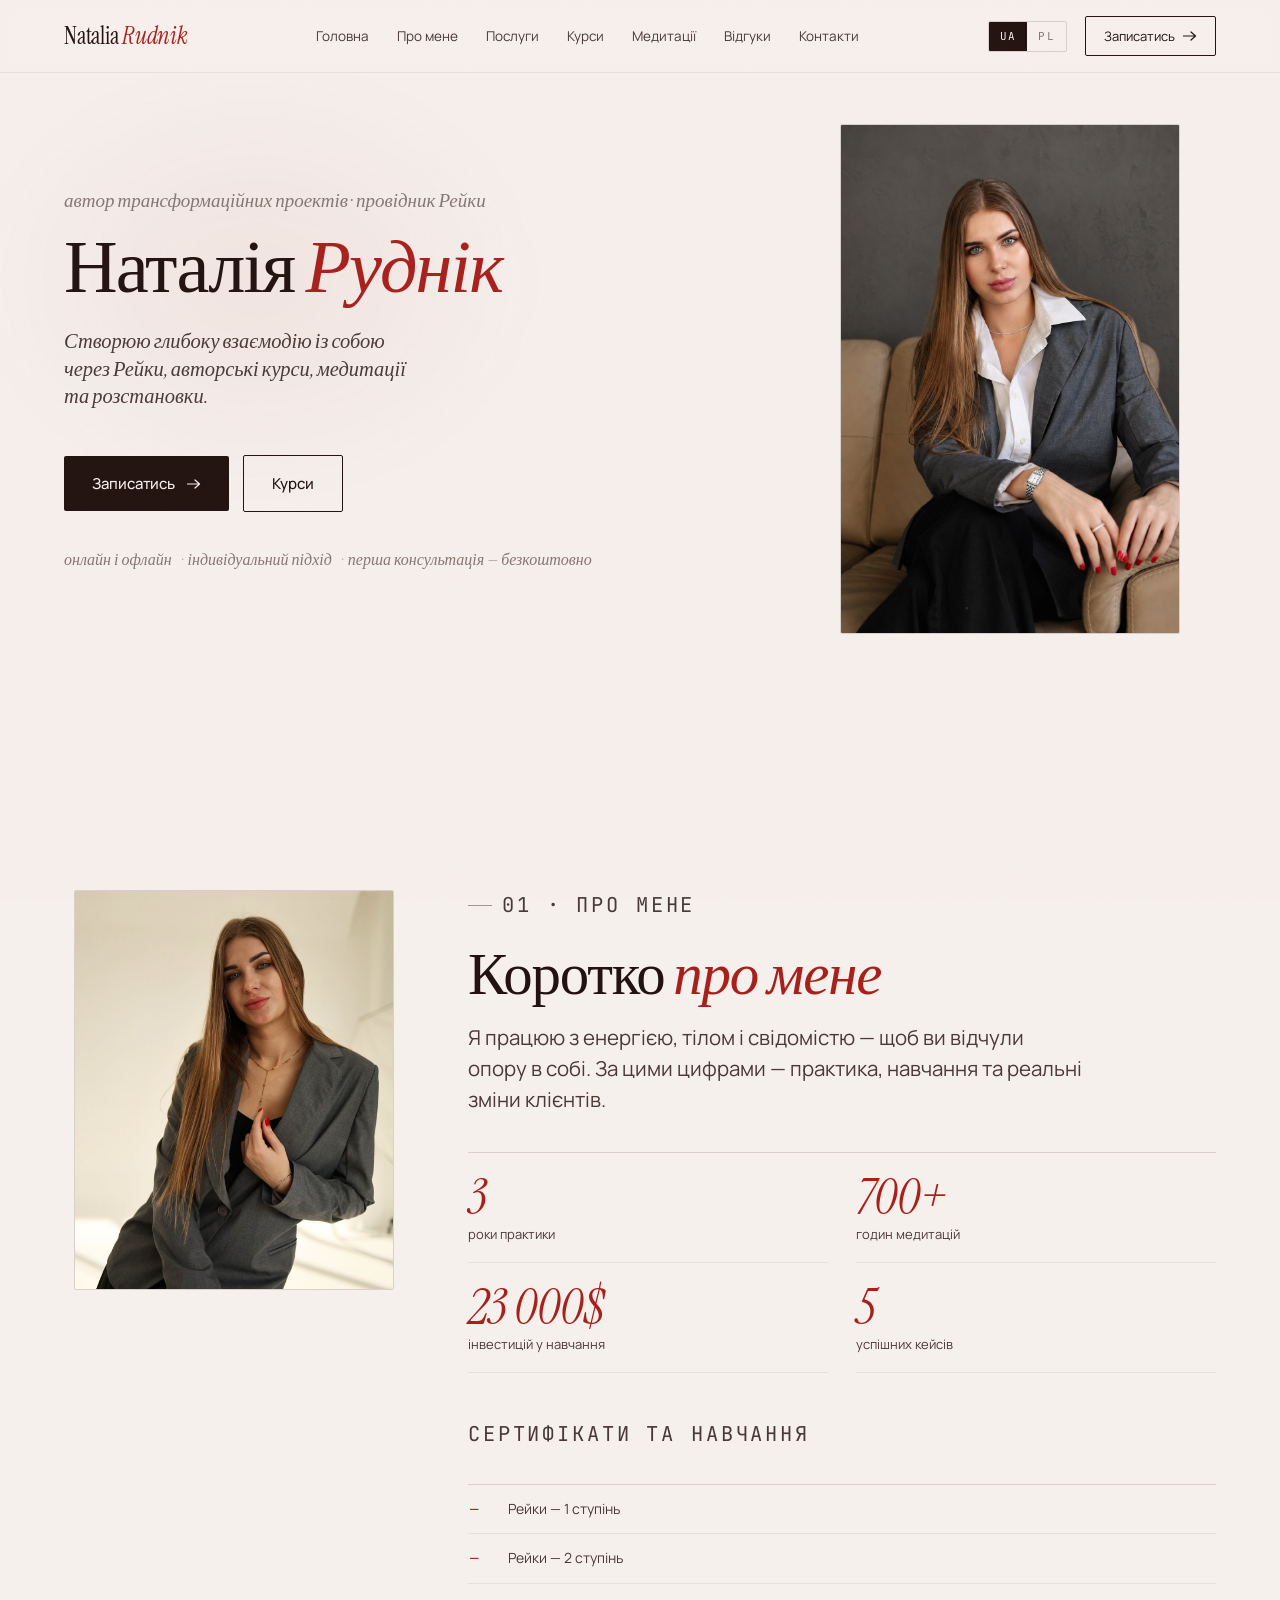
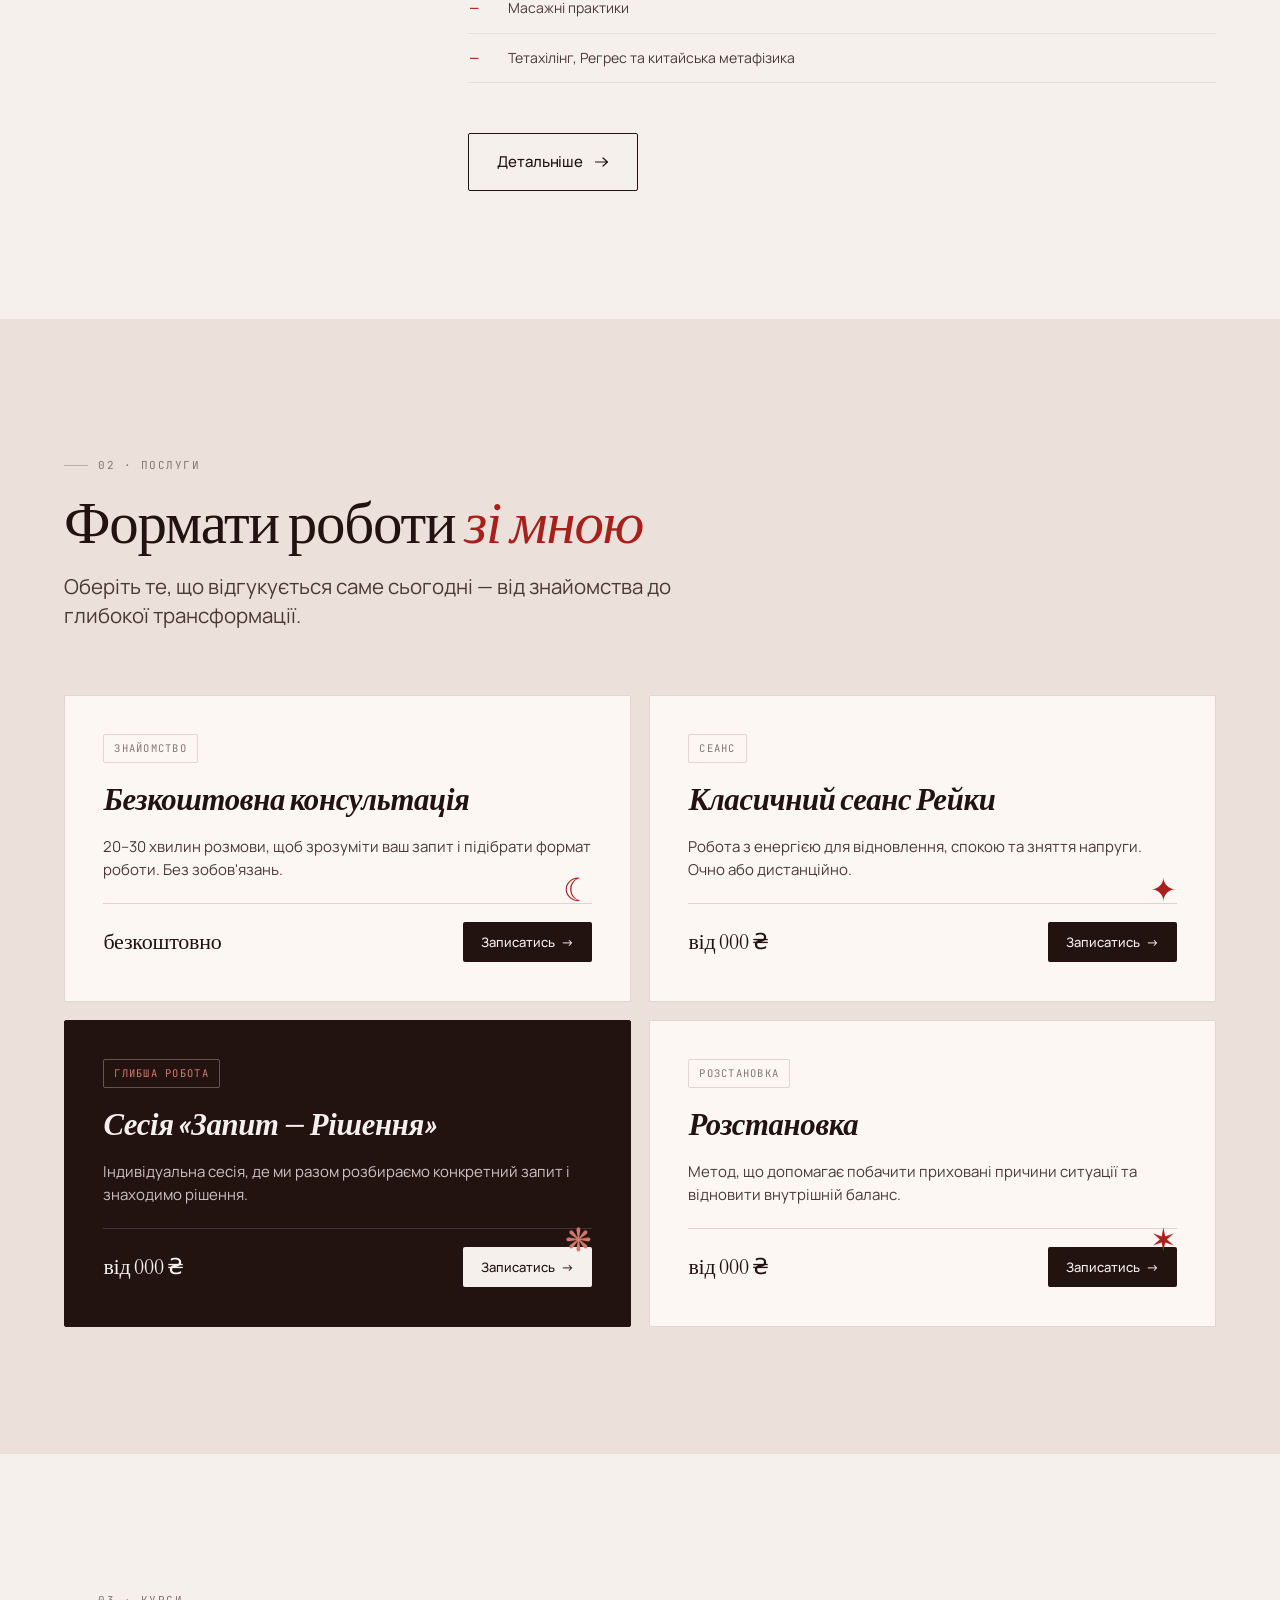
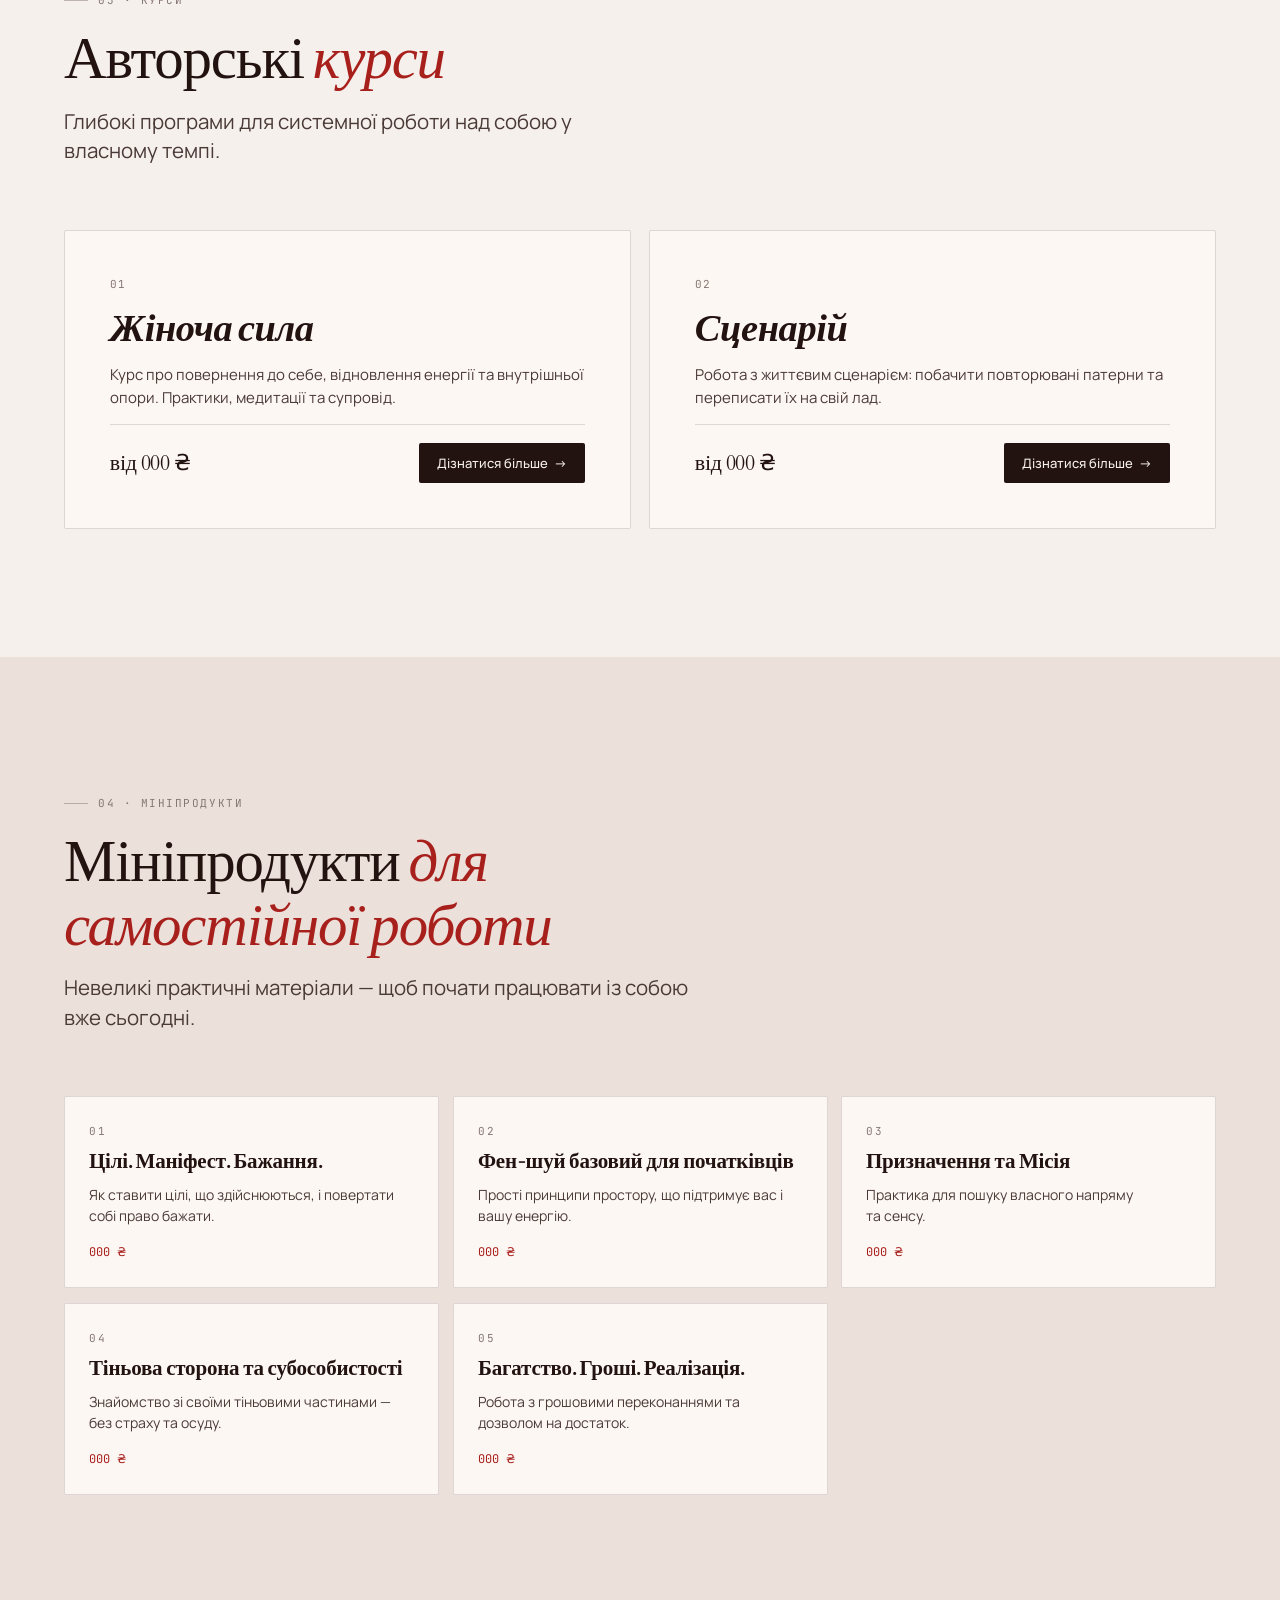
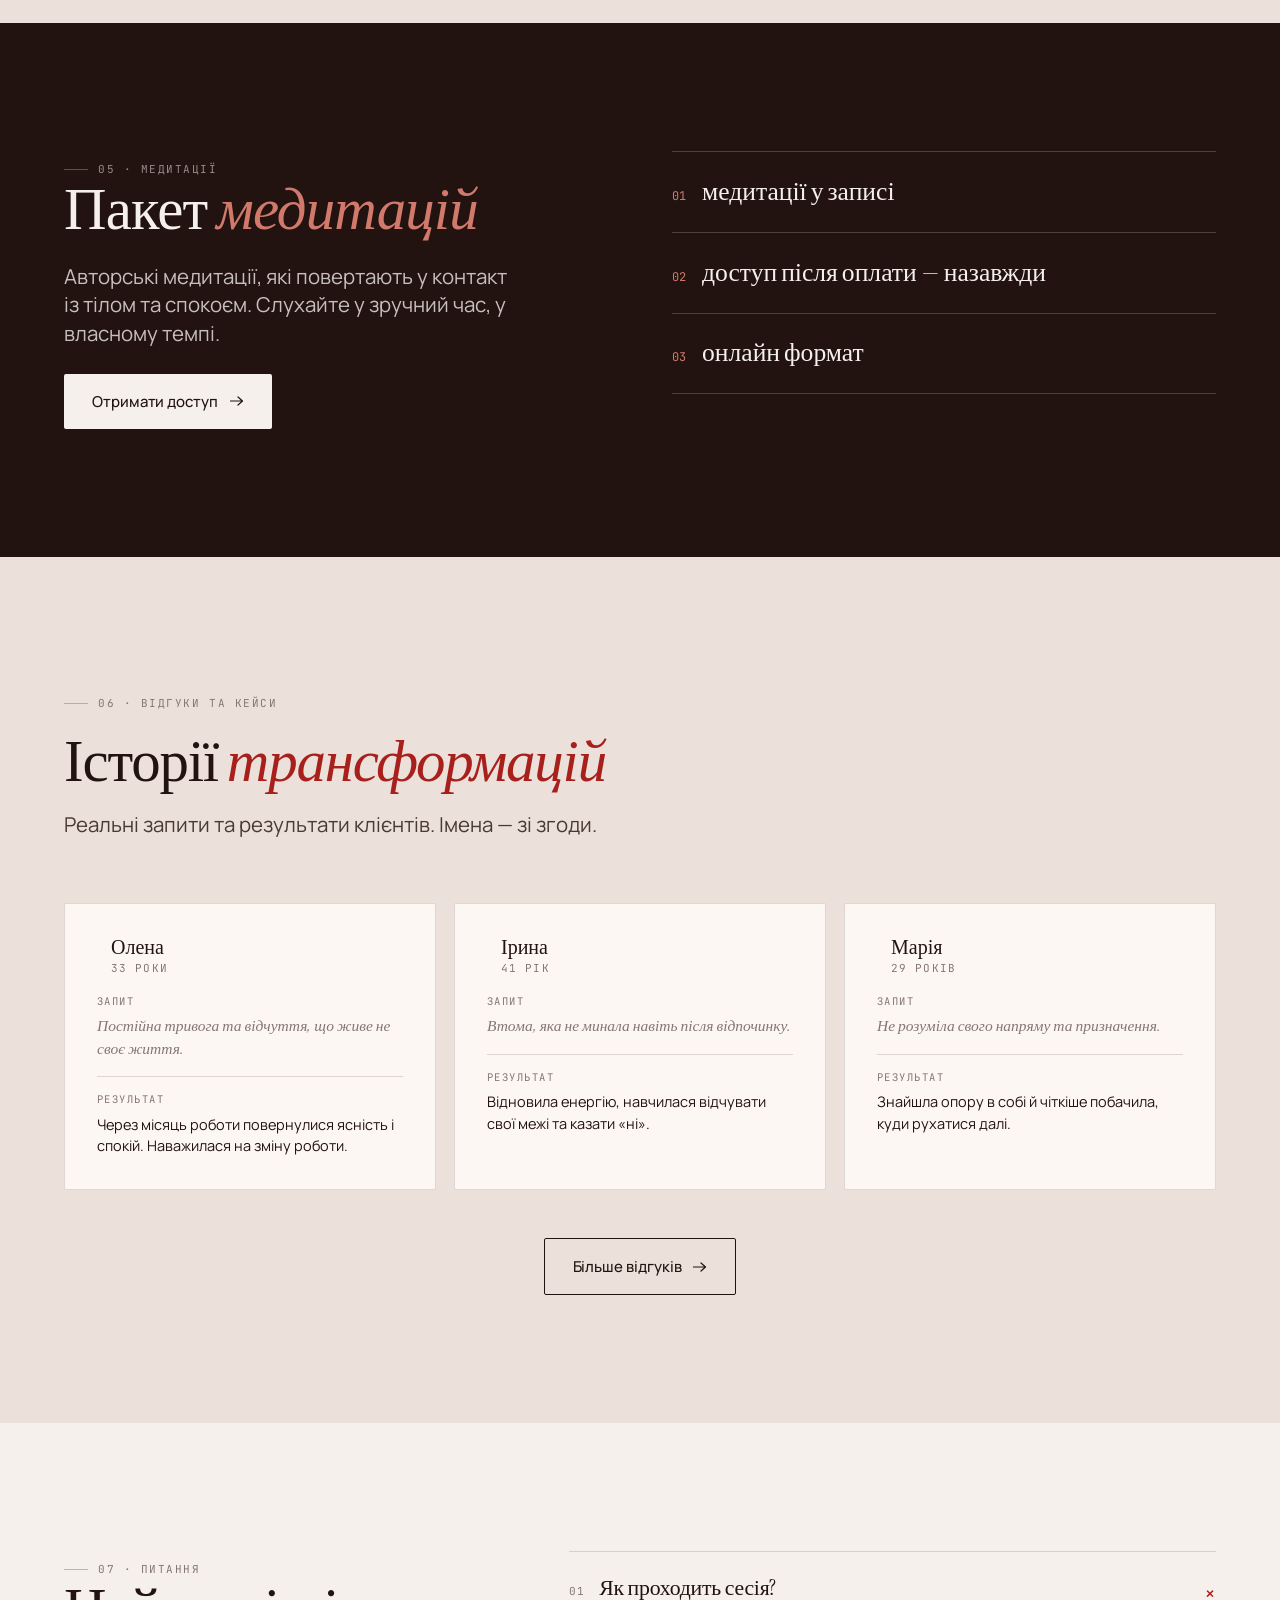
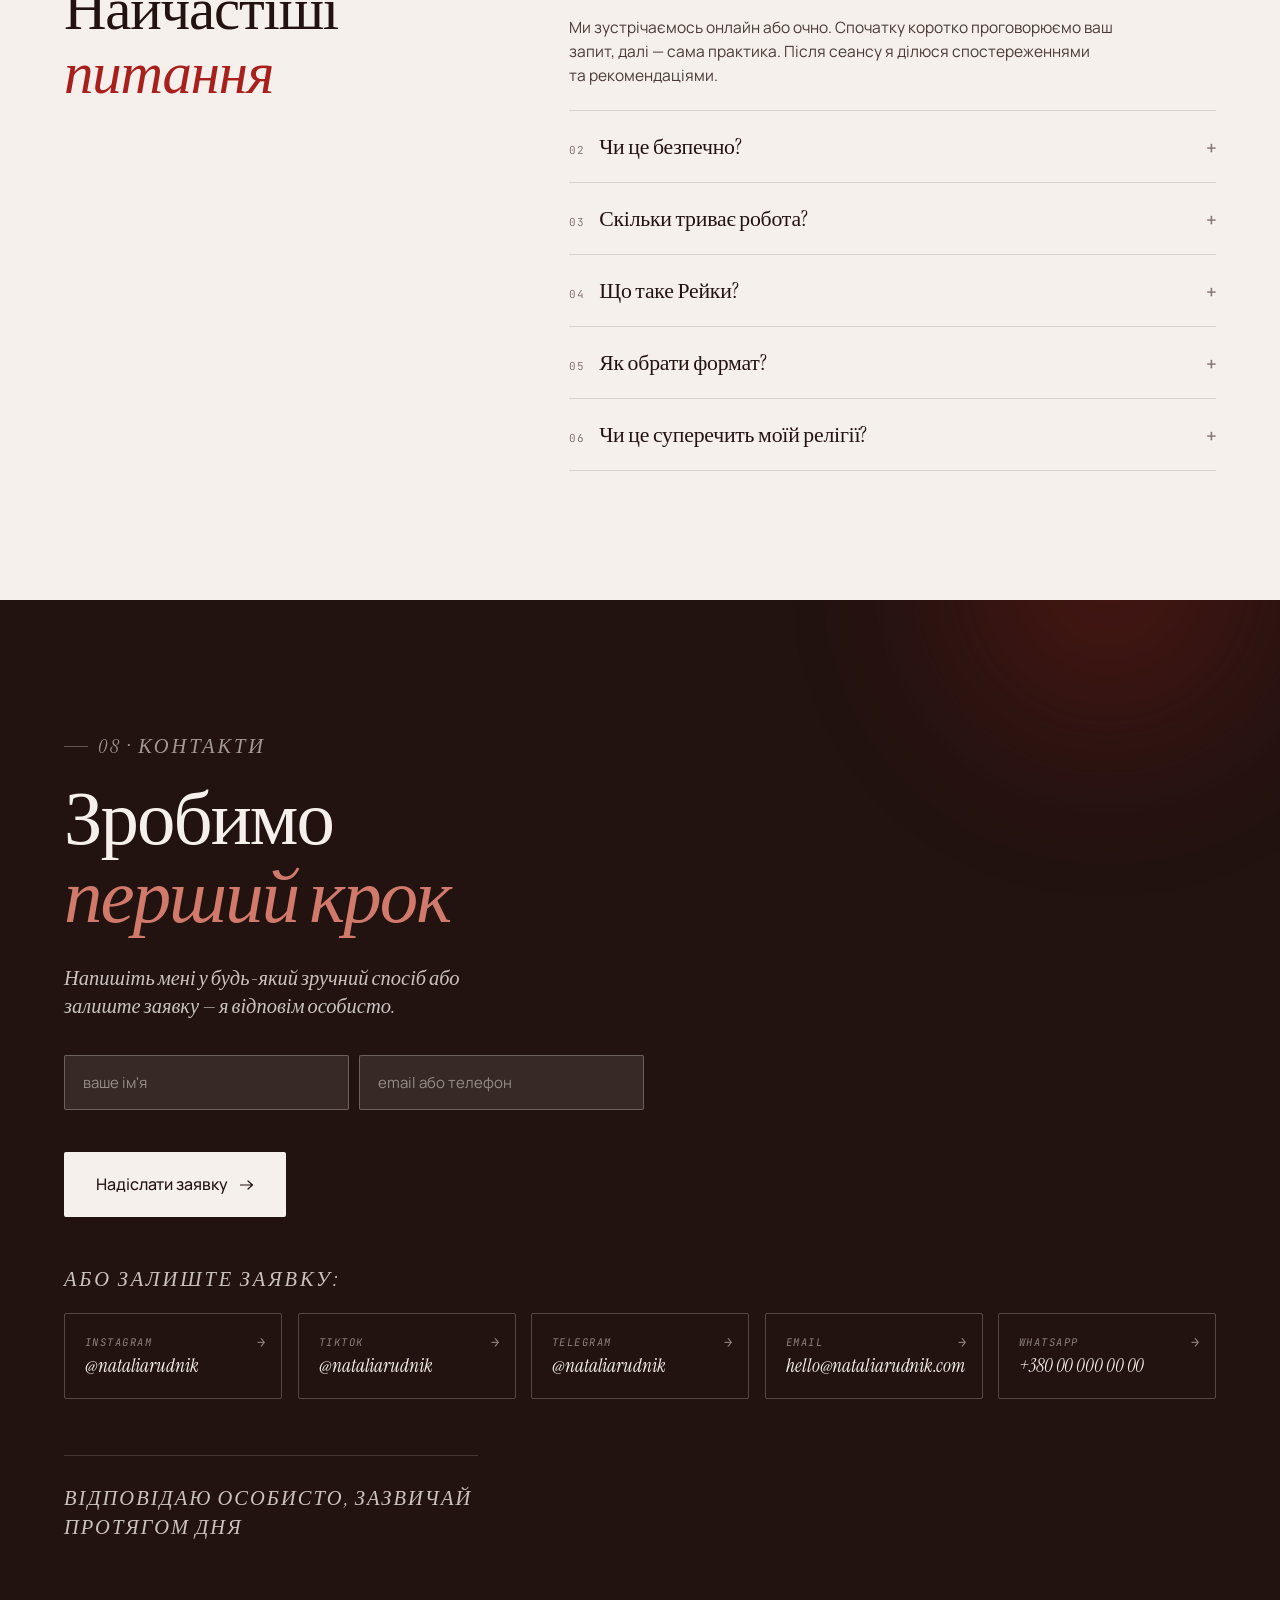
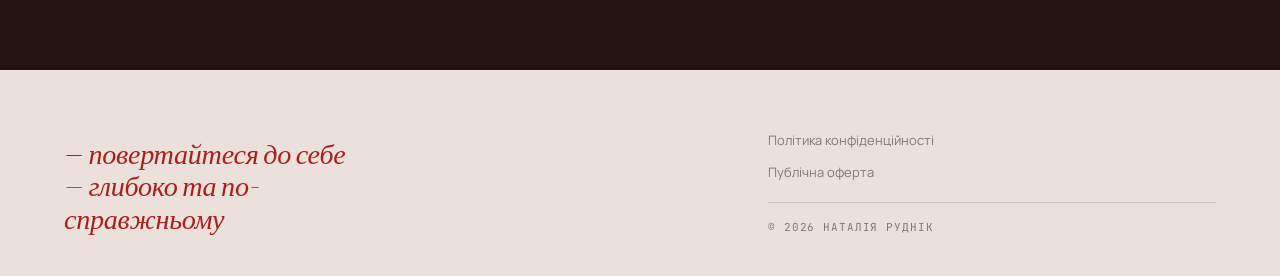
==== commit 9c4b2518: "Recolor to red palette; remove hero signature Deep-red accent (#a8201c), burgundy dark sections (#3a" ====
--- a/index.html
+++ b/index.html
@@ -9,7 +9,7 @@
   <meta name="keywords" content="Рейки, сеанс Рейки, провідник Рейки, розстановки, медитації, авторські курси, Наталія Руднік, трансформація, енергопрактик" />
   <meta name="author" content="Наталія Руднік" />
   <meta name="robots" content="index, follow, max-image-preview:large, max-snippet:-1" />
-  <meta name="theme-color" content="#f6f3ec" />
+  <meta name="theme-color" content="#f6f0ed" />
   <link rel="canonical" href="https://nataliarudnik.com/" />
   <link rel="alternate" hreflang="uk" href="https://nataliarudnik.com/" />
   <link rel="alternate" hreflang="pl" href="https://nataliarudnik.com/?lang=pl" />
@@ -48,17 +48,18 @@
 html { -webkit-text-size-adjust: 100%; scroll-behavior: smooth; }
 
 body {
-  /* ── Palette: bone ───────────────────────────────────────────────────── */
-  --bg: #f6f3ec;
-  --bg-card: #fffbf3;
-  --bg-deep: #ece6da;
-  --ink: #1a1814;
-  --ink-soft: #45413a;
-  --ink-mute: #807a6e;
-  --line: rgba(26, 24, 20, .14);
-  --line-soft: rgba(26, 24, 20, .07);
-  --accent: #8b3a1a;
-  --accent-soft: #c87b5b;
+  /* ── Palette: red ────────────────────────────────────────────────────── */
+  --bg: #f6f0ed;
+  --bg-card: #fdf7f4;
+  --bg-deep: #ece0db;
+  --ink: #221310;
+  --ink-soft: #4a3a36;
+  --ink-mute: #857772;
+  --line: rgba(34, 19, 16, .14);
+  --line-soft: rgba(34, 19, 16, .07);
+  --accent: #a8201c;
+  --accent-soft: #d17a6c;
+  --night: #3a1417;          /* deep burgundy — dark sections */
 
   --font-serif: "Instrument Serif", "Cormorant Garamond", Georgia, serif;
   --font-body:  "Manrope", "DM Sans", system-ui, sans-serif;
@@ -1454,7 +1455,6 @@
         <div class="hero-portrait-wrap">
           <img class="hero-portrait" src="[data-uri]